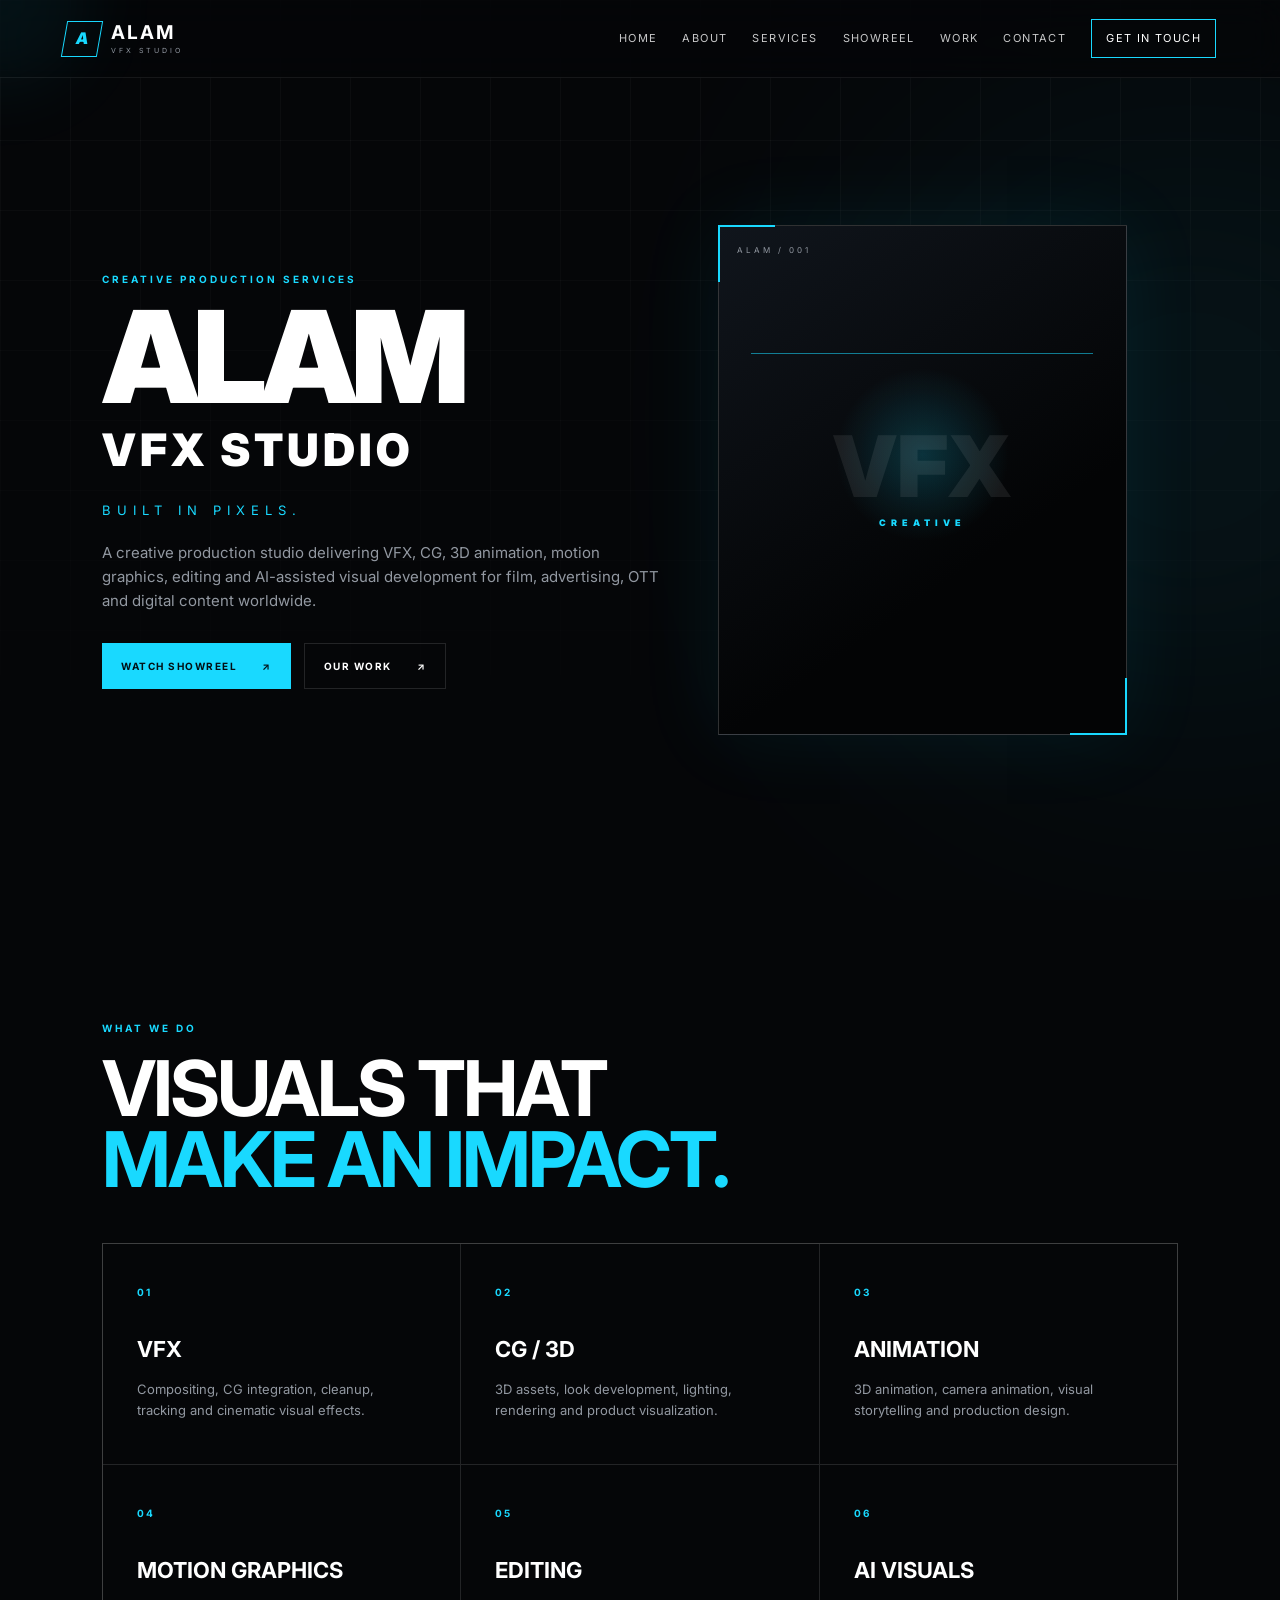
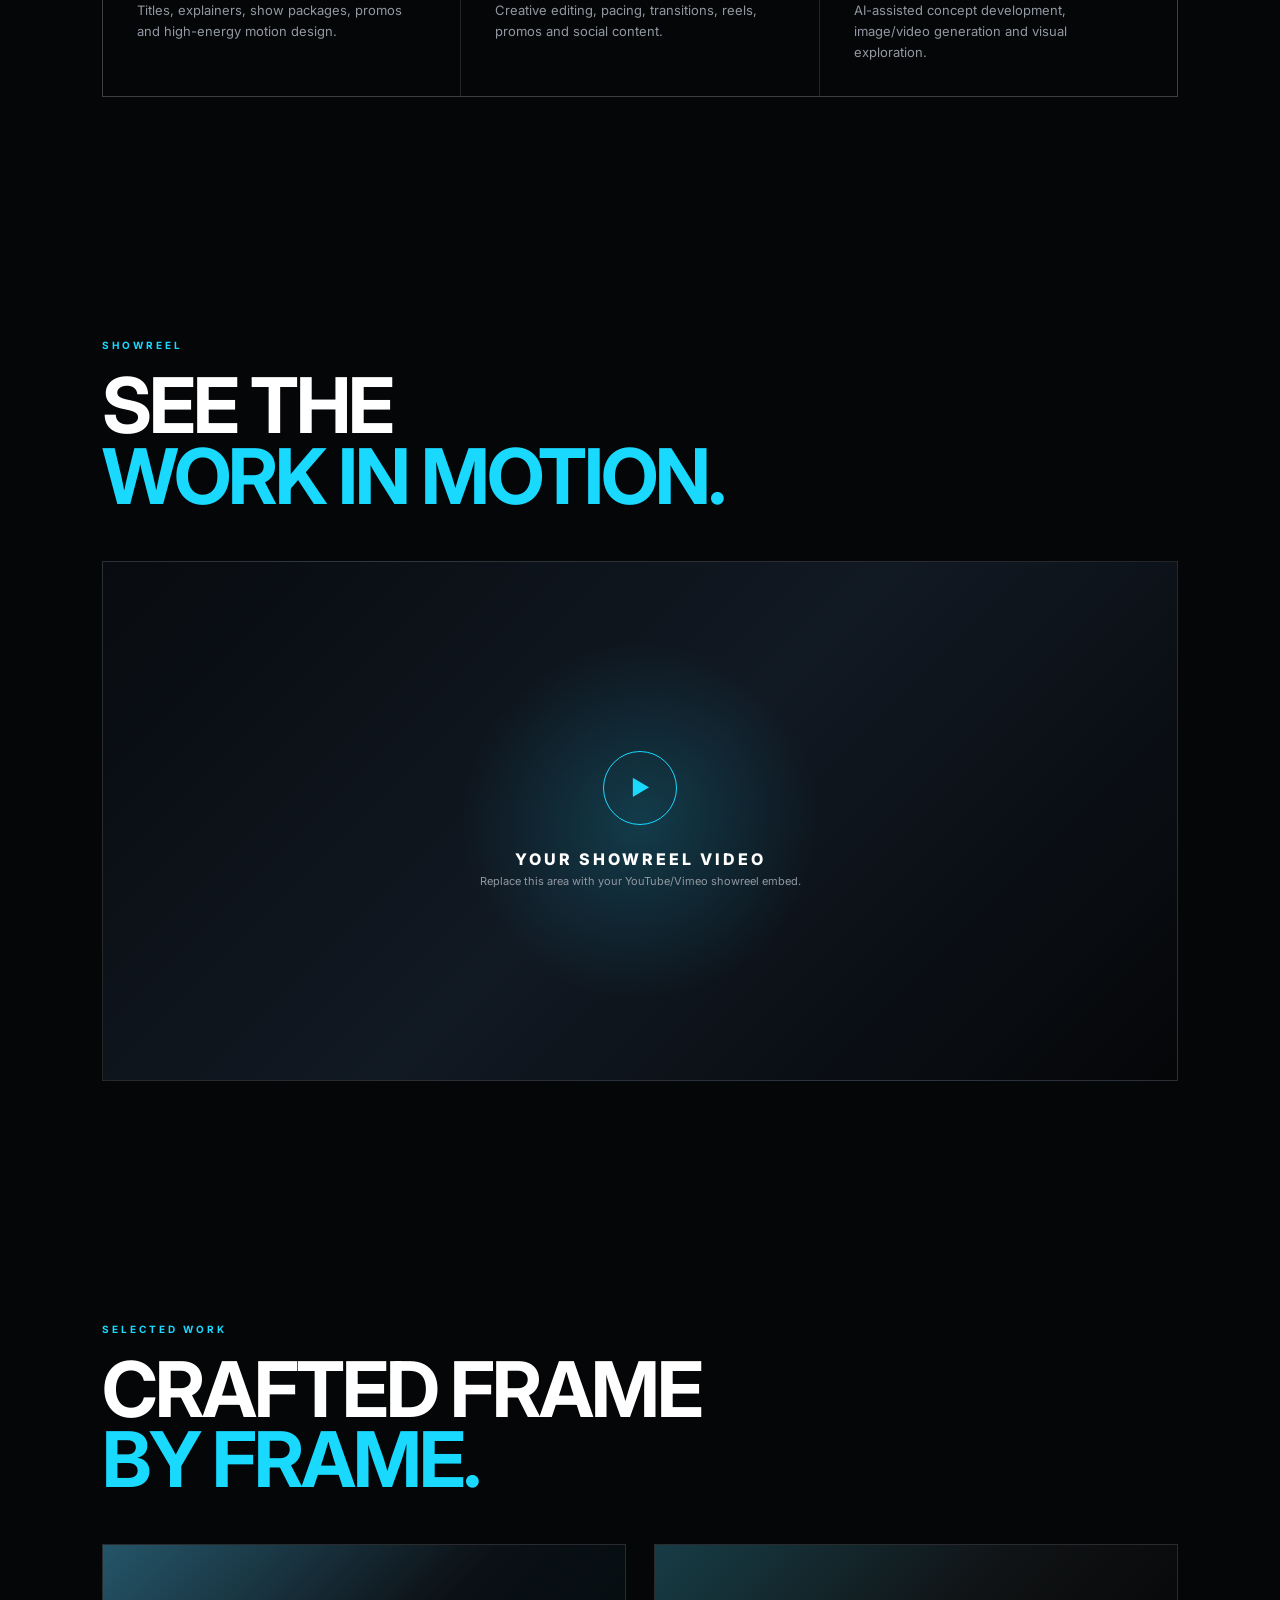
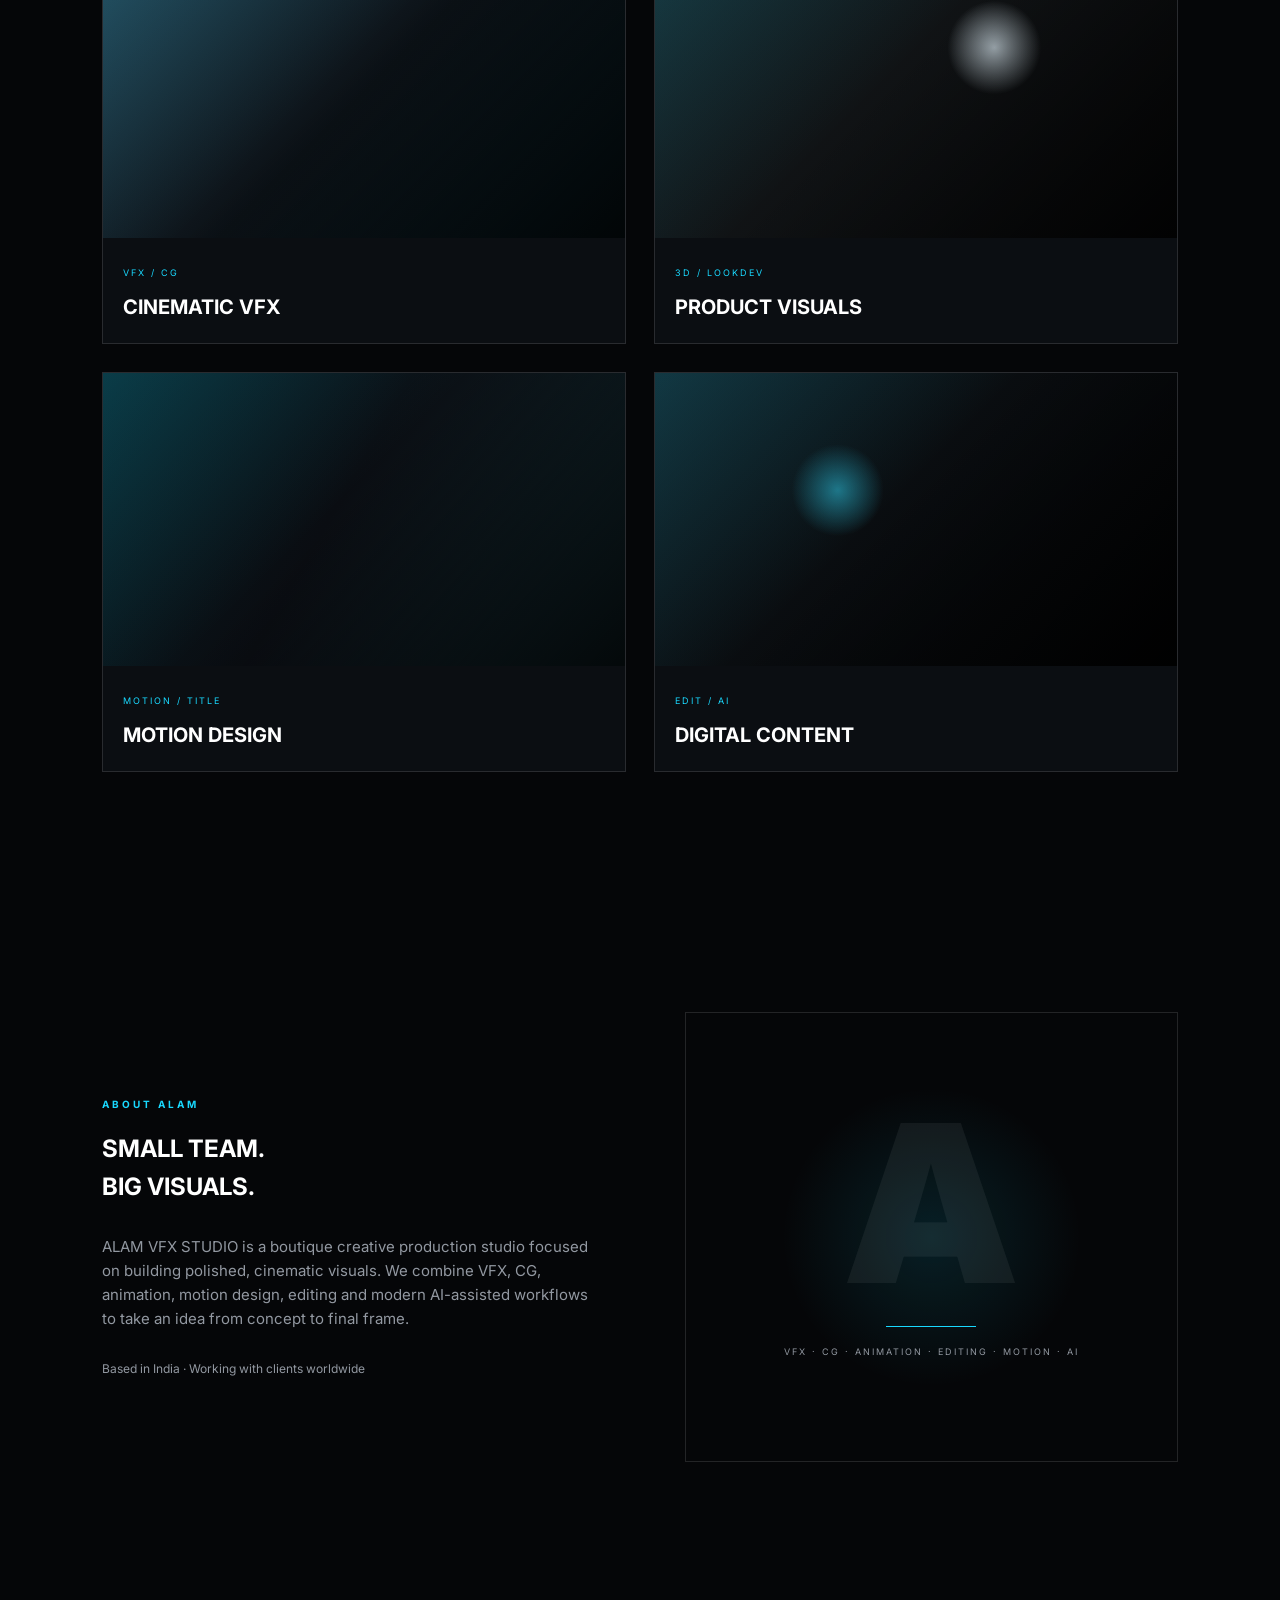
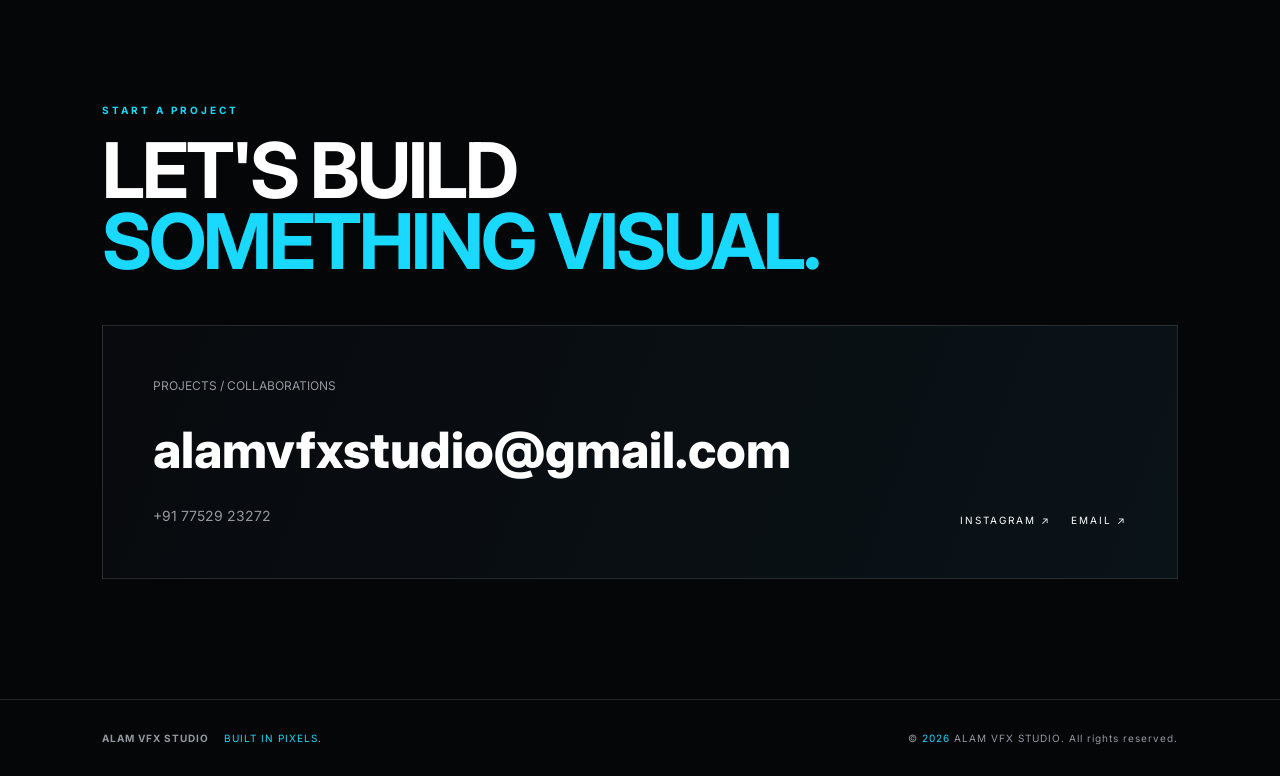
==== index.html @ 9b21a389 "Add files via upload" ====
<!DOCTYPE html>
<html lang="en">
<head>
  <meta charset="UTF-8">
  <meta name="viewport" content="width=device-width, initial-scale=1.0">
  <meta name="description" content="ALAM VFX STUDIO — VFX, CG, 3D Animation, Motion Graphics, Editing and AI-assisted visual development.">
  <title>ALAM VFX STUDIO — Built in Pixels.</title>
  <link rel="preconnect" href="https://fonts.googleapis.com">
  <link rel="preconnect" href="https://fonts.gstatic.com" crossorigin>
  <link href="https://fonts.googleapis.com/css2?family=Inter:wght@400;500;600;700;800;900&display=swap" rel="stylesheet">
  <link rel="stylesheet" href="style.css">
</head>
<body>
  <div class="cursor-glow"></div>

  <header class="site-header">
    <a class="brand" href="#home" aria-label="ALAM VFX STUDIO home">
      <span class="brand-mark">A</span>
      <span class="brand-text"><strong>ALAM</strong><small>VFX STUDIO</small></span>
    </a>
    <button class="menu-toggle" aria-label="Open menu">☰</button>
    <nav class="nav">
      <a href="#home">HOME</a>
      <a href="#about">ABOUT</a>
      <a href="#services">SERVICES</a>
      <a href="#showreel">SHOWREEL</a>
      <a href="#work">WORK</a>
      <a href="#contact">CONTACT</a>
      <a class="nav-cta" href="#contact">GET IN TOUCH</a>
    </nav>
  </header>

  <main id="home">
    <section class="hero">
      <div class="hero-grid"></div>
      <div class="hero-content reveal">
        <p class="eyebrow">CREATIVE PRODUCTION SERVICES</p>
        <h1>ALAM<br><span>VFX STUDIO</span></h1>
        <p class="tagline">BUILT IN PIXELS.</p>
        <p class="hero-copy">
          A creative production studio delivering VFX, CG, 3D animation,
          motion graphics, editing and AI-assisted visual development for
          film, advertising, OTT and digital content worldwide.
        </p>
        <div class="hero-buttons">
          <a class="btn primary" href="#showreel">WATCH SHOWREEL <span>↗</span></a>
          <a class="btn secondary" href="#work">OUR WORK <span>↗</span></a>
        </div>
      </div>
      <div class="hero-visual reveal">
        <div class="frame">
          <div class="scan"></div>
          <div class="visual-label">ALAM / 001</div>
          <div class="visual-center">VFX<br><small>CREATIVE</small></div>
        </div>
      </div>
    </section>

    <section id="services" class="section">
      <div class="section-heading reveal">
        <p class="eyebrow">WHAT WE DO</p>
        <h2>VISUALS THAT<br><span>MAKE AN IMPACT.</span></h2>
      </div>
      <div class="service-grid">
        <article class="service-card reveal"><b>01</b><h3>VFX</h3><p>Compositing, CG integration, cleanup, tracking and cinematic visual effects.</p></article>
        <article class="service-card reveal"><b>02</b><h3>CG / 3D</h3><p>3D assets, look development, lighting, rendering and product visualization.</p></article>
        <article class="service-card reveal"><b>03</b><h3>ANIMATION</h3><p>3D animation, camera animation, visual storytelling and production design.</p></article>
        <article class="service-card reveal"><b>04</b><h3>MOTION GRAPHICS</h3><p>Titles, explainers, show packages, promos and high-energy motion design.</p></article>
        <article class="service-card reveal"><b>05</b><h3>EDITING</h3><p>Creative editing, pacing, transitions, reels, promos and social content.</p></article>
        <article class="service-card reveal"><b>06</b><h3>AI VISUALS</h3><p>AI-assisted concept development, image/video generation and visual exploration.</p></article>
      </div>
    </section>

    <section id="showreel" class="showreel section">
      <div class="section-heading reveal">
        <p class="eyebrow">SHOWREEL</p>
        <h2>SEE THE<br><span>WORK IN MOTION.</span></h2>
      </div>
      <div class="video-placeholder reveal">
        <div class="play">▶</div>
        <p>YOUR SHOWREEL VIDEO</p>
        <small>Replace this area with your YouTube/Vimeo showreel embed.</small>
      </div>
    </section>

    <section id="work" class="section">
      <div class="section-heading reveal">
        <p class="eyebrow">SELECTED WORK</p>
        <h2>CRAFTED FRAME<br><span>BY FRAME.</span></h2>
      </div>
      <div class="work-grid">
        <div class="work-card reveal"><div class="work-img img-1"></div><div><span>VFX / CG</span><h3>CINEMATIC VFX</h3></div></div>
        <div class="work-card reveal"><div class="work-img img-2"></div><div><span>3D / LOOKDEV</span><h3>PRODUCT VISUALS</h3></div></div>
        <div class="work-card reveal"><div class="work-img img-3"></div><div><span>MOTION / TITLE</span><h3>MOTION DESIGN</h3></div></div>
        <div class="work-card reveal"><div class="work-img img-4"></div><div><span>EDIT / AI</span><h3>DIGITAL CONTENT</h3></div></div>
      </div>
    </section>

    <section id="about" class="about section">
      <div class="about-copy reveal">
        <p class="eyebrow">ABOUT ALAM</p>
        <h2>SMALL TEAM.<br><span>BIG VISUALS.</span></h2>
        <p>
          ALAM VFX STUDIO is a boutique creative production studio focused on
          building polished, cinematic visuals. We combine VFX, CG, animation,
          motion design, editing and modern AI-assisted workflows to take an
          idea from concept to final frame.
        </p>
        <p class="muted">Based in India · Working with clients worldwide</p>
      </div>
      <div class="about-panel reveal">
        <div class="big-a">A</div>
        <div class="panel-line"></div>
        <p>VFX · CG · ANIMATION · EDITING · MOTION · AI</p>
      </div>
    </section>

    <section id="contact" class="contact section">
      <div class="section-heading reveal">
        <p class="eyebrow">START A PROJECT</p>
        <h2>LET'S BUILD<br><span>SOMETHING VISUAL.</span></h2>
      </div>
      <div class="contact-box reveal">
        <div>
          <p class="muted">PROJECTS / COLLABORATIONS</p>
          <a class="email" href="mailto:alamvfxstudio@gmail.com">alamvfxstudio@gmail.com</a>
          <p class="phone">+91 77529 23272</p>
        </div>
        <div class="socials">
          <a href="https://www.instagram.com/" target="_blank" rel="noopener">INSTAGRAM ↗</a>
          <a href="mailto:alamvfxstudio@gmail.com">EMAIL ↗</a>
        </div>
      </div>
    </section>
  </main>

  <footer>
    <div><strong>ALAM VFX STUDIO</strong><span>BUILT IN PIXELS.</span></div>
    <p>© <span id="year"></span> ALAM VFX STUDIO. All rights reserved.</p>
  </footer>

  <script src="script.js"></script>
</body>
</html>
---- style.css ----
*{box-sizing:border-box;margin:0;padding:0}
:root{--bg:#050608;--panel:#0b0e12;--text:#fff;--muted:#9298a1;--cyan:#19d9ff;--line:rgba(255,255,255,.12)}
html{scroll-behavior:smooth}
body{font-family:Inter,Arial,sans-serif;background:var(--bg);color:var(--text);line-height:1.6;overflow-x:hidden}
a{color:inherit;text-decoration:none}
.site-header{height:78px;position:fixed;top:0;left:0;right:0;z-index:20;display:flex;align-items:center;justify-content:space-between;padding:0 5vw;background:rgba(5,6,8,.76);backdrop-filter:blur(18px);border-bottom:1px solid rgba(255,255,255,.07)}
.brand{display:flex;align-items:center;gap:11px}.brand-mark{display:grid;place-items:center;width:36px;height:36px;border:1px solid var(--cyan);color:var(--cyan);font-weight:900;transform:skew(-10deg)}.brand-text{display:flex;flex-direction:column;line-height:1}.brand-text strong{font-size:19px;letter-spacing:2px}.brand-text small{font-size:7px;letter-spacing:3px;color:var(--muted);margin-top:5px}
.nav{display:flex;align-items:center;gap:25px;font-size:11px;letter-spacing:1.4px}.nav a{opacity:.78;transition:.25s}.nav a:hover{opacity:1;color:var(--cyan)}.nav-cta{border:1px solid var(--cyan);padding:10px 14px!important;color:#fff!important;opacity:1!important}.menu-toggle{display:none;background:none;border:0;color:#fff;font-size:25px}
.hero{min-height:100vh;position:relative;display:grid;grid-template-columns:1.05fr .95fr;align-items:center;padding:130px 8vw 70px;overflow:hidden}.hero-grid{position:absolute;inset:0;background-image:linear-gradient(rgba(255,255,255,.035) 1px,transparent 1px),linear-gradient(90deg,rgba(255,255,255,.035) 1px,transparent 1px);background-size:70px 70px;mask-image:linear-gradient(to bottom,black,transparent 90%)}.hero:after{content:"";position:absolute;width:520px;height:520px;border-radius:50%;background:var(--cyan);filter:blur(170px);opacity:.11;right:-170px;top:18%}
.hero-content{position:relative;z-index:2;max-width:700px}.eyebrow{font-size:10px;letter-spacing:3px;color:var(--cyan);font-weight:700;margin-bottom:18px}.hero h1{font-size:clamp(64px,10vw,150px);line-height:.82;letter-spacing:-7px;font-weight:900}.hero h1 span{font-size:.35em;letter-spacing:4px;display:block;margin-top:22px;color:#fff}.tagline{font-size:13px;letter-spacing:6px;color:var(--cyan);margin:32px 0 20px}.hero-copy{max-width:620px;color:var(--muted);font-size:15px}.hero-buttons{display:flex;gap:13px;margin-top:30px}.btn{display:inline-flex;gap:25px;align-items:center;padding:14px 19px;font-size:10px;letter-spacing:1.5px;font-weight:700}.btn.primary{background:var(--cyan);color:#031015}.btn.secondary{border:1px solid var(--line)}.btn:hover{transform:translateY(-2px)}
.hero-visual{position:relative;z-index:2;display:flex;justify-content:center}.frame{width:min(430px,80%);aspect-ratio:4/5;border:1px solid rgba(255,255,255,.18);position:relative;background:radial-gradient(circle at 50% 45%,rgba(25,217,255,.2),transparent 25%),linear-gradient(145deg,#10151c,#030405 65%);box-shadow:0 0 80px rgba(25,217,255,.08)}.frame:before,.frame:after{content:"";position:absolute;width:55px;height:55px;border-color:var(--cyan);border-style:solid}.frame:before{left:-1px;top:-1px;border-width:2px 0 0 2px}.frame:after{right:-1px;bottom:-1px;border-width:0 2px 2px 0}.scan{position:absolute;left:8%;right:8%;height:1px;background:var(--cyan);opacity:.55;top:25%;animation:scan 4s linear infinite}.visual-label{position:absolute;top:18px;left:18px;font-size:8px;letter-spacing:3px;color:var(--muted)}.visual-center{position:absolute;inset:0;display:grid;place-content:center;text-align:center;font-size:85px;font-weight:900;line-height:.8;color:rgba(255,255,255,.08)}.visual-center small{font-size:9px;letter-spacing:5px;color:var(--cyan);margin-top:18px}
.section{padding:120px 8vw}.section-heading{margin-bottom:48px}.section-heading h2{font-size:clamp(38px,6vw,80px);line-height:.92;letter-spacing:-3px}.section-heading h2 span{color:var(--cyan)}
.service-grid{display:grid;grid-template-columns:repeat(3,1fr);gap:1px;background:var(--line);border:1px solid var(--line)}.service-card{background:var(--bg);padding:34px;min-height:220px;transition:.3s}.service-card:hover{background:#0a1014;transform:translateY(-4px)}.service-card b{font-size:10px;color:var(--cyan);letter-spacing:2px}.service-card h3{font-size:22px;margin:28px 0 12px}.service-card p{font-size:13px;color:var(--muted)}
.video-placeholder{min-height:520px;border:1px solid var(--line);background:linear-gradient(135deg,#080b0f,#111923 50%,#050608);display:grid;place-content:center;text-align:center;position:relative;overflow:hidden}.video-placeholder:before{content:"";position:absolute;inset:0;background:radial-gradient(circle at 50% 50%,rgba(25,217,255,.18),transparent 30%)}.play{position:relative;margin:auto;width:74px;height:74px;border:1px solid var(--cyan);border-radius:50%;display:grid;place-content:center;color:var(--cyan);font-size:21px}.video-placeholder p{position:relative;font-weight:800;letter-spacing:3px;margin-top:22px}.video-placeholder small{position:relative;color:var(--muted);font-size:11px}
.work-grid{display:grid;grid-template-columns:1fr 1fr;gap:28px}.work-card{background:var(--panel);border:1px solid var(--line);overflow:hidden}.work-img{aspect-ratio:16/9;background-size:cover;background-position:center;position:relative}.work-img:after{content:"";position:absolute;inset:0;background:linear-gradient(135deg,rgba(25,217,255,.18),transparent 45%,rgba(0,0,0,.8))}.img-1{background:linear-gradient(135deg,#263847,#0b1116 50%,#071b22)}.img-2{background:radial-gradient(circle at 65% 35%,#aab6bd,transparent 12%),linear-gradient(135deg,#161a1d,#090a0b)}.img-3{background:linear-gradient(120deg,#071a20,#0a0d12 45%,#122a31)}.img-4{background:radial-gradient(circle at 35% 40%,#1e7385,transparent 12%),linear-gradient(135deg,#10151a,#020304)}.work-card>div:last-child{padding:20px}.work-card span{font-size:9px;letter-spacing:2px;color:var(--cyan)}.work-card h3{font-size:20px;margin-top:7px}
.about{display:grid;grid-template-columns:1fr 1fr;gap:90px;align-items:center}.about-copy>p:not(.eyebrow):not(.muted){color:var(--muted);max-width:600px;font-size:15px;margin:28px 0}.muted{color:var(--muted);font-size:12px}.about-panel{min-height:450px;border:1px solid var(--line);display:grid;place-content:center;text-align:center;background:radial-gradient(circle,rgba(25,217,255,.12),transparent 45%)}.big-a{font-size:220px;line-height:.8;font-weight:900;color:rgba(255,255,255,.06)}.panel-line{height:1px;background:var(--cyan);width:90px;margin:35px auto 18px}.about-panel p{font-size:9px;letter-spacing:2px;color:var(--muted)}
.contact-box{border:1px solid var(--line);padding:50px;display:flex;justify-content:space-between;align-items:end;gap:30px;background:linear-gradient(110deg,#080a0d,#0a1318)}.email{font-size:clamp(25px,4vw,50px);font-weight:800;display:block;margin:15px 0}.phone{color:var(--muted);font-size:14px}.socials{display:flex;gap:20px;font-size:10px;letter-spacing:2px}.socials a:hover{color:var(--cyan)}
footer{border-top:1px solid var(--line);padding:30px 8vw;display:flex;justify-content:space-between;color:var(--muted);font-size:10px;letter-spacing:1px}.footer strong{color:#fff}footer div{display:flex;gap:15px}footer span{color:var(--cyan)}
.reveal{opacity:0;transform:translateY(25px);transition:opacity .8s ease,transform .8s ease}.reveal.visible{opacity:1;transform:none}
.cursor-glow{position:fixed;z-index:30;pointer-events:none;width:180px;height:180px;border-radius:50%;background:rgba(25,217,255,.06);filter:blur(35px);transform:translate(-50%,-50%)}
@keyframes scan{0%{top:12%;opacity:0}20%{opacity:.6}80%{opacity:.6}100%{top:88%;opacity:0}}
@media(max-width:850px){.nav{position:absolute;top:78px;left:0;right:0;background:#07090c;display:none;flex-direction:column;align-items:stretch;padding:20px 8vw;border-bottom:1px solid var(--line)}.nav.open{display:flex}.nav a{padding:10px 0}.menu-toggle{display:block}.hero{grid-template-columns:1fr;padding-top:130px}.hero-visual{display:none}.service-grid{grid-template-columns:1fr 1fr}.about{grid-template-columns:1fr}.work-grid{grid-template-columns:1fr}.contact-box{flex-direction:column;align-items:flex-start}footer{flex-direction:column;gap:15px}}
@media(max-width:520px){.service-grid{grid-template-columns:1fr}.hero h1{letter-spacing:-4px}.section{padding:85px 6vw}.site-header{padding:0 6vw}.hero{padding-left:6vw;padding-right:6vw}.email{font-size:25px}}
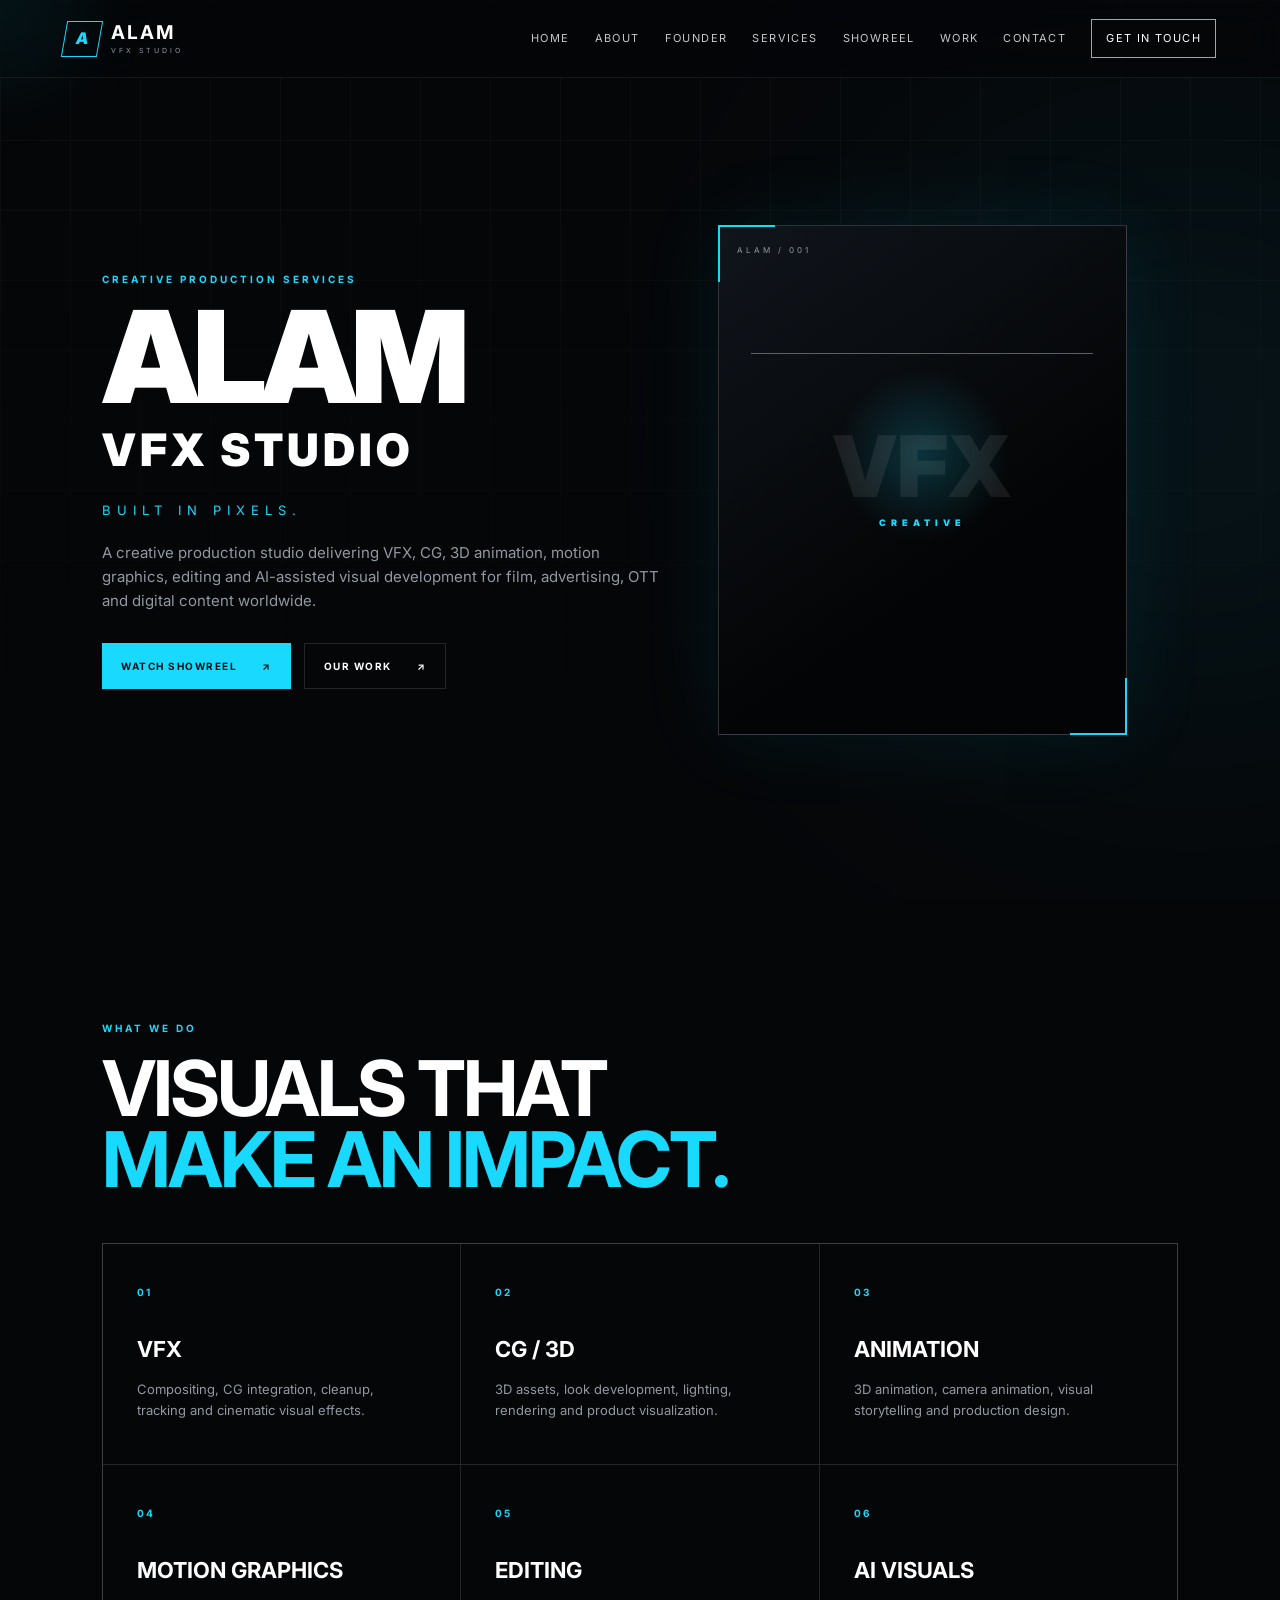
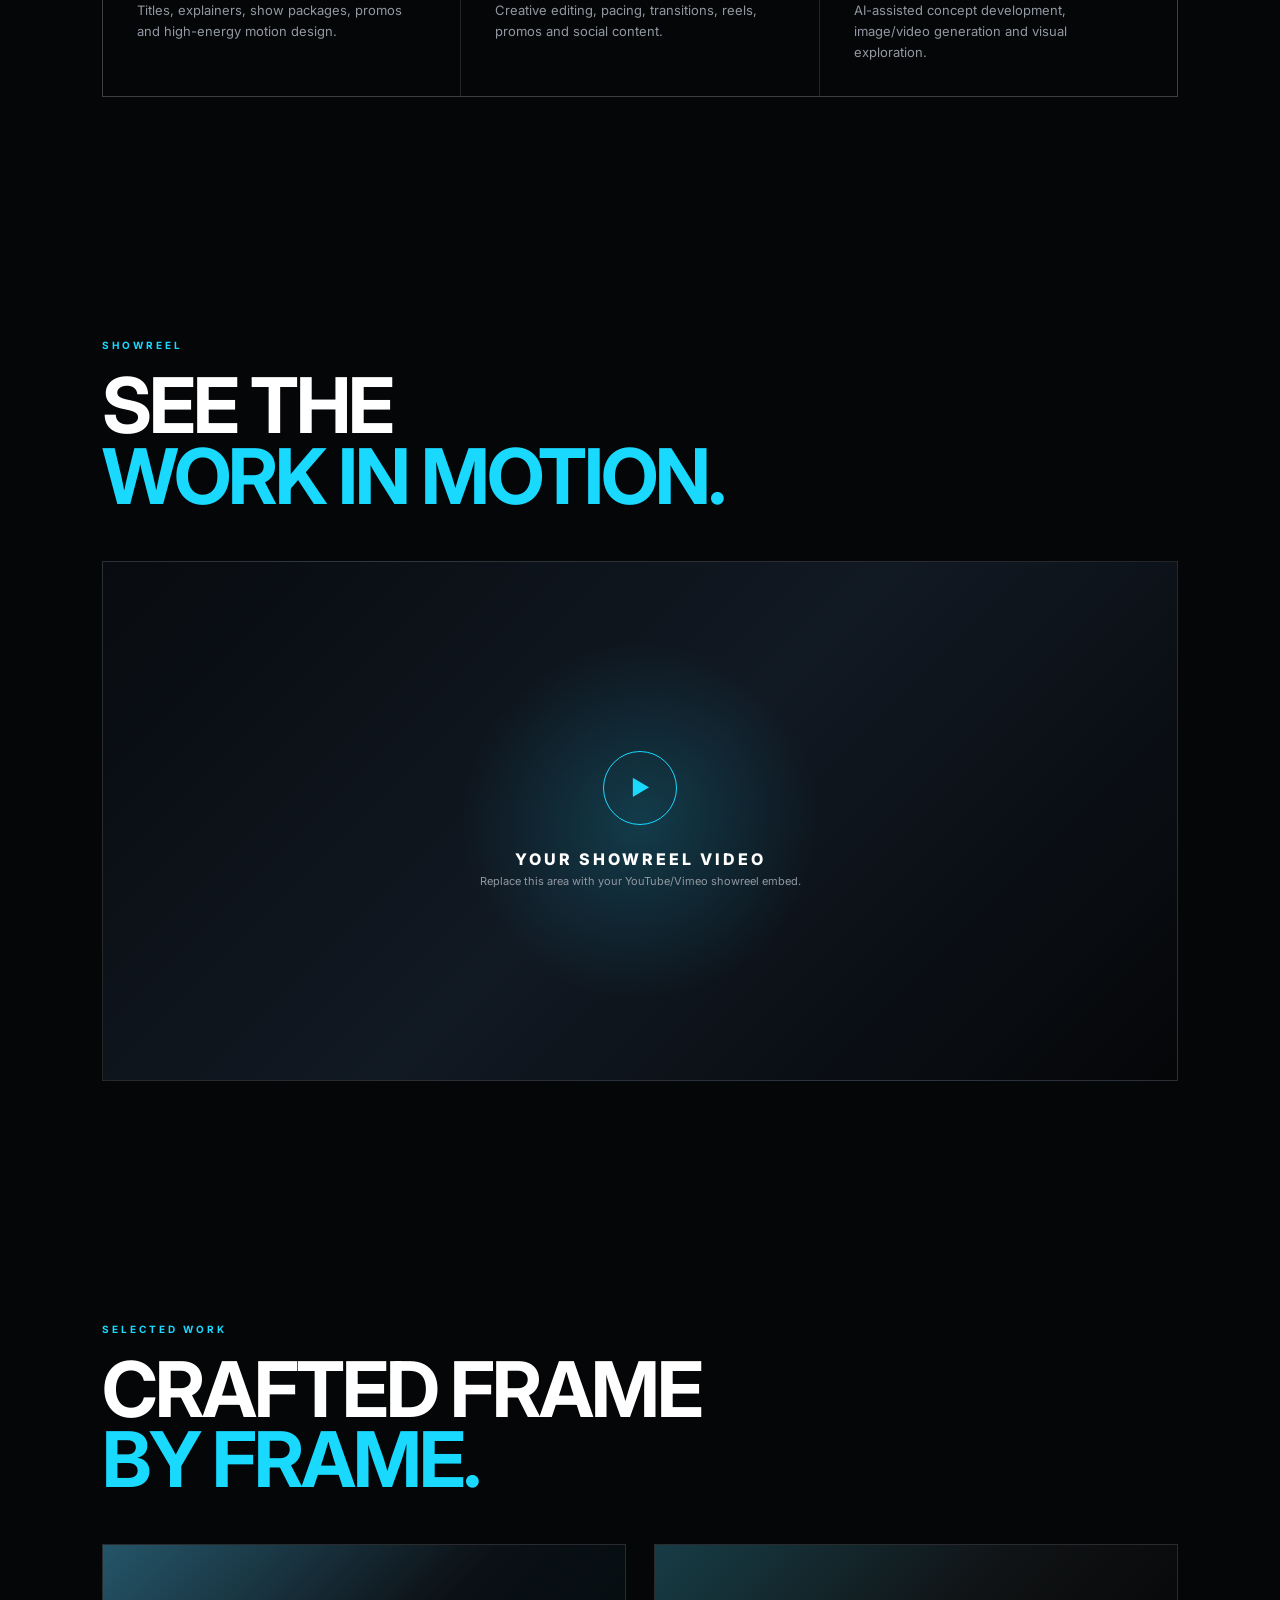
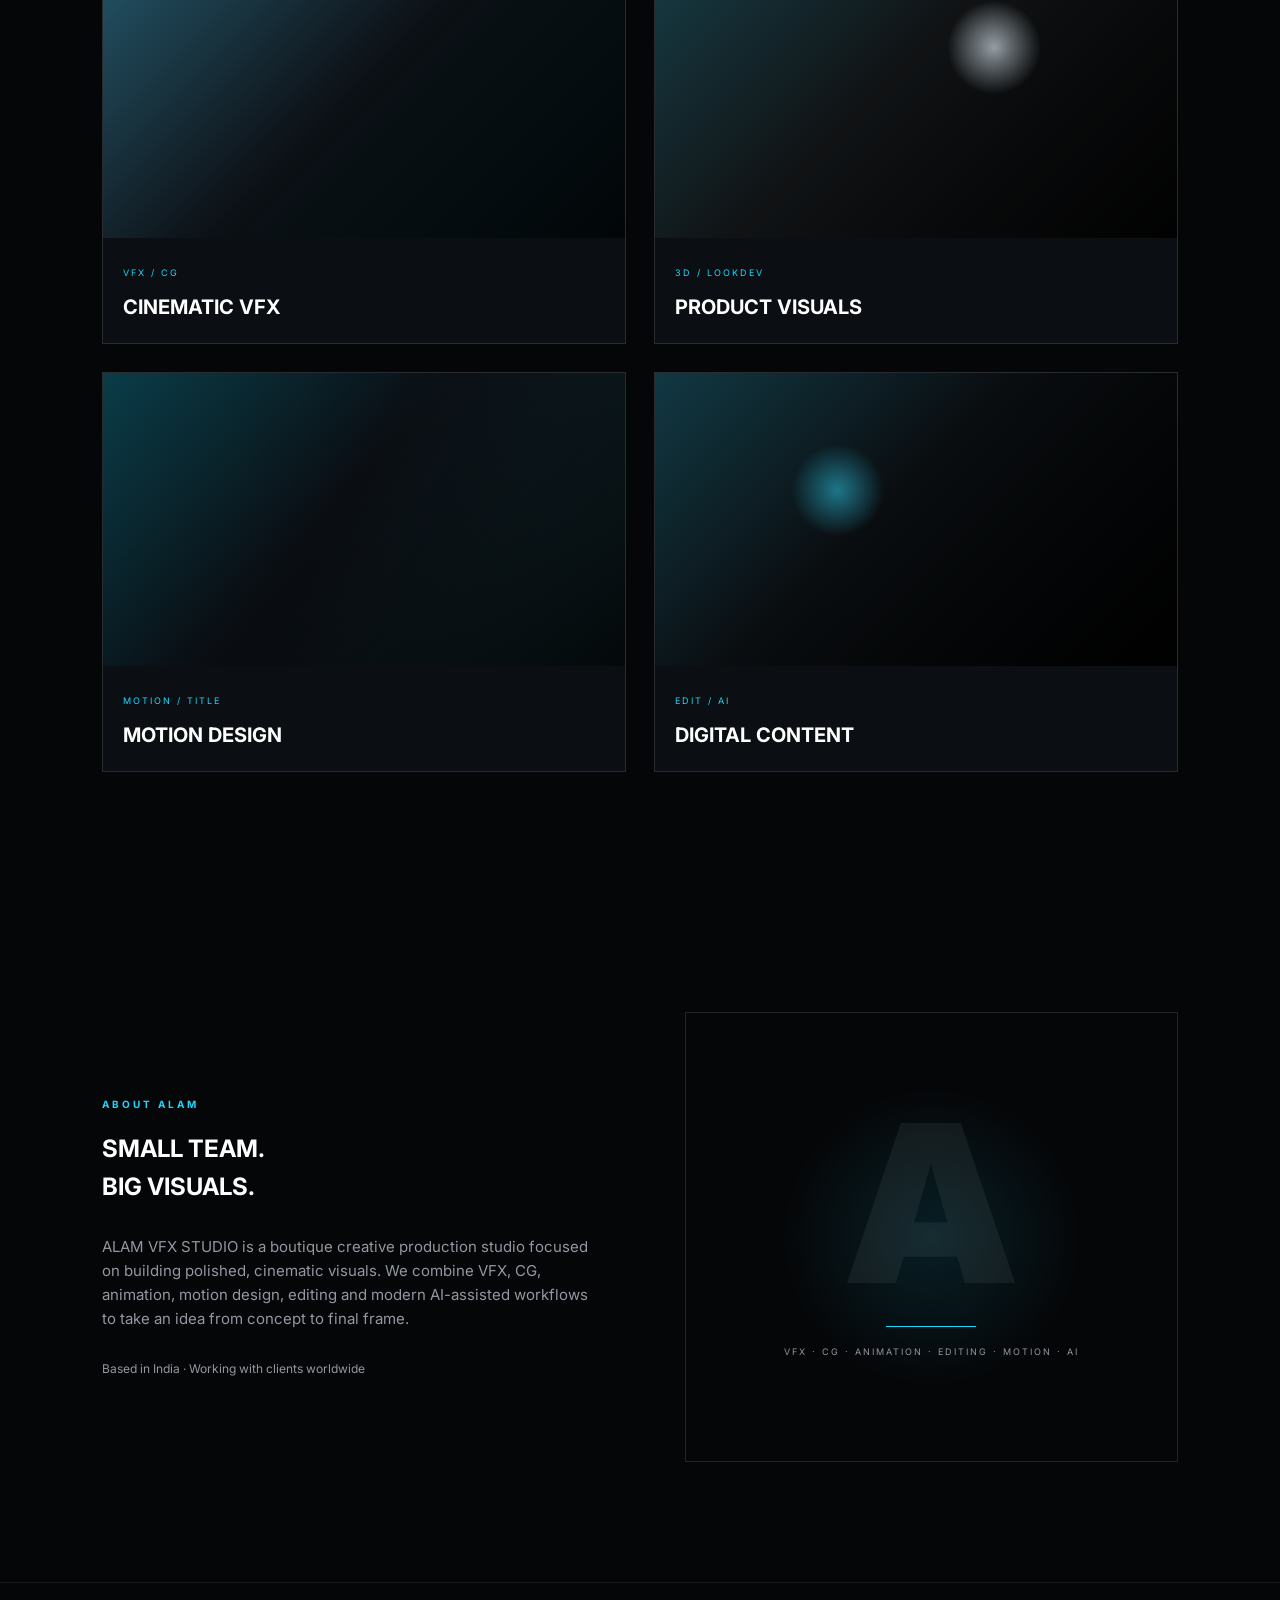
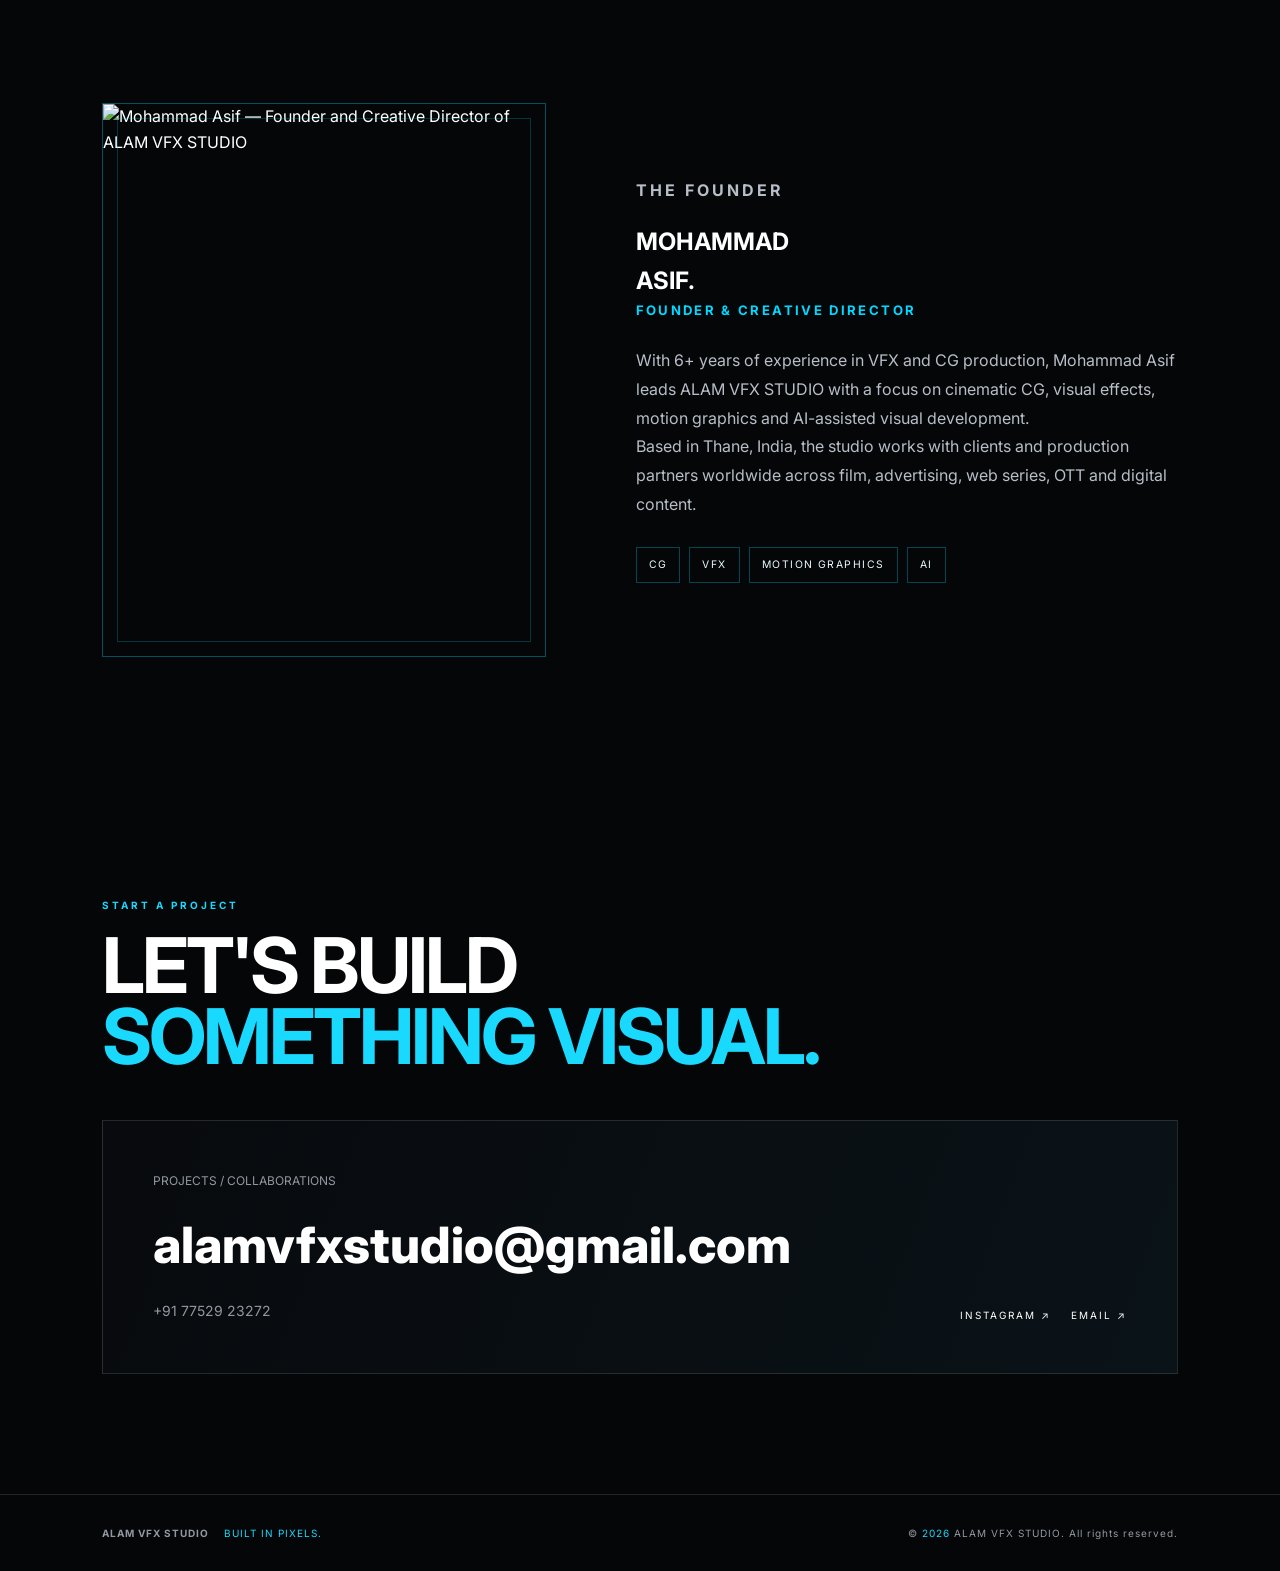
==== commit 02a3b58e: "Add files via upload" ====
--- a/index.html
+++ b/index.html
@@ -22,6 +22,7 @@
     <nav class="nav">
       <a href="#home">HOME</a>
       <a href="#about">ABOUT</a>
+      <a href="#founder">FOUNDER</a>
       <a href="#services">SERVICES</a>
       <a href="#showreel">SHOWREEL</a>
       <a href="#work">WORK</a>
@@ -115,6 +116,20 @@
       </div>
     </section>
 
+    <section id="founder" class="founder section">
+      <div class="founder-photo reveal">
+        <img src="assets/founder.png" alt="Mohammad Asif — Founder and Creative Director of ALAM VFX STUDIO">
+      </div>
+      <div class="founder-copy reveal">
+        <p class="eyebrow">THE FOUNDER</p>
+        <h2>MOHAMMAD<br><span>ASIF.</span></h2>
+        <h3>FOUNDER &amp; CREATIVE DIRECTOR</h3>
+        <p>With 6+ years of experience in VFX and CG production, Mohammad Asif leads ALAM VFX STUDIO with a focus on cinematic CG, visual effects, motion graphics and AI-assisted visual development.</p>
+        <p>Based in Thane, India, the studio works with clients and production partners worldwide across film, advertising, web series, OTT and digital content.</p>
+        <div class="founder-tags"><span>CG</span><span>VFX</span><span>MOTION GRAPHICS</span><span>AI</span></div>
+      </div>
+    </section>
+
     <section id="contact" class="contact section">
       <div class="section-heading reveal">
         <p class="eyebrow">START A PROJECT</p>
@@ -127,7 +142,7 @@
           <p class="phone">+91 77529 23272</p>
         </div>
         <div class="socials">
-          <a href="https://www.instagram.com/" target="_blank" rel="noopener">INSTAGRAM ↗</a>
+          <a href="https://www.instagram.com/alamvfxstudio/" target="_blank" rel="noopener">INSTAGRAM ↗</a>
           <a href="mailto:alamvfxstudio@gmail.com">EMAIL ↗</a>
         </div>
       </div>
--- a/style.css
+++ b/style.css
@@ -21,3 +21,14 @@
 @keyframes scan{0%{top:12%;opacity:0}20%{opacity:.6}80%{opacity:.6}100%{top:88%;opacity:0}}
 @media(max-width:850px){.nav{position:absolute;top:78px;left:0;right:0;background:#07090c;display:none;flex-direction:column;align-items:stretch;padding:20px 8vw;border-bottom:1px solid var(--line)}.nav.open{display:flex}.nav a{padding:10px 0}.menu-toggle{display:block}.hero{grid-template-columns:1fr;padding-top:130px}.hero-visual{display:none}.service-grid{grid-template-columns:1fr 1fr}.about{grid-template-columns:1fr}.work-grid{grid-template-columns:1fr}.contact-box{flex-direction:column;align-items:flex-start}footer{flex-direction:column;gap:15px}}
 @media(max-width:520px){.service-grid{grid-template-columns:1fr}.hero h1{letter-spacing:-4px}.section{padding:85px 6vw}.site-header{padding:0 6vw}.hero{padding-left:6vw;padding-right:6vw}.email{font-size:25px}}
+
+/* Founder section */
+.founder{display:grid;grid-template-columns:minmax(280px,0.9fr) minmax(320px,1.1fr);gap:clamp(35px,7vw,100px);align-items:center;border-top:1px solid rgba(255,255,255,.08)}
+.founder-photo{position:relative;max-width:520px;justify-self:center;width:100%;overflow:hidden;border:1px solid rgba(0,220,255,.35);background:#050608}
+.founder-photo:before{content:"";position:absolute;inset:14px;border:1px solid rgba(0,220,255,.22);pointer-events:none;z-index:2}
+.founder-photo img{display:block;width:100%;aspect-ratio:4/5;object-fit:cover;object-position:center top;filter:saturate(.9) contrast(1.04);}
+.founder-copy h3{font-size:.82rem;letter-spacing:.18em;color:#00d8ff;margin:0 0 25px}
+.founder-copy p{max-width:680px;color:#b7bec7;line-height:1.8;font-size:1rem}
+.founder-tags{display:flex;flex-wrap:wrap;gap:9px;margin-top:28px}
+.founder-tags span{font-size:.65rem;letter-spacing:.14em;border:1px solid rgba(0,216,255,.3);padding:9px 12px;color:#e9fbff}
+@media(max-width:800px){.founder{grid-template-columns:1fr}.founder-photo{max-width:440px}.founder-copy h2{font-size:clamp(42px,12vw,80px)}}
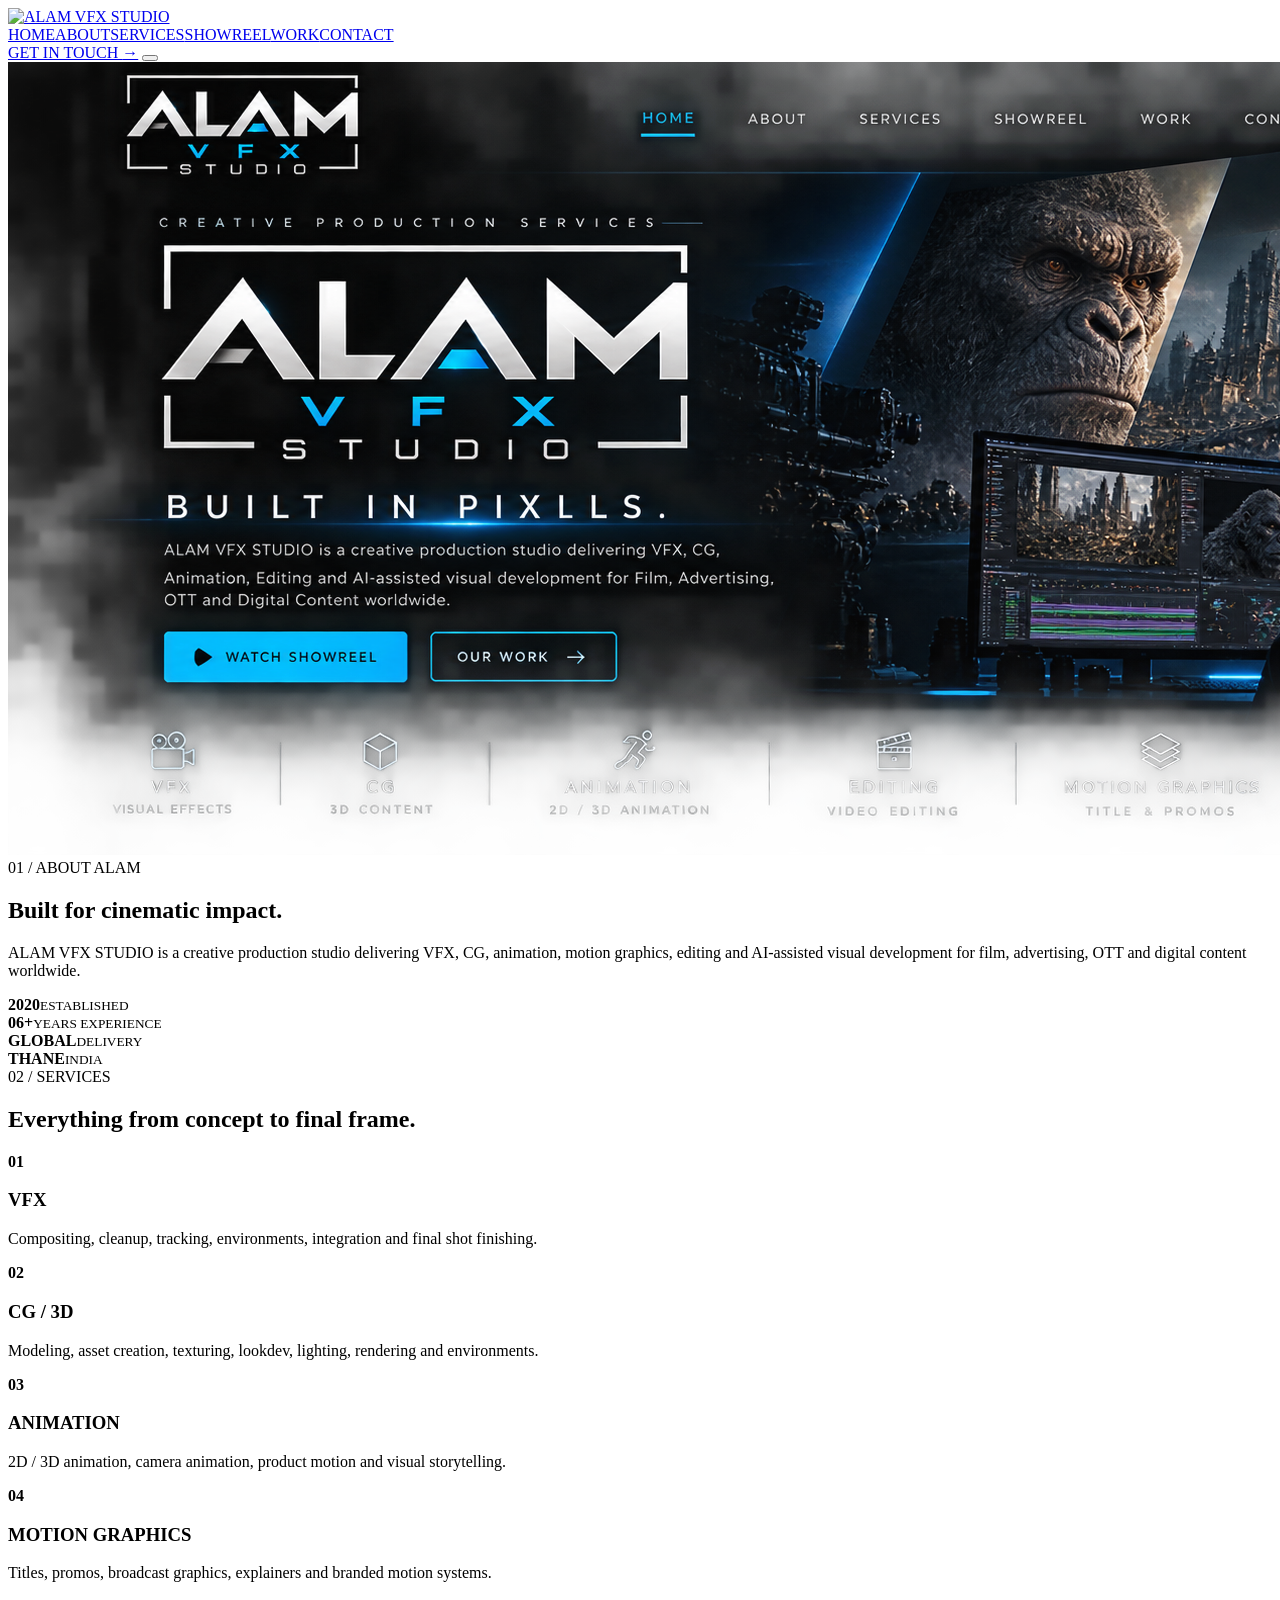
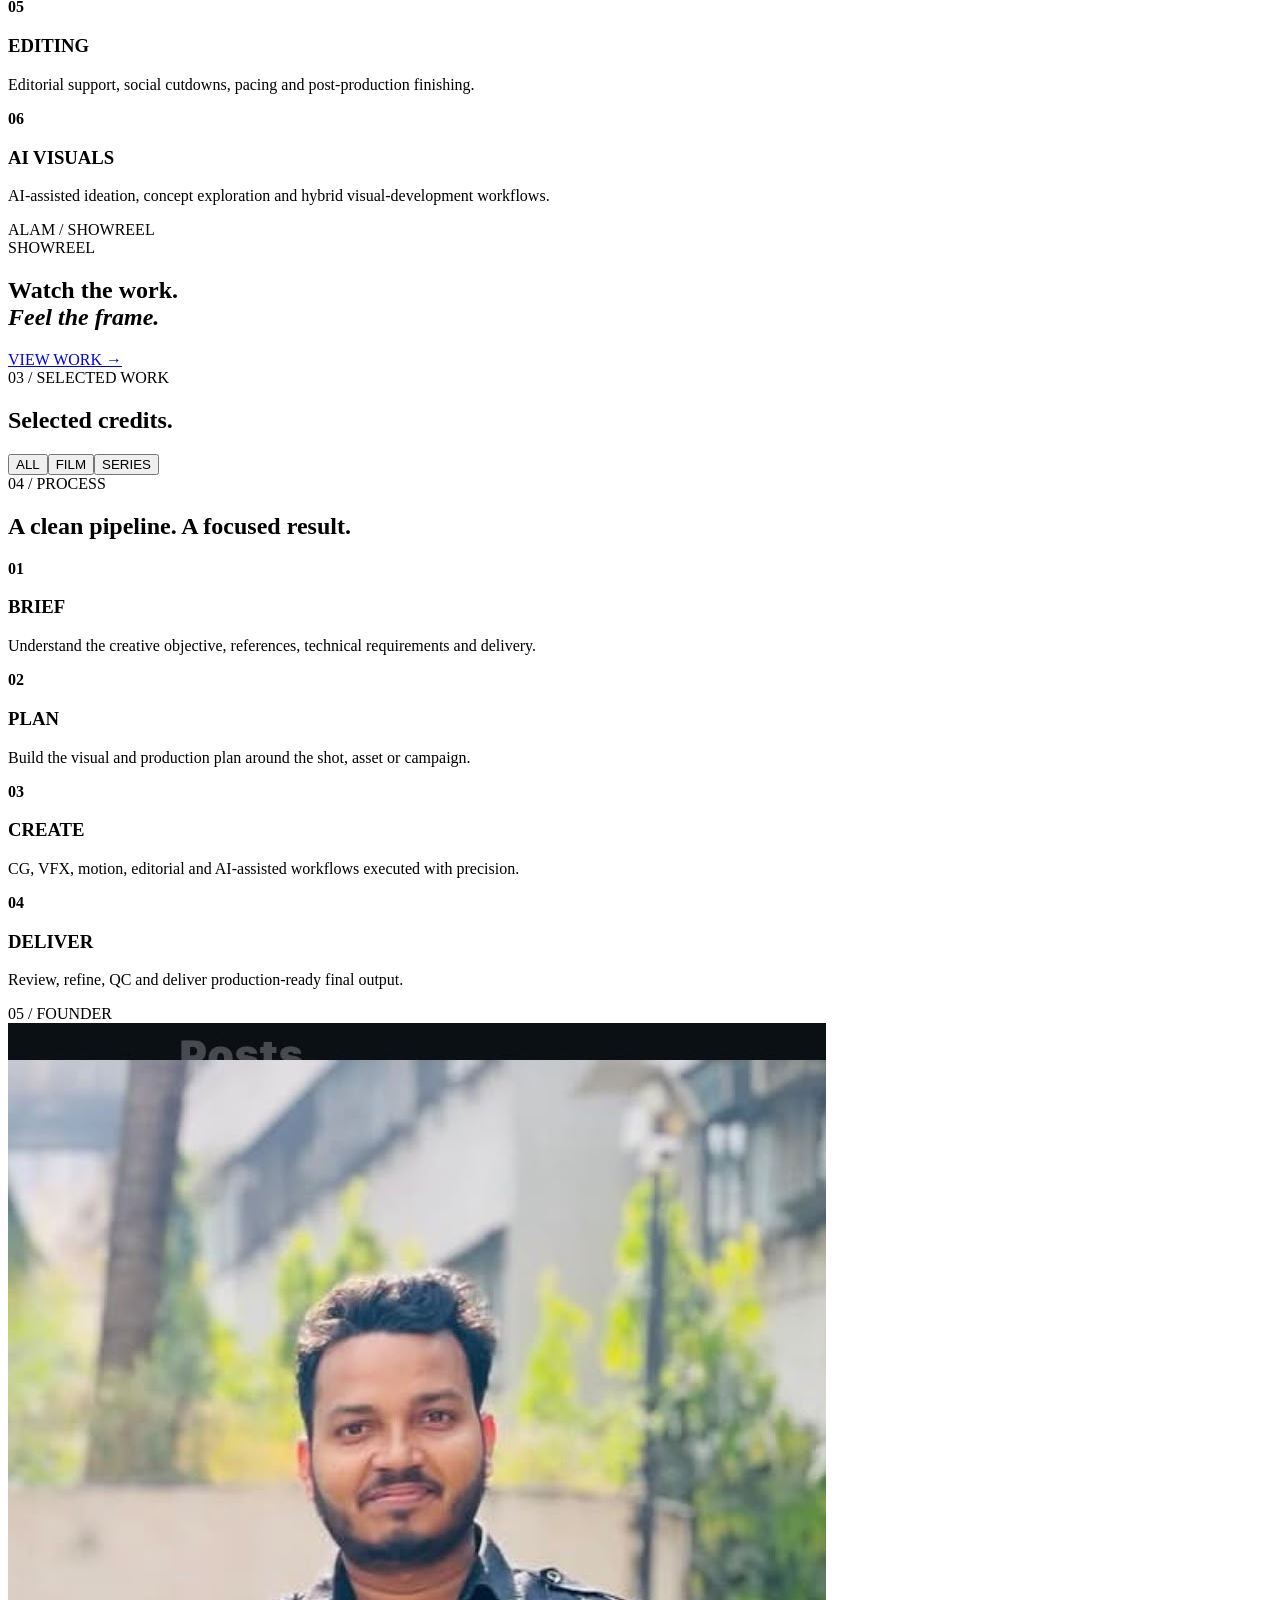
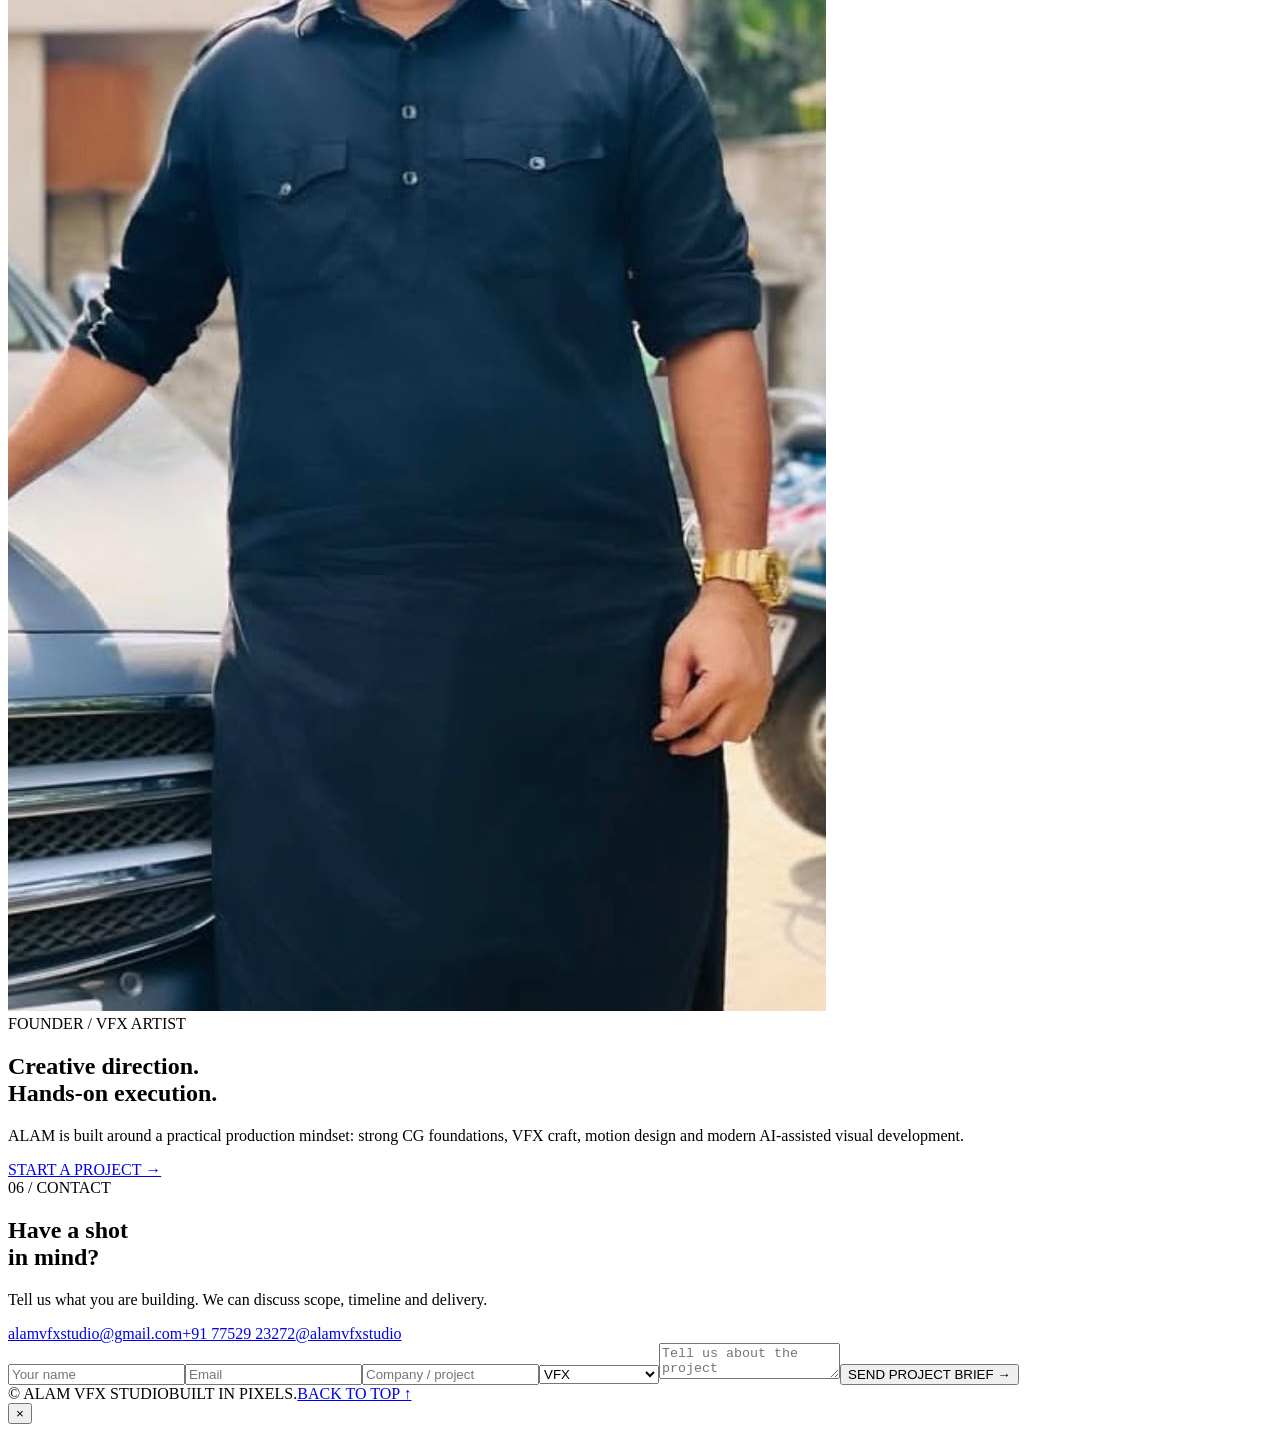
==== commit 30db6992: "Update ALAM VFX website" ====
--- a/index.html
+++ b/index.html
@@ -1,159 +1,48 @@
 <!DOCTYPE html>
 <html lang="en">
 <head>
-  <meta charset="UTF-8">
-  <meta name="viewport" content="width=device-width, initial-scale=1.0">
-  <meta name="description" content="ALAM VFX STUDIO — VFX, CG, 3D Animation, Motion Graphics, Editing and AI-assisted visual development.">
-  <title>ALAM VFX STUDIO — Built in Pixels.</title>
-  <link rel="preconnect" href="https://fonts.googleapis.com">
-  <link rel="preconnect" href="https://fonts.gstatic.com" crossorigin>
-  <link href="https://fonts.googleapis.com/css2?family=Inter:wght@400;500;600;700;800;900&display=swap" rel="stylesheet">
-  <link rel="stylesheet" href="style.css">
+<meta charset="UTF-8"><meta name="viewport" content="width=device-width,initial-scale=1.0">
+<meta name="description" content="ALAM VFX STUDIO — VFX, CG, animation, motion graphics, editing and AI visual development.">
+<meta name="theme-color" content="#05070a">
+<title>ALAM VFX STUDIO — Built in Pixels.</title>
+<link rel="icon" href="assets/alam-vfx-logo.png">
+<link rel="preconnect" href="https://fonts.googleapis.com"><link rel="preconnect" href="https://fonts.gstatic.com" crossorigin>
+<link href="https://fonts.googleapis.com/css2?family=Inter:wght@400;500;600;700;800&family=Space+Grotesk:wght@400;500;600;700&display=swap" rel="stylesheet">
+<link rel="stylesheet" href="style-v4.css">
 </head>
 <body>
-  <div class="cursor-glow"></div>
-
-  <header class="site-header">
-    <a class="brand" href="#home" aria-label="ALAM VFX STUDIO home">
-      <span class="brand-mark">A</span>
-      <span class="brand-text"><strong>ALAM</strong><small>VFX STUDIO</small></span>
-    </a>
-    <button class="menu-toggle" aria-label="Open menu">☰</button>
-    <nav class="nav">
-      <a href="#home">HOME</a>
-      <a href="#about">ABOUT</a>
-      <a href="#founder">FOUNDER</a>
-      <a href="#services">SERVICES</a>
-      <a href="#showreel">SHOWREEL</a>
-      <a href="#work">WORK</a>
-      <a href="#contact">CONTACT</a>
-      <a class="nav-cta" href="#contact">GET IN TOUCH</a>
-    </nav>
-  </header>
-
-  <main id="home">
-    <section class="hero">
-      <div class="hero-grid"></div>
-      <div class="hero-content reveal">
-        <p class="eyebrow">CREATIVE PRODUCTION SERVICES</p>
-        <h1>ALAM<br><span>VFX STUDIO</span></h1>
-        <p class="tagline">BUILT IN PIXELS.</p>
-        <p class="hero-copy">
-          A creative production studio delivering VFX, CG, 3D animation,
-          motion graphics, editing and AI-assisted visual development for
-          film, advertising, OTT and digital content worldwide.
-        </p>
-        <div class="hero-buttons">
-          <a class="btn primary" href="#showreel">WATCH SHOWREEL <span>↗</span></a>
-          <a class="btn secondary" href="#work">OUR WORK <span>↗</span></a>
-        </div>
-      </div>
-      <div class="hero-visual reveal">
-        <div class="frame">
-          <div class="scan"></div>
-          <div class="visual-label">ALAM / 001</div>
-          <div class="visual-center">VFX<br><small>CREATIVE</small></div>
-        </div>
-      </div>
-    </section>
-
-    <section id="services" class="section">
-      <div class="section-heading reveal">
-        <p class="eyebrow">WHAT WE DO</p>
-        <h2>VISUALS THAT<br><span>MAKE AN IMPACT.</span></h2>
-      </div>
-      <div class="service-grid">
-        <article class="service-card reveal"><b>01</b><h3>VFX</h3><p>Compositing, CG integration, cleanup, tracking and cinematic visual effects.</p></article>
-        <article class="service-card reveal"><b>02</b><h3>CG / 3D</h3><p>3D assets, look development, lighting, rendering and product visualization.</p></article>
-        <article class="service-card reveal"><b>03</b><h3>ANIMATION</h3><p>3D animation, camera animation, visual storytelling and production design.</p></article>
-        <article class="service-card reveal"><b>04</b><h3>MOTION GRAPHICS</h3><p>Titles, explainers, show packages, promos and high-energy motion design.</p></article>
-        <article class="service-card reveal"><b>05</b><h3>EDITING</h3><p>Creative editing, pacing, transitions, reels, promos and social content.</p></article>
-        <article class="service-card reveal"><b>06</b><h3>AI VISUALS</h3><p>AI-assisted concept development, image/video generation and visual exploration.</p></article>
-      </div>
-    </section>
-
-    <section id="showreel" class="showreel section">
-      <div class="section-heading reveal">
-        <p class="eyebrow">SHOWREEL</p>
-        <h2>SEE THE<br><span>WORK IN MOTION.</span></h2>
-      </div>
-      <div class="video-placeholder reveal">
-        <div class="play">▶</div>
-        <p>YOUR SHOWREEL VIDEO</p>
-        <small>Replace this area with your YouTube/Vimeo showreel embed.</small>
-      </div>
-    </section>
-
-    <section id="work" class="section">
-      <div class="section-heading reveal">
-        <p class="eyebrow">SELECTED WORK</p>
-        <h2>CRAFTED FRAME<br><span>BY FRAME.</span></h2>
-      </div>
-      <div class="work-grid">
-        <div class="work-card reveal"><div class="work-img img-1"></div><div><span>VFX / CG</span><h3>CINEMATIC VFX</h3></div></div>
-        <div class="work-card reveal"><div class="work-img img-2"></div><div><span>3D / LOOKDEV</span><h3>PRODUCT VISUALS</h3></div></div>
-        <div class="work-card reveal"><div class="work-img img-3"></div><div><span>MOTION / TITLE</span><h3>MOTION DESIGN</h3></div></div>
-        <div class="work-card reveal"><div class="work-img img-4"></div><div><span>EDIT / AI</span><h3>DIGITAL CONTENT</h3></div></div>
-      </div>
-    </section>
-
-    <section id="about" class="about section">
-      <div class="about-copy reveal">
-        <p class="eyebrow">ABOUT ALAM</p>
-        <h2>SMALL TEAM.<br><span>BIG VISUALS.</span></h2>
-        <p>
-          ALAM VFX STUDIO is a boutique creative production studio focused on
-          building polished, cinematic visuals. We combine VFX, CG, animation,
-          motion design, editing and modern AI-assisted workflows to take an
-          idea from concept to final frame.
-        </p>
-        <p class="muted">Based in India · Working with clients worldwide</p>
-      </div>
-      <div class="about-panel reveal">
-        <div class="big-a">A</div>
-        <div class="panel-line"></div>
-        <p>VFX · CG · ANIMATION · EDITING · MOTION · AI</p>
-      </div>
-    </section>
-
-    <section id="founder" class="founder section">
-      <div class="founder-photo reveal">
-        <img src="assets/founder.png" alt="Mohammad Asif — Founder and Creative Director of ALAM VFX STUDIO">
-      </div>
-      <div class="founder-copy reveal">
-        <p class="eyebrow">THE FOUNDER</p>
-        <h2>MOHAMMAD<br><span>ASIF.</span></h2>
-        <h3>FOUNDER &amp; CREATIVE DIRECTOR</h3>
-        <p>With 6+ years of experience in VFX and CG production, Mohammad Asif leads ALAM VFX STUDIO with a focus on cinematic CG, visual effects, motion graphics and AI-assisted visual development.</p>
-        <p>Based in Thane, India, the studio works with clients and production partners worldwide across film, advertising, web series, OTT and digital content.</p>
-        <div class="founder-tags"><span>CG</span><span>VFX</span><span>MOTION GRAPHICS</span><span>AI</span></div>
-      </div>
-    </section>
-
-    <section id="contact" class="contact section">
-      <div class="section-heading reveal">
-        <p class="eyebrow">START A PROJECT</p>
-        <h2>LET'S BUILD<br><span>SOMETHING VISUAL.</span></h2>
-      </div>
-      <div class="contact-box reveal">
-        <div>
-          <p class="muted">PROJECTS / COLLABORATIONS</p>
-          <a class="email" href="mailto:alamvfxstudio@gmail.com">alamvfxstudio@gmail.com</a>
-          <p class="phone">+91 77529 23272</p>
-        </div>
-        <div class="socials">
-          <a href="https://www.instagram.com/alamvfxstudio/" target="_blank" rel="noopener">INSTAGRAM ↗</a>
-          <a href="mailto:alamvfxstudio@gmail.com">EMAIL ↗</a>
-        </div>
-      </div>
-    </section>
-  </main>
-
-  <footer>
-    <div><strong>ALAM VFX STUDIO</strong><span>BUILT IN PIXELS.</span></div>
-    <p>© <span id="year"></span> ALAM VFX STUDIO. All rights reserved.</p>
-  </footer>
-
-  <script src="script.js"></script>
-</body>
-</html>
+<div class="grain"></div>
+<header class="floating-nav">
+  <a href="#home" class="mini-brand"><img src="assets/alam-vfx-logo.png" alt="ALAM VFX STUDIO"></a>
+  <nav><a href="#home">HOME</a><a href="#about">ABOUT</a><a href="#services">SERVICES</a><a href="#showreel">SHOWREEL</a><a href="#work">WORK</a><a href="#contact">CONTACT</a></nav>
+  <a href="#contact" class="nav-pill">GET IN TOUCH <span>→</span></a>
+  <button class="hamb" aria-label="Menu"><i></i><i></i></button>
+</header>
+<main>
+<section id="home" class="hero-reference">
+  <img src="assets/hero-reference.png" class="hero-reference-image" alt="ALAM VFX STUDIO cinematic hero">
+  <div class="hero-hotspots" aria-hidden="false">
+    <a href="#home" class="spot home"></a><a href="#about" class="spot about"></a><a href="#services" class="spot services"></a><a href="#showreel" class="spot showreel"></a><a href="#work" class="spot work"></a><a href="#contact" class="spot contact"></a><a href="#contact" class="spot cta"></a><a href="#showreel" class="spot watch"></a><a href="#work" class="spot ourwork"></a>
+  </div>
+</section>
+<section id="about" class="section about">
+ <div class="section-kicker">01 / ABOUT ALAM</div><div class="split"><div><h2>Built for <span>cinematic impact.</span></h2><p>ALAM VFX STUDIO is a creative production studio delivering VFX, CG, animation, motion graphics, editing and AI-assisted visual development for film, advertising, OTT and digital content worldwide.</p></div><div class="facts"><div><b>2020</b><small>ESTABLISHED</small></div><div><b>06+</b><small>YEARS EXPERIENCE</small></div><div><b>GLOBAL</b><small>DELIVERY</small></div><div><b>THANE</b><small>INDIA</small></div></div></div>
+</section>
+<section id="services" class="section services"><div class="section-kicker">02 / SERVICES</div><h2>Everything from <span>concept to final frame.</span></h2><div class="service-grid">
+<article><b>01</b><h3>VFX</h3><p>Compositing, cleanup, tracking, environments, integration and final shot finishing.</p></article>
+<article><b>02</b><h3>CG / 3D</h3><p>Modeling, asset creation, texturing, lookdev, lighting, rendering and environments.</p></article>
+<article><b>03</b><h3>ANIMATION</h3><p>2D / 3D animation, camera animation, product motion and visual storytelling.</p></article>
+<article><b>04</b><h3>MOTION GRAPHICS</h3><p>Titles, promos, broadcast graphics, explainers and branded motion systems.</p></article>
+<article><b>05</b><h3>EDITING</h3><p>Editorial support, social cutdowns, pacing and post-production finishing.</p></article>
+<article><b>06</b><h3>AI VISUALS</h3><p>AI-assisted ideation, concept exploration and hybrid visual-development workflows.</p></article>
+</div></section>
+<section id="showreel" class="showreel-section"><div class="reel-card"><div class="reel-mark">ALAM / SHOWREEL</div><div><span>SHOWREEL</span><h2>Watch the work.<br><em>Feel the frame.</em></h2></div><a class="cyan-btn" href="#work">VIEW WORK →</a></div></section>
+<section id="work" class="section work"><div class="section-kicker">03 / SELECTED WORK</div><div class="work-head"><h2>Selected <span>credits.</span></h2><div class="filters"><button class="active" data-filter="all">ALL</button><button data-filter="film">FILM</button><button data-filter="series">SERIES</button></div></div><div id="workGrid" class="work-grid"></div></section>
+<section class="section process"><div class="section-kicker">04 / PROCESS</div><h2>A clean pipeline. <span>A focused result.</span></h2><div class="process-grid"><div><b>01</b><h3>BRIEF</h3><p>Understand the creative objective, references, technical requirements and delivery.</p></div><div><b>02</b><h3>PLAN</h3><p>Build the visual and production plan around the shot, asset or campaign.</p></div><div><b>03</b><h3>CREATE</h3><p>CG, VFX, motion, editorial and AI-assisted workflows executed with precision.</p></div><div><b>04</b><h3>DELIVER</h3><p>Review, refine, QC and deliver production-ready final output.</p></div></div></section>
+<section class="section founder"><div class="section-kicker">05 / FOUNDER</div><div class="founder-grid"><img src="assets/founder.png" alt="Founder portrait"><div><div class="role">FOUNDER / VFX ARTIST</div><h2>Creative direction.<br><span>Hands-on execution.</span></h2><p>ALAM is built around a practical production mindset: strong CG foundations, VFX craft, motion design and modern AI-assisted visual development.</p><a class="text-link" href="#contact">START A PROJECT →</a></div></div></section>
+<section id="contact" class="contact"><div class="contact-inner"><div><div class="section-kicker">06 / CONTACT</div><h2>Have a shot<br>in mind?</h2><p>Tell us what you are building. We can discuss scope, timeline and delivery.</p><div class="contact-links"><a href="mailto:alamvfxstudio@gmail.com">alamvfxstudio@gmail.com</a><a href="tel:+917752923272">+91 77529 23272</a><a href="https://www.instagram.com/alamvfxstudio/" target="_blank" rel="noreferrer">@alamvfxstudio</a></div></div><form id="briefForm"><input name="name" placeholder="Your name" required><input name="email" type="email" placeholder="Email" required><input name="company" placeholder="Company / project"><select name="service"><option value="VFX">VFX</option><option value="CG / 3D">CG / 3D</option><option value="Motion Graphics">Motion Graphics</option><option value="Animation">Animation</option><option value="Editing">Editing</option><option value="AI Visuals">AI Visuals</option></select><textarea name="brief" placeholder="Tell us about the project" required></textarea><button class="cyan-btn" type="submit">SEND PROJECT BRIEF →</button></form></div></section>
+</main>
+<footer><span>© <span id="year"></span> ALAM VFX STUDIO</span><span>BUILT IN PIXELS.</span><a href="#home">BACK TO TOP ↑</a></footer>
+<div class="modal" id="projectModal" aria-hidden="true"><div class="modal-box"><button class="modal-close">×</button><img id="modalImage"><div><span id="modalMeta"></span><h2 id="modalTitle"></h2><p id="modalDescription"></p><b id="modalClient"></b></div></div></div>
+<script src="script-v4.js"></script>
+</body></html>
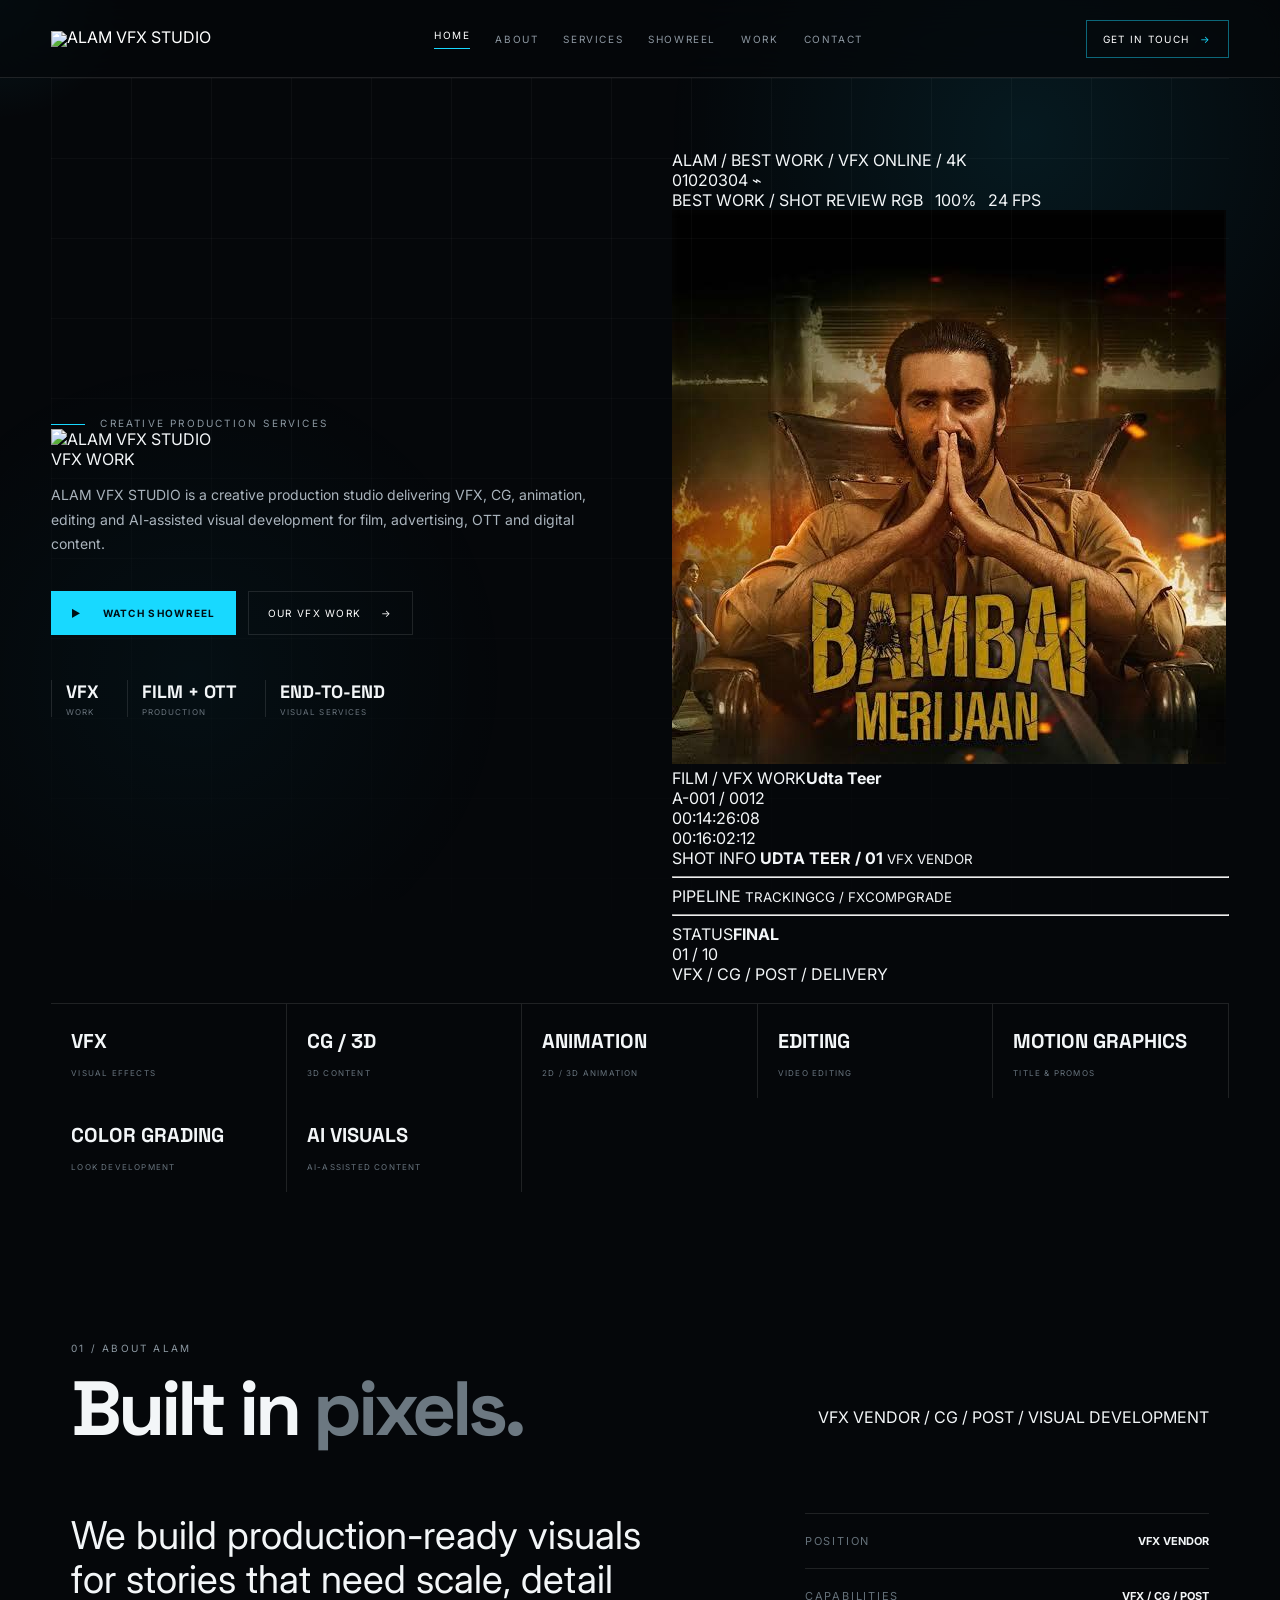
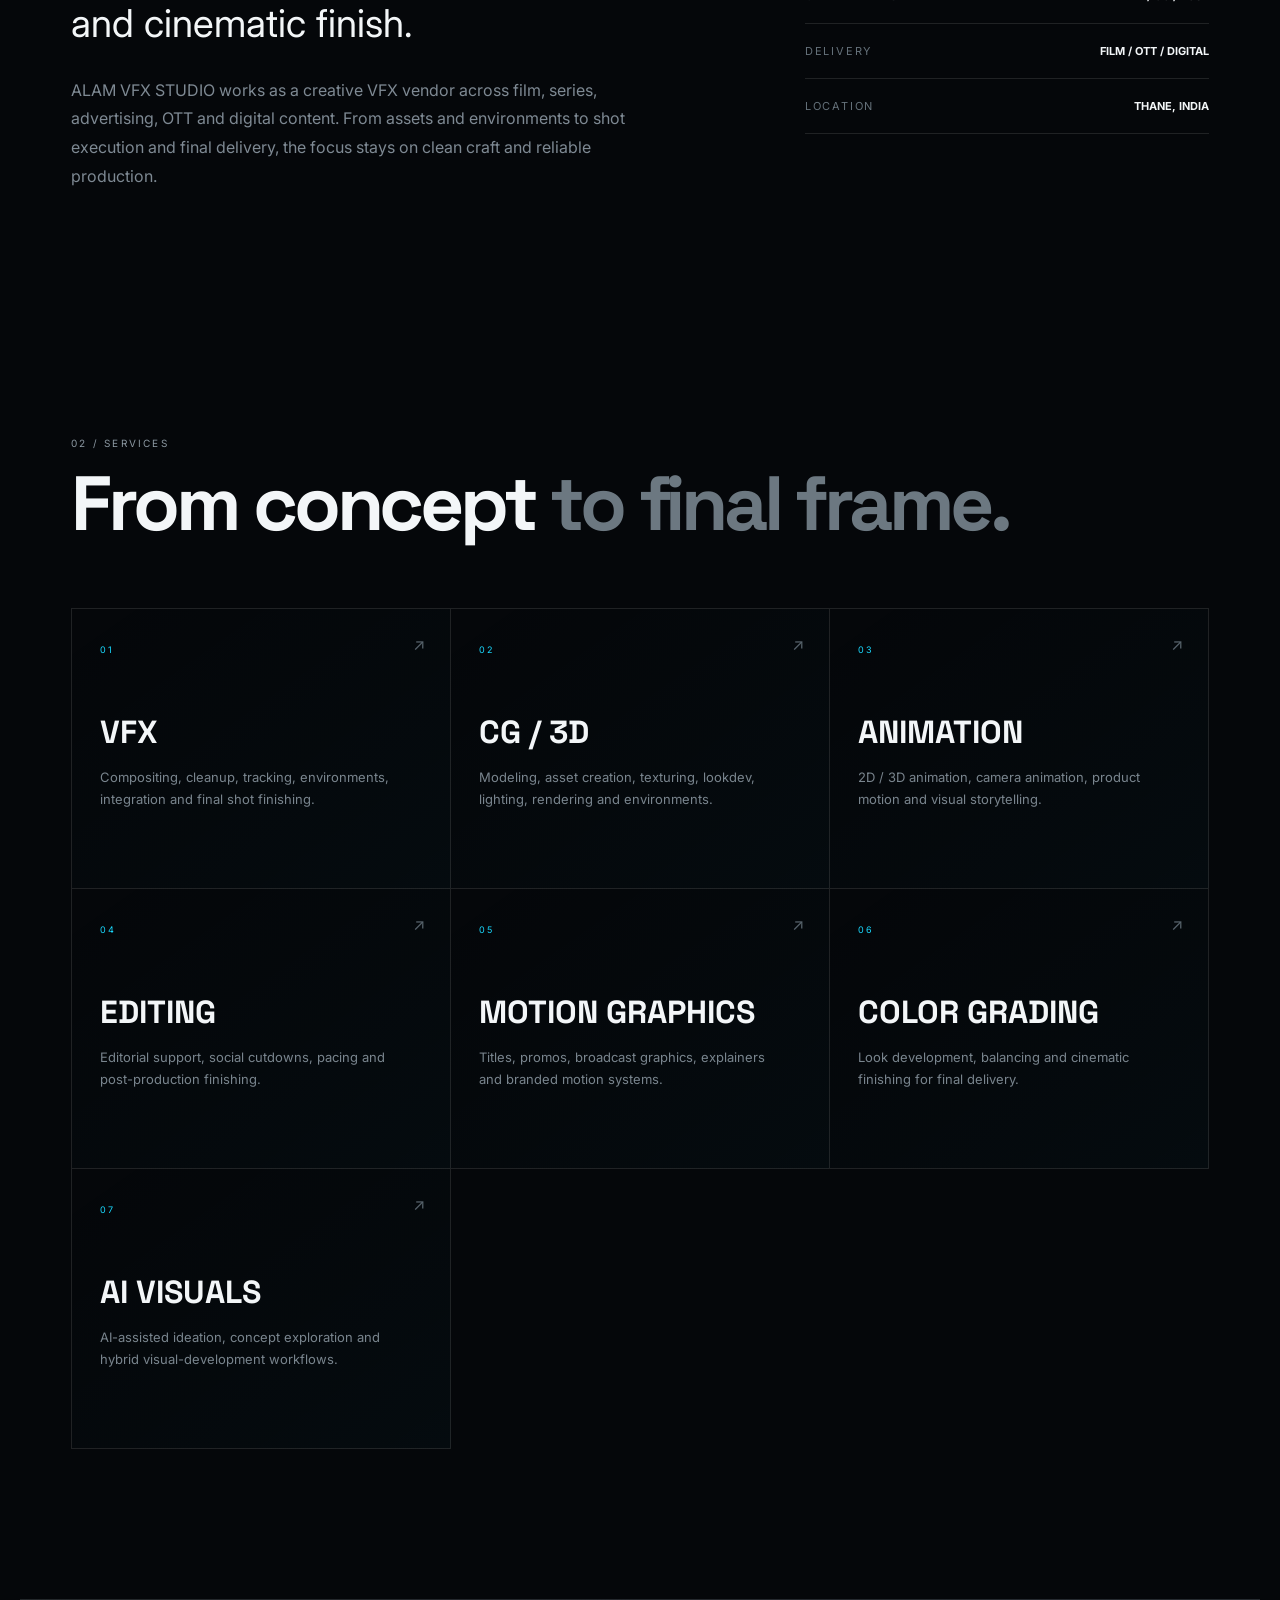
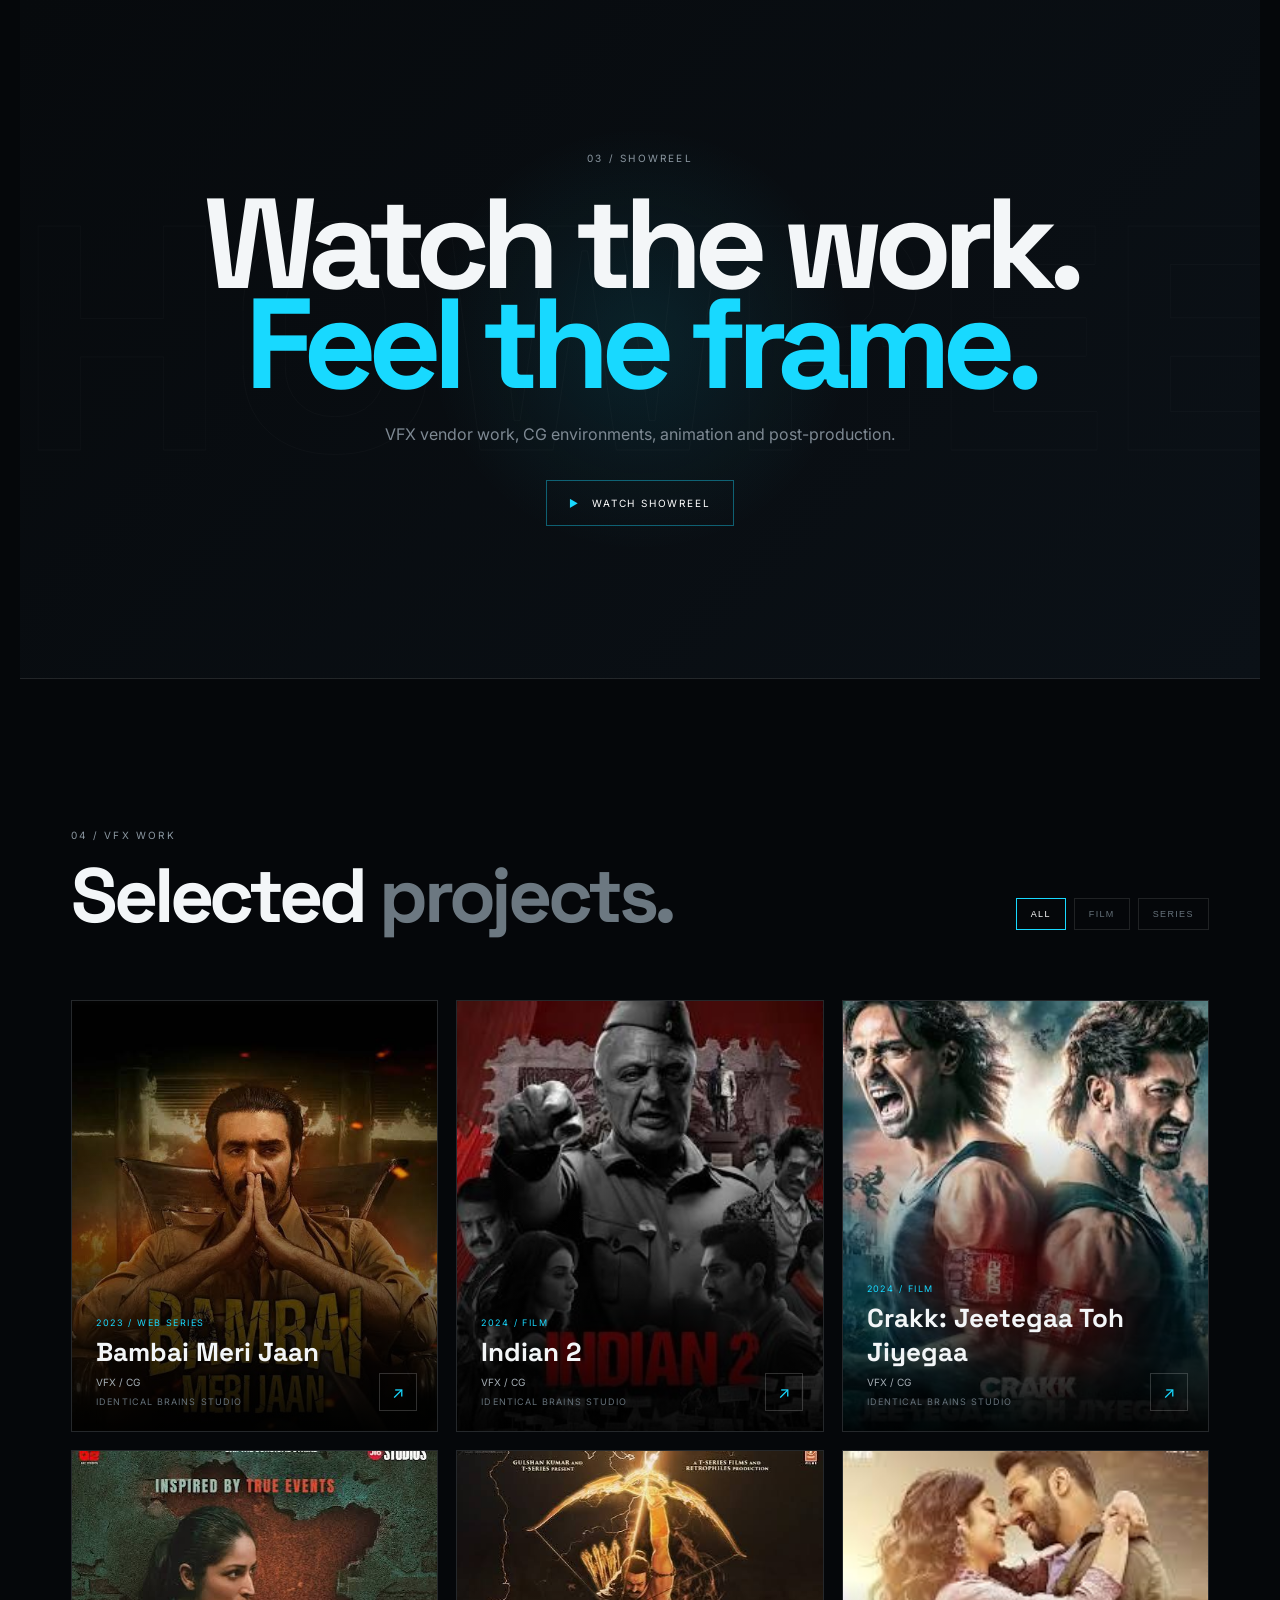
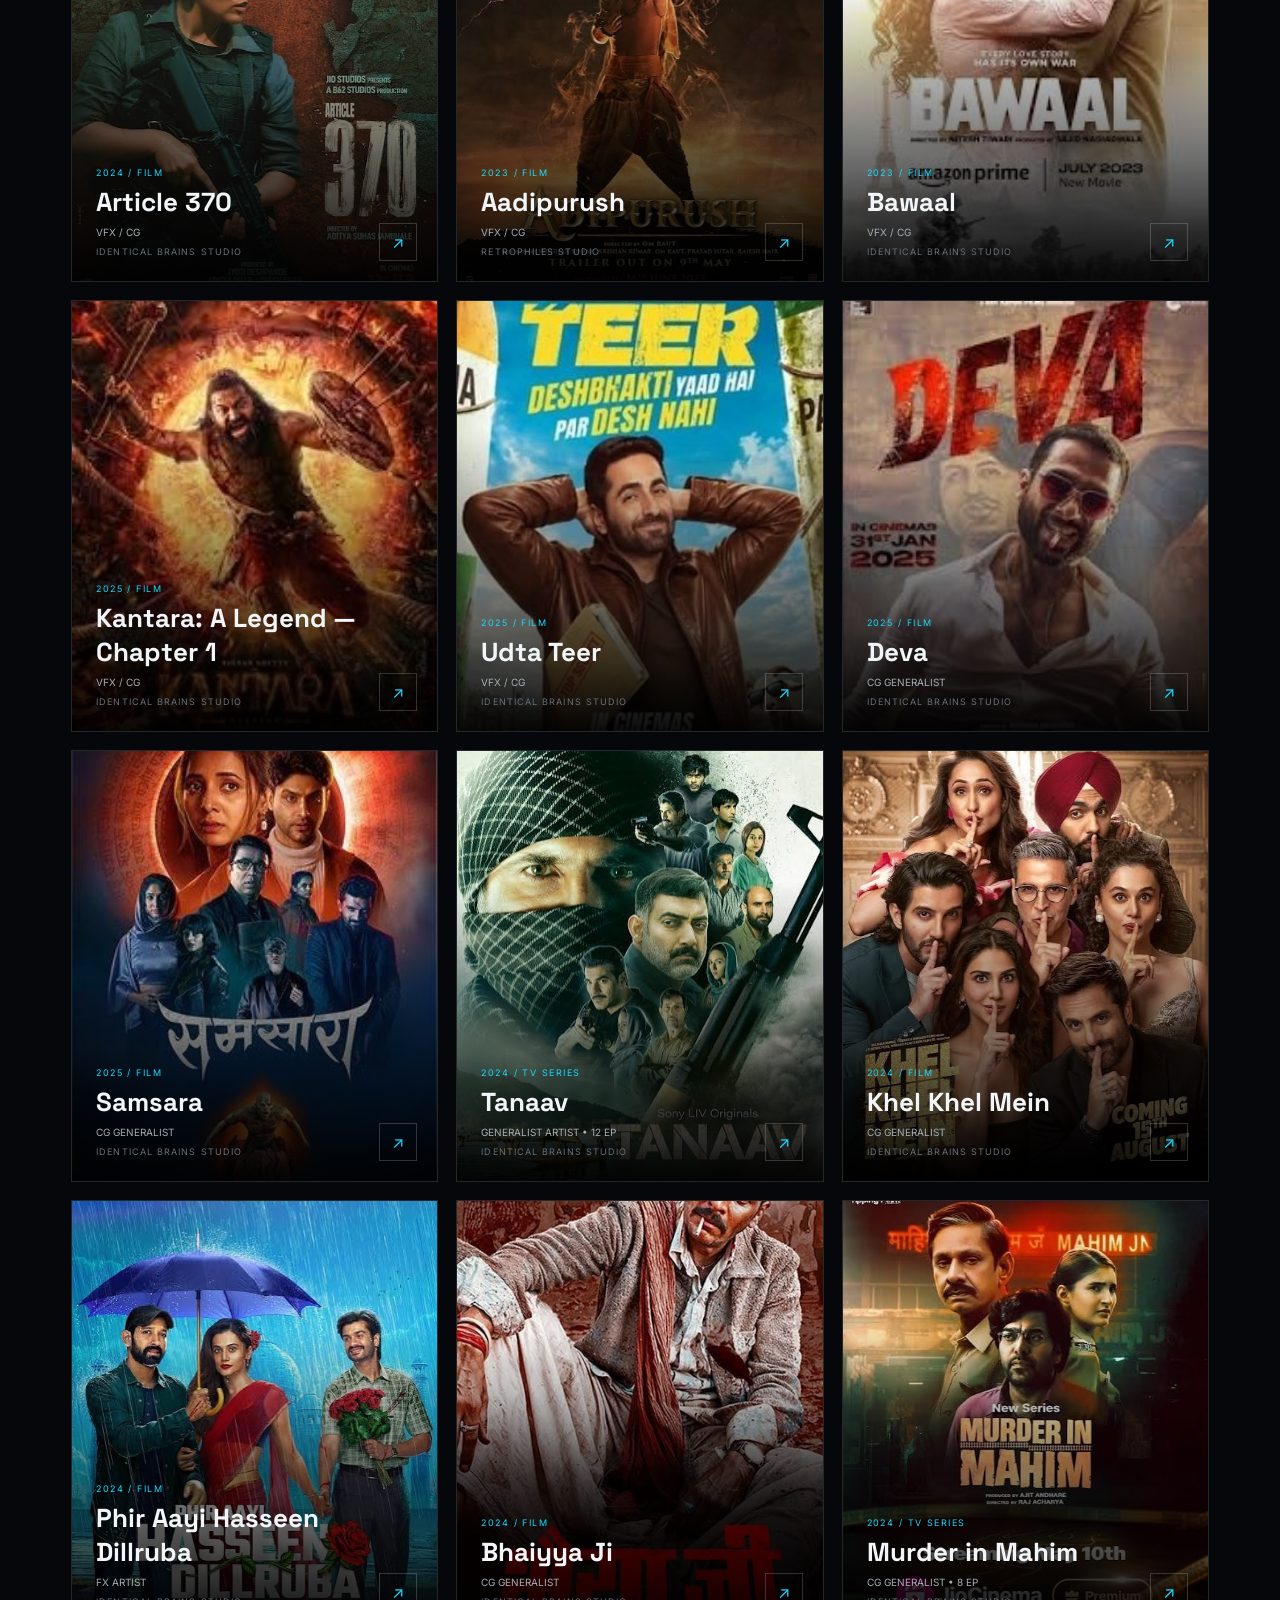
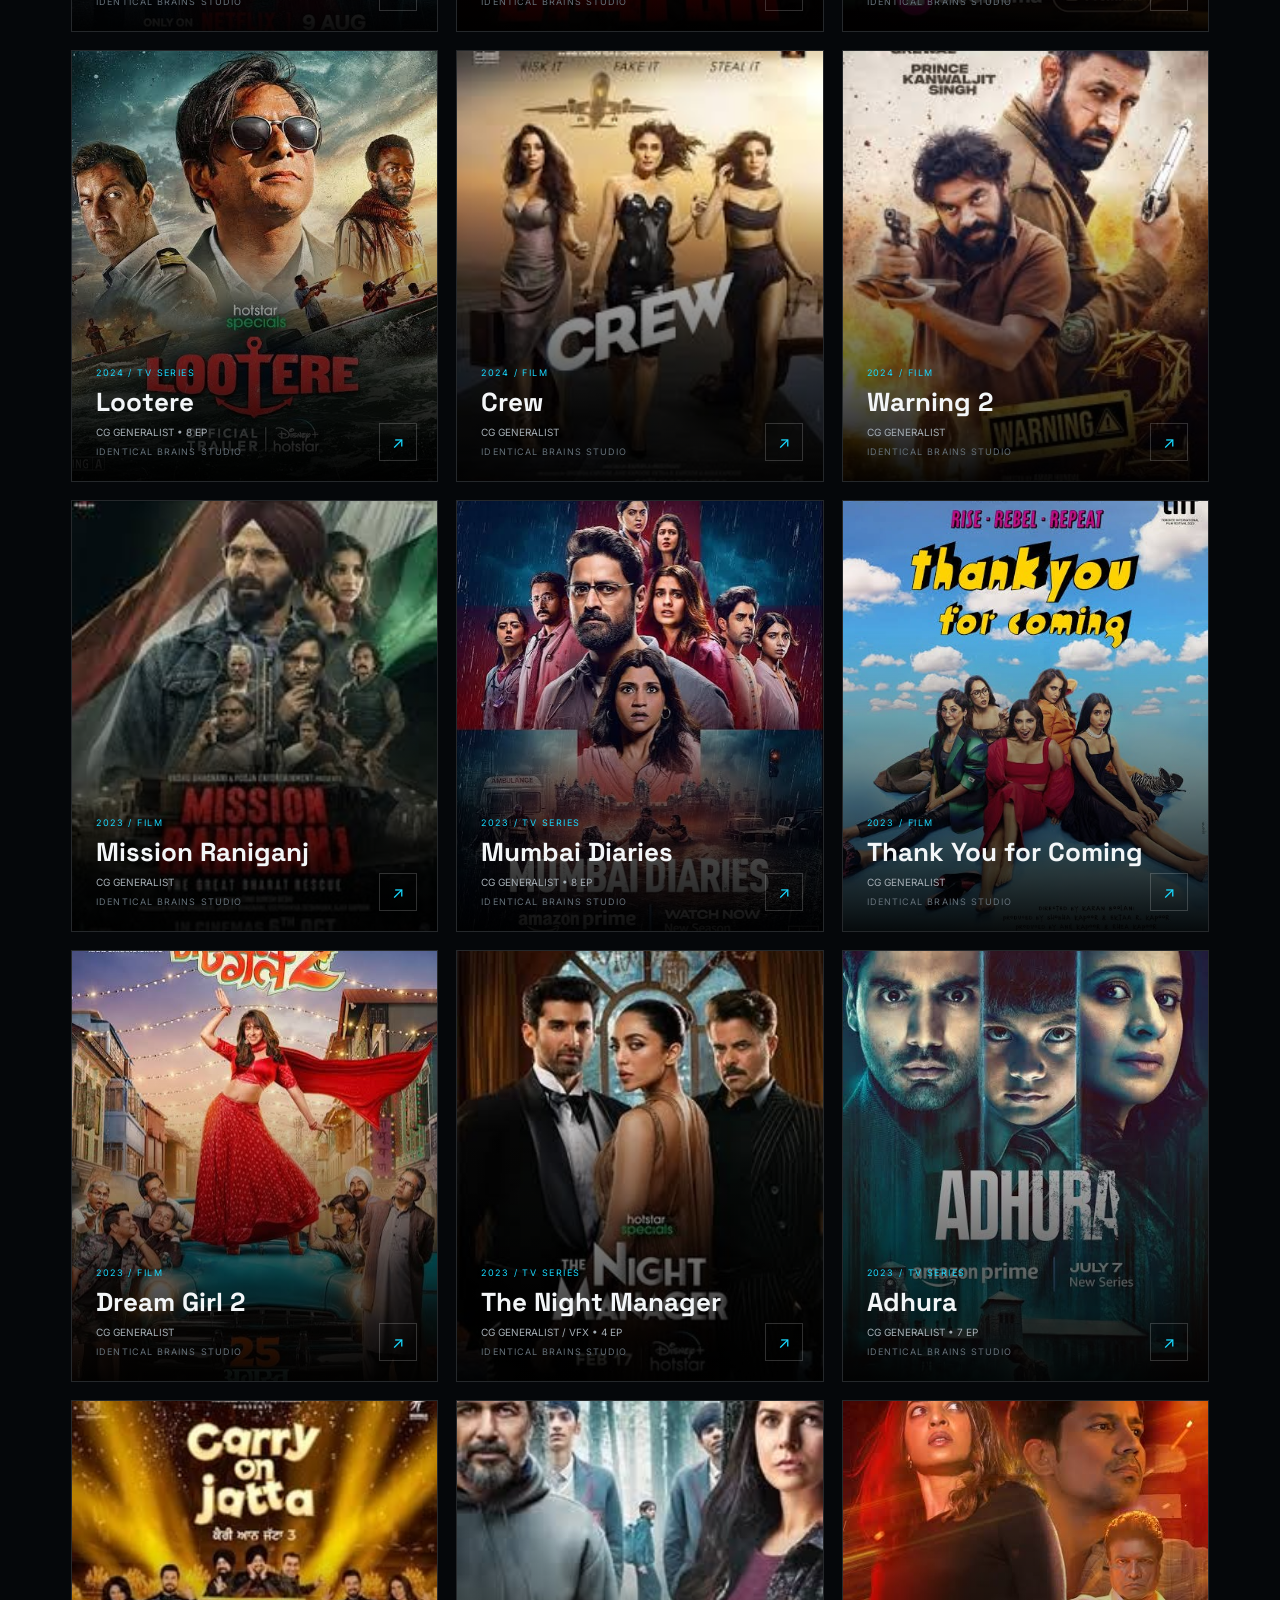
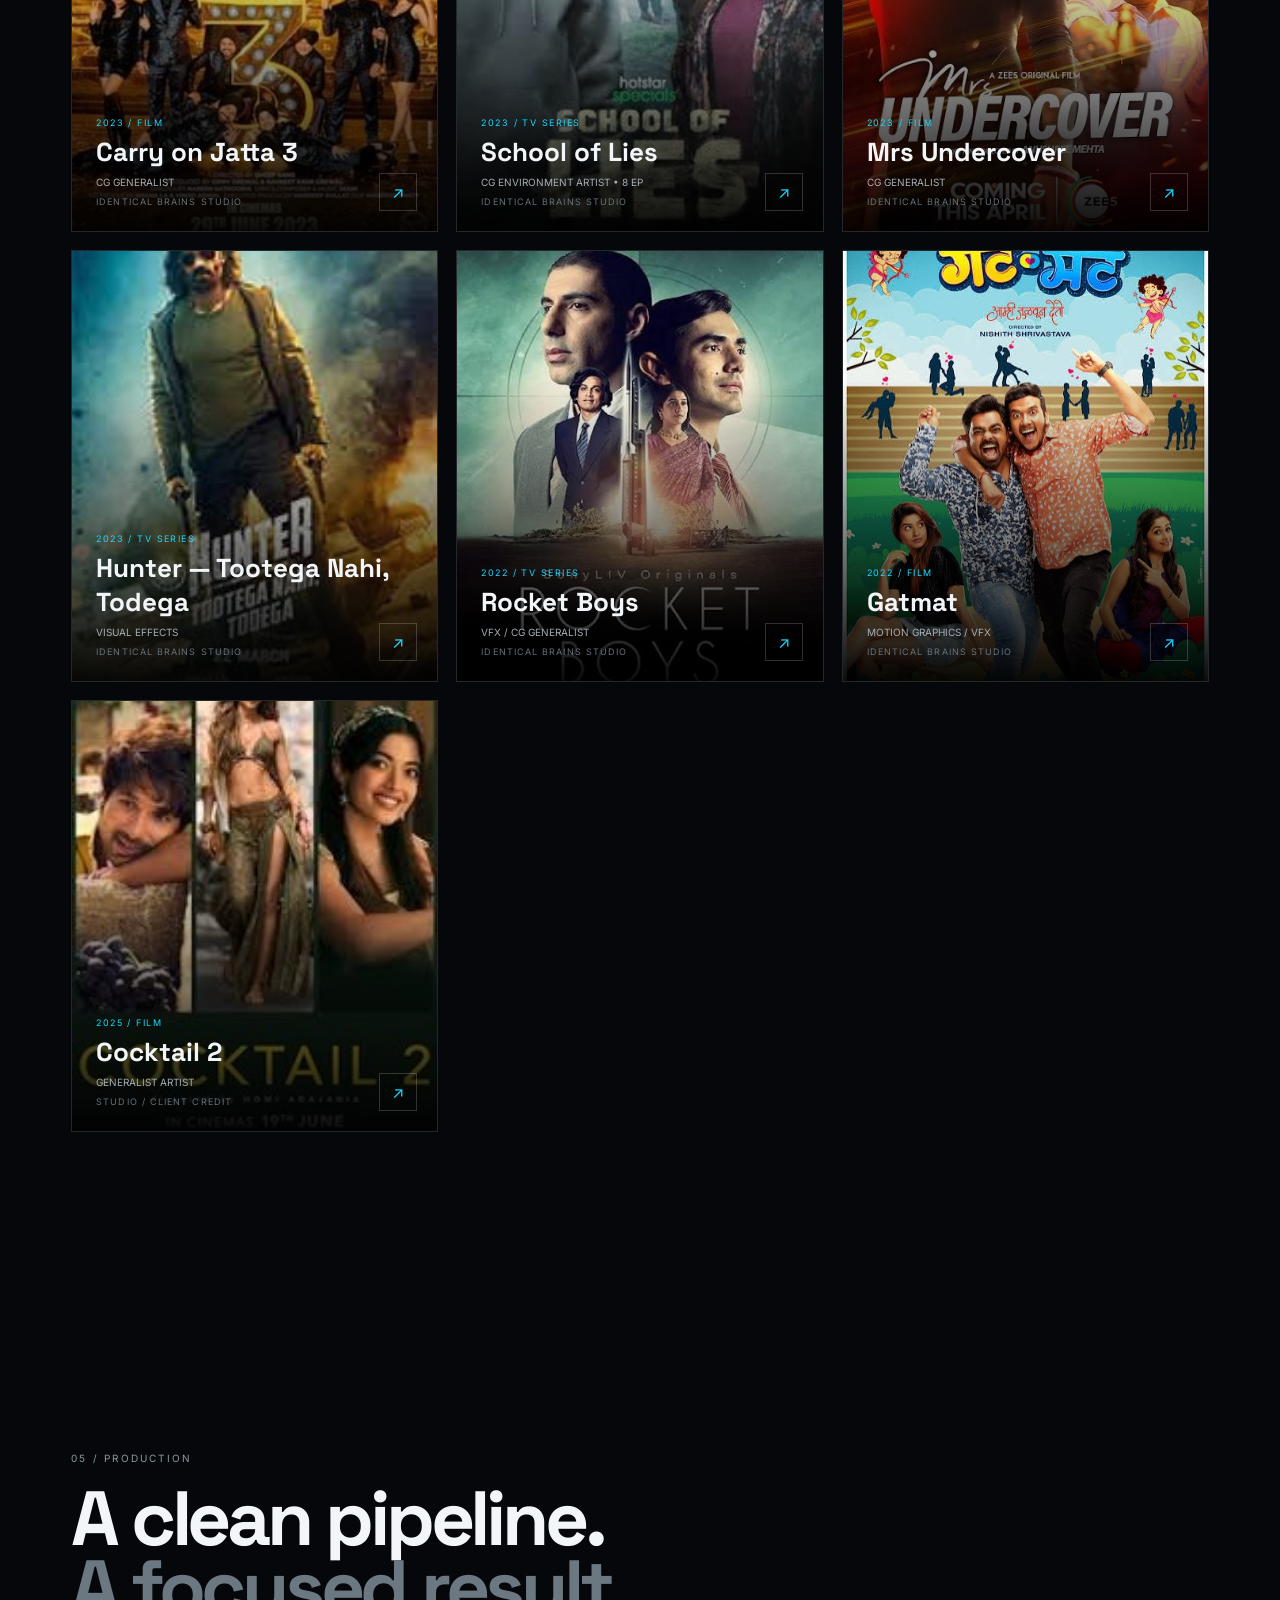
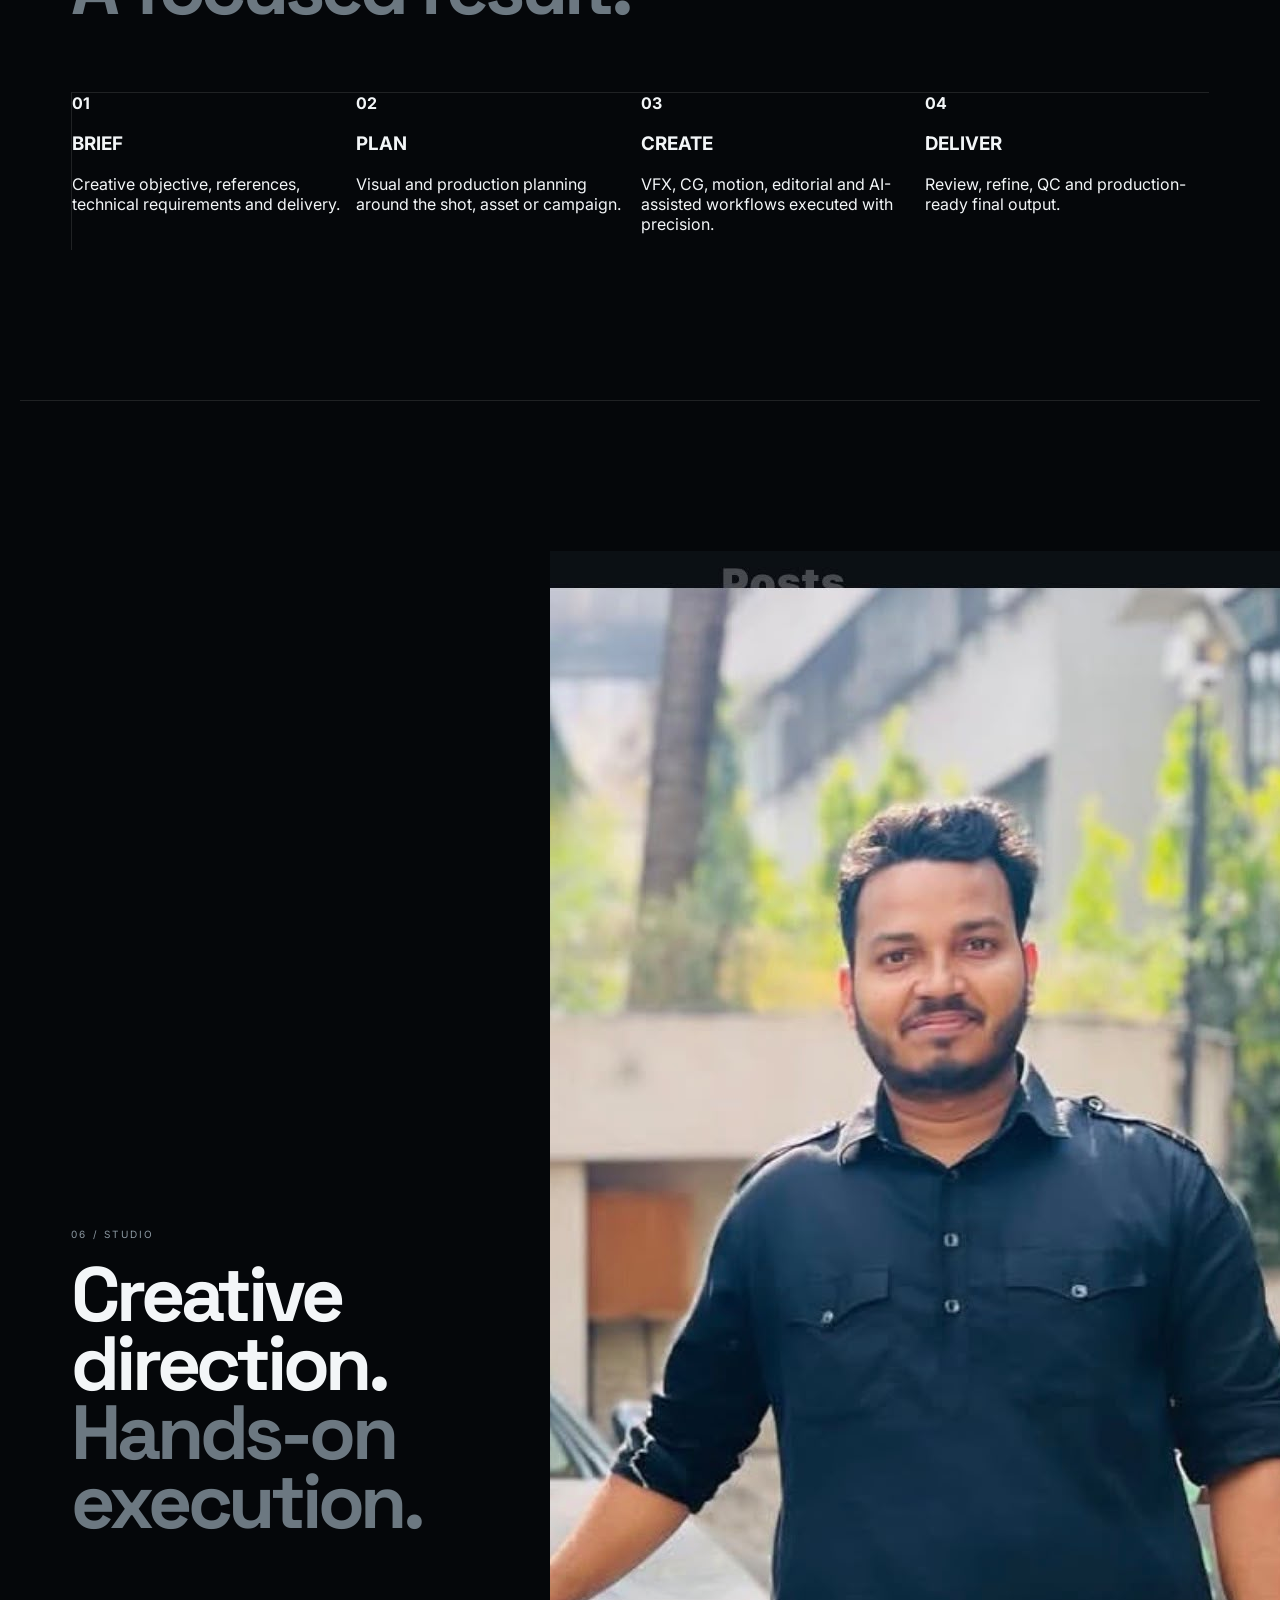
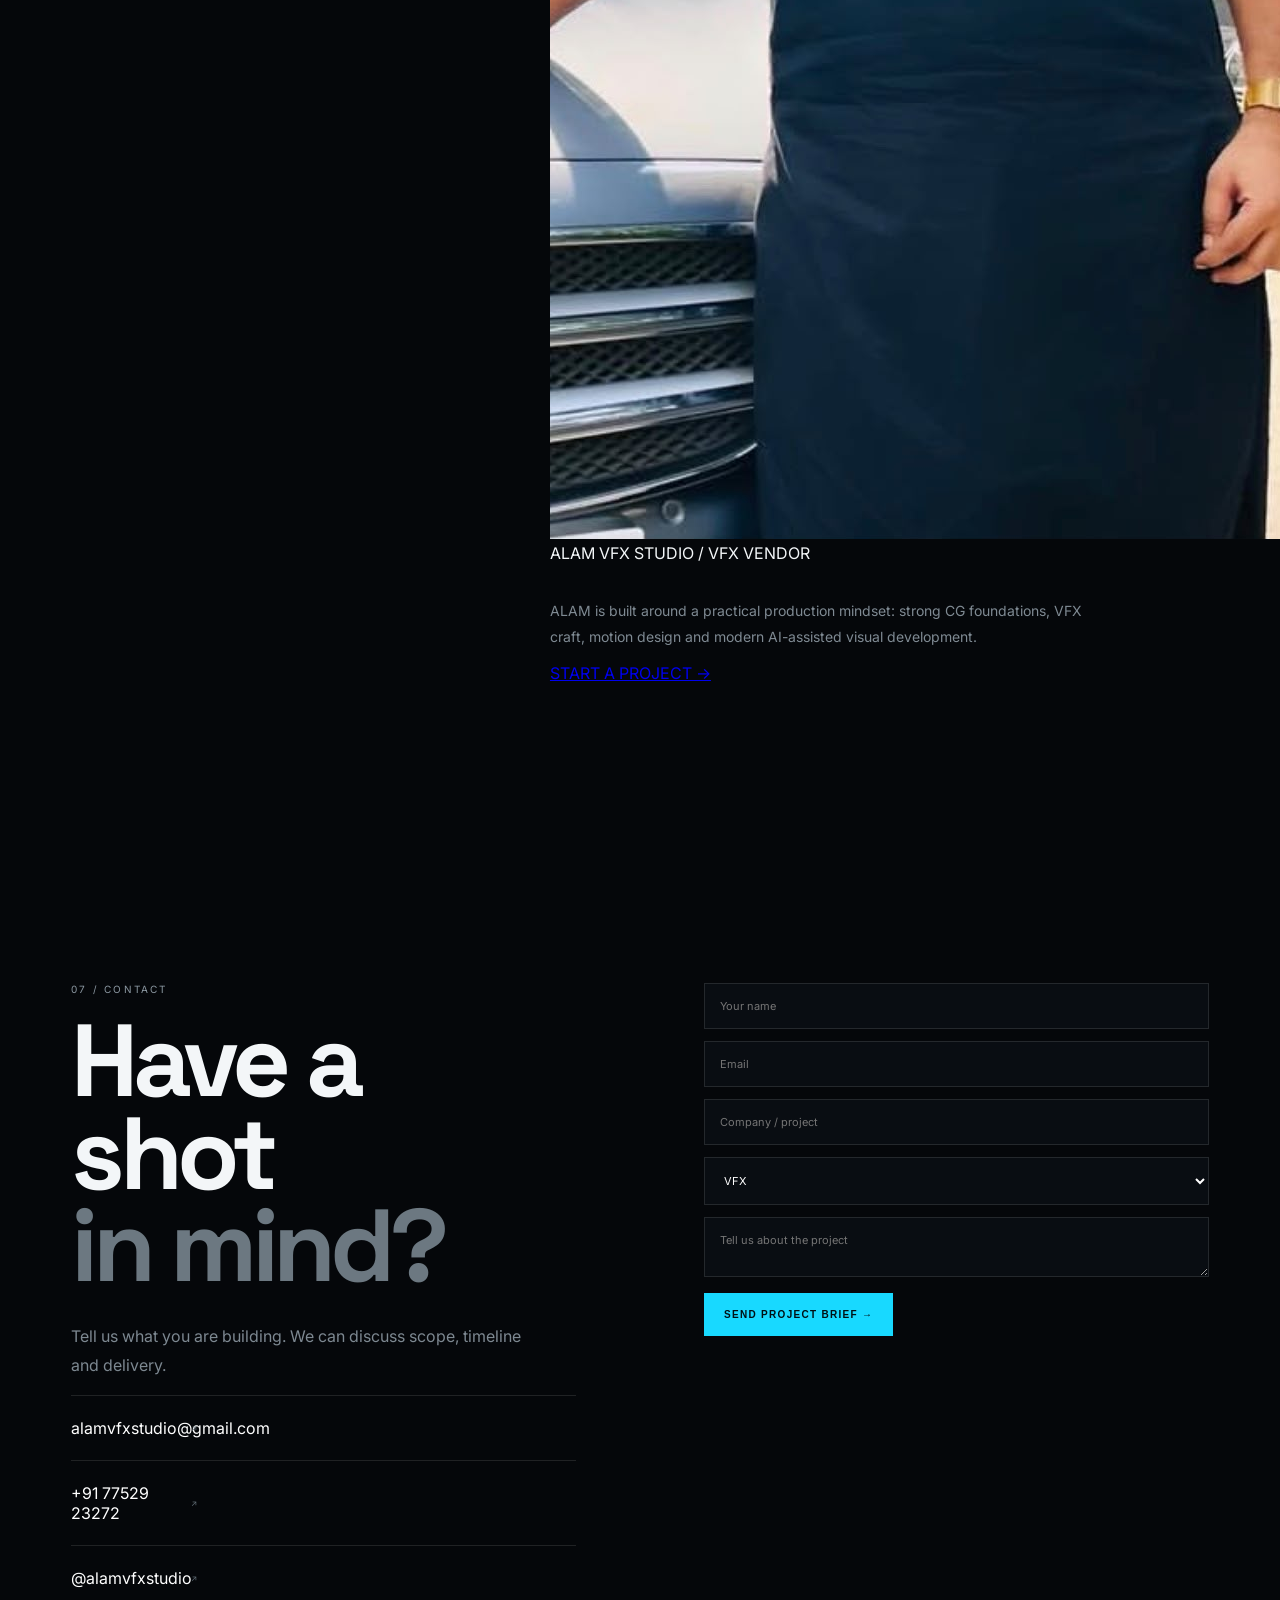
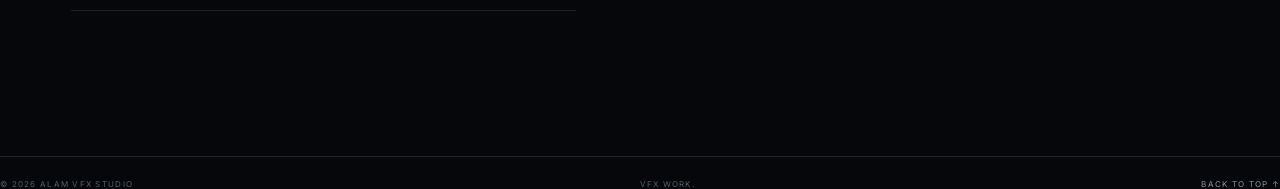
==== commit 3af34b5e: "Add files via upload" ====
--- a/index.html
+++ b/index.html
@@ -1,48 +1,224 @@
 <!DOCTYPE html>
 <html lang="en">
 <head>
-<meta charset="UTF-8"><meta name="viewport" content="width=device-width,initial-scale=1.0">
-<meta name="description" content="ALAM VFX STUDIO — VFX, CG, animation, motion graphics, editing and AI visual development.">
+<meta charset="UTF-8">
+<meta name="viewport" content="width=device-width, initial-scale=1.0">
+<meta name="description" content="ALAM VFX STUDIO — VFX vendor work, CG, animation, motion graphics, editing and AI-assisted visual development.">
 <meta name="theme-color" content="#05070a">
-<title>ALAM VFX STUDIO — Built in Pixels.</title>
-<link rel="icon" href="assets/alam-vfx-logo.png">
-<link rel="preconnect" href="https://fonts.googleapis.com"><link rel="preconnect" href="https://fonts.gstatic.com" crossorigin>
+<title>ALAM VFX STUDIO — VFX Vendor Work</title>
+<link rel="icon" href="assets/alam-logo-clean.png">
+<link rel="preconnect" href="https://fonts.googleapis.com">
+<link rel="preconnect" href="https://fonts.gstatic.com" crossorigin>
 <link href="https://fonts.googleapis.com/css2?family=Inter:wght@400;500;600;700;800&family=Space+Grotesk:wght@400;500;600;700&display=swap" rel="stylesheet">
-<link rel="stylesheet" href="style-v4.css">
+<link rel="stylesheet" href="style.css">
 </head>
 <body>
+<div class="cursor-glow"></div>
 <div class="grain"></div>
-<header class="floating-nav">
-  <a href="#home" class="mini-brand"><img src="assets/alam-vfx-logo.png" alt="ALAM VFX STUDIO"></a>
-  <nav><a href="#home">HOME</a><a href="#about">ABOUT</a><a href="#services">SERVICES</a><a href="#showreel">SHOWREEL</a><a href="#work">WORK</a><a href="#contact">CONTACT</a></nav>
-  <a href="#contact" class="nav-pill">GET IN TOUCH <span>→</span></a>
-  <button class="hamb" aria-label="Menu"><i></i><i></i></button>
+
+<header class="site-header">
+  <a href="#home" class="brand"><img src="assets/alam-logo-clean.png" alt="ALAM VFX STUDIO"></a>
+  <nav class="nav">
+    <a class="active" href="#home">HOME</a>
+    <a href="#about">ABOUT</a>
+    <a href="#services">SERVICES</a>
+    <a href="#showreel">SHOWREEL</a>
+    <a href="#work">WORK</a>
+    <a href="#contact">CONTACT</a>
+  </nav>
+  <a class="nav-cta" href="#contact">GET IN TOUCH <span>→</span></a>
+  <button class="menu-toggle" aria-label="Open menu"><span></span><span></span></button>
 </header>
+
 <main>
-<section id="home" class="hero-reference">
-  <img src="assets/hero-reference.png" class="hero-reference-image" alt="ALAM VFX STUDIO cinematic hero">
-  <div class="hero-hotspots" aria-hidden="false">
-    <a href="#home" class="spot home"></a><a href="#about" class="spot about"></a><a href="#services" class="spot services"></a><a href="#showreel" class="spot showreel"></a><a href="#work" class="spot work"></a><a href="#contact" class="spot contact"></a><a href="#contact" class="spot cta"></a><a href="#showreel" class="spot watch"></a><a href="#work" class="spot ourwork"></a>
-  </div>
-</section>
+<section id="home" class="hero">
+  <div class="hero-grid"></div>
+
+  <div class="hero-copy reveal">
+    <div class="eyebrow"><span></span> CREATIVE PRODUCTION SERVICES</div>
+    <img class="hero-logo" src="assets/alam-logo-clean.png" alt="ALAM VFX STUDIO">
+    <div class="hero-title">VFX <span>WORK</span></div>
+    <p class="hero-text">ALAM VFX STUDIO is a creative production studio delivering VFX, CG, animation, editing and AI-assisted visual development for film, advertising, OTT and digital content.</p>
+    <div class="hero-actions">
+      <a class="btn primary" href="https://drive.google.com/drive/folders/1FJQ-wUqGVi7DnCnQeOuR9DE9MM4ubmZq?usp=sharing" target="_blank" rel="noopener noreferrer"><span class="play">▶</span> WATCH SHOWREEL</a>
+      <a class="btn ghost" href="#work">OUR VFX WORK <span>→</span></a>
+    </div>
+    <div class="hero-meta">
+      <div><b>VFX</b><span>WORK</span></div>
+      <div><b>FILM + OTT</b><span>PRODUCTION</span></div>
+      <div><b>END-TO-END</b><span>VISUAL SERVICES</span></div>
+    </div>
+  </div>
+
+  <div class="hero-screen reveal">
+    <div class="screen-shell workstation">
+      <div class="screen-top">
+        <span><b class="studio-dot"></b> ALAM / BEST WORK / VFX</span>
+        <span class="live"><i></i> ONLINE / 4K</span>
+      </div>
+      <div class="monitor-ui">
+        <aside class="monitor-rail">
+          <span class="rail-active">01</span><span>02</span><span>03</span><span>04</span>
+          <span class="rail-spacer"></span><span>⌁</span>
+        </aside>
+        <div class="monitor-main">
+          <div class="monitor-toolbar">
+            <span>BEST WORK / SHOT REVIEW</span>
+            <span>RGB&nbsp;&nbsp; 100%&nbsp;&nbsp; 24 FPS</span>
+          </div>
+          <div class="poster-stage">
+            <img id="heroPoster" src="posters/bambai-meri-jaan.jpg" alt="ALAM VFX project">
+            <div class="screen-vignette"></div>
+            <div class="scan"></div>
+            <div class="tracking reticle r1"></div><div class="tracking reticle r2"></div>
+            <div class="poster-caption"><span id="heroType">FILM / VFX WORK</span><b id="heroTitle">Udta Teer</b></div>
+            <div class="frame-tag">A-001 / 0012</div>
+          </div>
+          <div class="timeline">
+            <span>00:14:26:08</span><div class="timeline-line"><i></i></div><span>00:16:02:12</span>
+          </div>
+        </div>
+        <aside class="monitor-data">
+          <span>SHOT INFO</span>
+          <b id="monitorShot">UDTA TEER / 01</b>
+          <small>VFX VENDOR</small>
+          <hr>
+          <span>PIPELINE</span>
+          <small>TRACKING</small><small>CG / FX</small><small>COMP</small><small>GRADE</small>
+          <hr>
+          <span>STATUS</span><b class="status-ok">FINAL</b>
+        </aside>
+      </div>
+      <div class="screen-bottom">
+        <span id="heroCounter">01 / 10</span>
+        <div class="screen-dots" id="heroDots"></div>
+        <span>VFX / CG / POST / DELIVERY</span>
+      </div>
+    </div>
+  </div>
+
+  <div class="hero-services">
+    <div><strong>VFX</strong><small>VISUAL EFFECTS</small></div>
+    <div><strong>CG / 3D</strong><small>3D CONTENT</small></div>
+    <div><strong>ANIMATION</strong><small>2D / 3D ANIMATION</small></div>
+    <div><strong>EDITING</strong><small>VIDEO EDITING</small></div>
+    <div><strong>MOTION GRAPHICS</strong><small>TITLE &amp; PROMOS</small></div>
+    <div><strong>COLOR GRADING</strong><small>LOOK DEVELOPMENT</small></div>
+    <div><strong>AI VISUALS</strong><small>AI-ASSISTED CONTENT</small></div>
+  </div>
+</section>
+
 <section id="about" class="section about">
- <div class="section-kicker">01 / ABOUT ALAM</div><div class="split"><div><h2>Built for <span>cinematic impact.</span></h2><p>ALAM VFX STUDIO is a creative production studio delivering VFX, CG, animation, motion graphics, editing and AI-assisted visual development for film, advertising, OTT and digital content worldwide.</p></div><div class="facts"><div><b>2020</b><small>ESTABLISHED</small></div><div><b>06+</b><small>YEARS EXPERIENCE</small></div><div><b>GLOBAL</b><small>DELIVERY</small></div><div><b>THANE</b><small>INDIA</small></div></div></div>
-</section>
-<section id="services" class="section services"><div class="section-kicker">02 / SERVICES</div><h2>Everything from <span>concept to final frame.</span></h2><div class="service-grid">
-<article><b>01</b><h3>VFX</h3><p>Compositing, cleanup, tracking, environments, integration and final shot finishing.</p></article>
-<article><b>02</b><h3>CG / 3D</h3><p>Modeling, asset creation, texturing, lookdev, lighting, rendering and environments.</p></article>
-<article><b>03</b><h3>ANIMATION</h3><p>2D / 3D animation, camera animation, product motion and visual storytelling.</p></article>
-<article><b>04</b><h3>MOTION GRAPHICS</h3><p>Titles, promos, broadcast graphics, explainers and branded motion systems.</p></article>
-<article><b>05</b><h3>EDITING</h3><p>Editorial support, social cutdowns, pacing and post-production finishing.</p></article>
-<article><b>06</b><h3>AI VISUALS</h3><p>AI-assisted ideation, concept exploration and hybrid visual-development workflows.</p></article>
-</div></section>
-<section id="showreel" class="showreel-section"><div class="reel-card"><div class="reel-mark">ALAM / SHOWREEL</div><div><span>SHOWREEL</span><h2>Watch the work.<br><em>Feel the frame.</em></h2></div><a class="cyan-btn" href="#work">VIEW WORK →</a></div></section>
-<section id="work" class="section work"><div class="section-kicker">03 / SELECTED WORK</div><div class="work-head"><h2>Selected <span>credits.</span></h2><div class="filters"><button class="active" data-filter="all">ALL</button><button data-filter="film">FILM</button><button data-filter="series">SERIES</button></div></div><div id="workGrid" class="work-grid"></div></section>
-<section class="section process"><div class="section-kicker">04 / PROCESS</div><h2>A clean pipeline. <span>A focused result.</span></h2><div class="process-grid"><div><b>01</b><h3>BRIEF</h3><p>Understand the creative objective, references, technical requirements and delivery.</p></div><div><b>02</b><h3>PLAN</h3><p>Build the visual and production plan around the shot, asset or campaign.</p></div><div><b>03</b><h3>CREATE</h3><p>CG, VFX, motion, editorial and AI-assisted workflows executed with precision.</p></div><div><b>04</b><h3>DELIVER</h3><p>Review, refine, QC and deliver production-ready final output.</p></div></div></section>
-<section class="section founder"><div class="section-kicker">05 / FOUNDER</div><div class="founder-grid"><img src="assets/founder.png" alt="Founder portrait"><div><div class="role">FOUNDER / VFX ARTIST</div><h2>Creative direction.<br><span>Hands-on execution.</span></h2><p>ALAM is built around a practical production mindset: strong CG foundations, VFX craft, motion design and modern AI-assisted visual development.</p><a class="text-link" href="#contact">START A PROJECT →</a></div></div></section>
-<section id="contact" class="contact"><div class="contact-inner"><div><div class="section-kicker">06 / CONTACT</div><h2>Have a shot<br>in mind?</h2><p>Tell us what you are building. We can discuss scope, timeline and delivery.</p><div class="contact-links"><a href="mailto:alamvfxstudio@gmail.com">alamvfxstudio@gmail.com</a><a href="tel:+917752923272">+91 77529 23272</a><a href="https://www.instagram.com/alamvfxstudio/" target="_blank" rel="noreferrer">@alamvfxstudio</a></div></div><form id="briefForm"><input name="name" placeholder="Your name" required><input name="email" type="email" placeholder="Email" required><input name="company" placeholder="Company / project"><select name="service"><option value="VFX">VFX</option><option value="CG / 3D">CG / 3D</option><option value="Motion Graphics">Motion Graphics</option><option value="Animation">Animation</option><option value="Editing">Editing</option><option value="AI Visuals">AI Visuals</option></select><textarea name="brief" placeholder="Tell us about the project" required></textarea><button class="cyan-btn" type="submit">SEND PROJECT BRIEF →</button></form></div></section>
+  <div class="section-head">
+    <div><div class="section-no">01 / ABOUT ALAM</div><h2>Built in <span>pixels.</span></h2></div>
+    <p class="section-note">VFX VENDOR / CG / POST / VISUAL DEVELOPMENT</p>
+  </div>
+  <div class="about-grid">
+    <div class="about-lead">
+      <p>We build production-ready visuals for stories that need scale, detail and cinematic finish.</p>
+      <p class="muted">ALAM VFX STUDIO works as a creative VFX vendor across film, series, advertising, OTT and digital content. From assets and environments to shot execution and final delivery, the focus stays on clean craft and reliable production.</p>
+    </div>
+    <div class="about-facts">
+      <div><span>POSITION</span><b>VFX VENDOR</b></div>
+      <div><span>CAPABILITIES</span><b>VFX / CG / POST</b></div>
+      <div><span>DELIVERY</span><b>FILM / OTT / DIGITAL</b></div>
+      <div><span>LOCATION</span><b>THANE, INDIA</b></div>
+    </div>
+  </div>
+</section>
+
+<section id="services" class="section services">
+  <div class="section-head">
+    <div><div class="section-no">02 / SERVICES</div><h2>From concept <span>to final frame.</span></h2></div>
+  </div>
+  <div class="service-grid">
+    <article class="service-card"><span>01</span><h3>VFX</h3><p>Compositing, cleanup, tracking, environments, integration and final shot finishing.</p><i>↗</i></article>
+    <article class="service-card"><span>02</span><h3>CG / 3D</h3><p>Modeling, asset creation, texturing, lookdev, lighting, rendering and environments.</p><i>↗</i></article>
+    <article class="service-card"><span>03</span><h3>ANIMATION</h3><p>2D / 3D animation, camera animation, product motion and visual storytelling.</p><i>↗</i></article>
+    <article class="service-card"><span>04</span><h3>EDITING</h3><p>Editorial support, social cutdowns, pacing and post-production finishing.</p><i>↗</i></article>
+    <article class="service-card"><span>05</span><h3>MOTION GRAPHICS</h3><p>Titles, promos, broadcast graphics, explainers and branded motion systems.</p><i>↗</i></article>
+    <article class="service-card"><span>06</span><h3>COLOR GRADING</h3><p>Look development, balancing and cinematic finishing for final delivery.</p><i>↗</i></article>
+    <article class="service-card"><span>07</span><h3>AI VISUALS</h3><p>AI-assisted ideation, concept exploration and hybrid visual-development workflows.</p><i>↗</i></article>
+  </div>
+</section>
+
+<section id="showreel" class="section showreel">
+  <div class="showreel-inner">
+    <div class="section-no">03 / SHOWREEL</div>
+    <h2>Watch the work.<br><span>Feel the frame.</span></h2>
+    <p>VFX vendor work, CG environments, animation and post-production.</p>
+    <a class="play-btn" href="https://drive.google.com/drive/folders/1FJQ-wUqGVi7DnCnQeOuR9DE9MM4ubmZq?usp=sharing" target="_blank" rel="noopener noreferrer"><span>▶</span> WATCH SHOWREEL</a>
+  </div>
+</section>
+
+<section id="work" class="section work">
+  <div class="section-head work-head">
+    <div><div class="section-no">04 / VFX WORK</div><h2>Selected <span>projects.</span></h2></div>
+    <div class="filters">
+      <button class="filter active" data-filter="all">ALL</button>
+      <button class="filter" data-filter="film">FILM</button>
+      <button class="filter" data-filter="series">SERIES</button>
+    </div>
+  </div>
+  <div id="workGrid" class="work-grid"></div>
+</section>
+
+<section class="section process">
+  <div class="section-head"><div><div class="section-no">05 / PRODUCTION</div><h2>A clean pipeline.<br><span>A focused result.</span></h2></div></div>
+  <div class="process-grid">
+    <div><b>01</b><h3>BRIEF</h3><p>Creative objective, references, technical requirements and delivery.</p></div>
+    <div><b>02</b><h3>PLAN</h3><p>Visual and production planning around the shot, asset or campaign.</p></div>
+    <div><b>03</b><h3>CREATE</h3><p>VFX, CG, motion, editorial and AI-assisted workflows executed with precision.</p></div>
+    <div><b>04</b><h3>DELIVER</h3><p>Review, refine, QC and production-ready final output.</p></div>
+  </div>
+</section>
+
+<section class="section founder">
+  <div class="section-head"><div><div class="section-no">06 / STUDIO</div><h2>Creative direction.<br><span>Hands-on execution.</span></h2></div></div>
+  <div class="founder-grid">
+    <div class="founder-media"><img src="assets/founder.png" alt="ALAM VFX Studio founder"></div>
+    <div class="founder-copy">
+      <div class="role">ALAM VFX STUDIO / VFX VENDOR</div>
+      <p>ALAM is built around a practical production mindset: strong CG foundations, VFX craft, motion design and modern AI-assisted visual development.</p>
+      <a class="text-link" href="#contact">START A PROJECT →</a>
+    </div>
+  </div>
+</section>
+
+<section id="contact" class="contact">
+  <div class="contact-inner">
+    <div>
+      <div class="section-no">07 / CONTACT</div>
+      <h2>Have a shot<br><span>in mind?</span></h2>
+      <p>Tell us what you are building. We can discuss scope, timeline and delivery.</p>
+      <div class="contact-links">
+        <a href="mailto:alamvfxstudio@gmail.com">alamvfxstudio@gmail.com <span>↗</span></a>
+        <a href="tel:+917752923272">+91 77529 23272 <span>↗</span></a>
+        <a href="https://www.instagram.com/alamvfxstudio/" target="_blank" rel="noreferrer">@alamvfxstudio <span>↗</span></a>
+      </div>
+    </div>
+    <form id="briefForm">
+      <input name="name" placeholder="Your name" required>
+      <input name="email" type="email" placeholder="Email" required>
+      <input name="company" placeholder="Company / project">
+      <select name="service"><option>VFX</option><option>CG / 3D</option><option>Animation</option><option>Editing</option><option>Motion Graphics</option><option>Color Grading</option><option>AI Visuals</option></select>
+      <textarea name="brief" placeholder="Tell us about the project" required></textarea>
+      <button class="btn primary" type="submit">SEND PROJECT BRIEF →</button>
+    </form>
+  </div>
+</section>
 </main>
-<footer><span>© <span id="year"></span> ALAM VFX STUDIO</span><span>BUILT IN PIXELS.</span><a href="#home">BACK TO TOP ↑</a></footer>
-<div class="modal" id="projectModal" aria-hidden="true"><div class="modal-box"><button class="modal-close">×</button><img id="modalImage"><div><span id="modalMeta"></span><h2 id="modalTitle"></h2><p id="modalDescription"></p><b id="modalClient"></b></div></div></div>
-<script src="script-v4.js"></script>
-</body></html>
+
+<footer><span>© <span id="year"></span> ALAM VFX STUDIO</span><span>VFX WORK.</span><a href="#home">BACK TO TOP ↑</a></footer>
+
+<div class="modal" id="projectModal" aria-hidden="true">
+  <div class="modal-box">
+    <button class="modal-close" aria-label="Close">×</button>
+    <img id="modalImage" alt="">
+    <div class="modal-copy"><span id="modalMeta"></span><h2 id="modalTitle"></h2><p id="modalDescription"></p><b id="modalClient"></b></div>
+  </div>
+</div>
+
+<script src="script.js"></script>
+</body>
+</html>
--- a/style.css
+++ b/style.css
@@ -0,0 +1,55 @@
+:root{
+  --bg:#05070a;--panel:#0a0e13;--panel2:#0d1219;--text:#f3f6f8;--muted:#89939e;
+  --line:rgba(255,255,255,.11);--cyan:#18d9ff;--cyan2:#72efff;--max:1240px;
+}
+*{box-sizing:border-box}html{scroll-behavior:smooth}body{margin:0;background:var(--bg);color:var(--text);font-family:Inter,Arial,sans-serif;overflow-x:hidden}
+body:before{content:"";position:fixed;inset:0;pointer-events:none;background:radial-gradient(circle at 80% 15%,rgba(24,217,255,.09),transparent 28%),radial-gradient(circle at 15% 75%,rgba(24,217,255,.045),transparent 25%);z-index:-3}
+.noise{position:fixed;inset:0;pointer-events:none;opacity:.035;z-index:20;background-image:url("data:image/svg+xml,%3Csvg viewBox='0 0 180 180' xmlns='http://www.w3.org/2000/svg'%3E%3Cfilter id='n'%3E%3CfeTurbulence type='fractalNoise' baseFrequency='.9' numOctaves='3' stitchTiles='stitch'/%3E%3C/filter%3E%3Crect width='100%25' height='100%25' filter='url(%23n)' opacity='.6'/%3E%3C/svg%3E")}
+.cursor-glow{position:fixed;width:260px;height:260px;border-radius:50%;pointer-events:none;background:radial-gradient(circle,rgba(24,217,255,.08),transparent 65%);transform:translate(-50%,-50%);z-index:1;mix-blend-mode:screen}
+.site-header{height:78px;position:fixed;top:0;left:0;right:0;z-index:15;display:flex;align-items:center;gap:38px;padding:0 4vw;background:rgba(5,7,10,.72);border-bottom:1px solid var(--line);backdrop-filter:blur(18px)}
+.brand{color:#fff;text-decoration:none;line-height:.8;min-width:150px}.brand-main{display:block;font-family:"Space Grotesk";font-size:27px;font-weight:800;letter-spacing:.08em}.brand-sub{display:block;margin-top:8px;font-size:9px;letter-spacing:.28em;color:#87919c}.brand-sub b{color:var(--cyan)}
+.nav{display:flex;align-items:center;gap:25px;margin:auto}.nav a{color:#8e98a2;text-decoration:none;text-transform:uppercase;font-size:10px;letter-spacing:.16em;transition:.25s}.nav a:hover,.nav a.active{color:#fff}.nav a.active:after{content:"";display:block;height:1px;background:var(--cyan);margin-top:7px}
+.nav-cta{border:1px solid rgba(24,217,255,.45);padding:12px 16px;color:#fff;text-decoration:none;font-size:10px;letter-spacing:.13em;text-transform:uppercase}.nav-cta span{color:var(--cyan);margin-left:7px}
+.menu-toggle{display:none;background:none;border:0}.menu-toggle span{display:block;width:24px;height:1px;background:#fff;margin:6px}
+.hero{min-height:100vh;padding:150px 4vw 0;max-width:1500px;margin:auto;position:relative;display:grid;grid-template-columns:1fr 1fr;gap:5vw;align-items:center}
+.hero-grid{position:absolute;inset:78px 4vw 0;background:linear-gradient(rgba(255,255,255,.035) 1px,transparent 1px),linear-gradient(90deg,rgba(255,255,255,.035) 1px,transparent 1px);background-size:80px 80px;mask-image:linear-gradient(to bottom,#000,transparent 90%);pointer-events:none}
+.hero-copy{position:relative;z-index:2}.eyebrow,.section-no{font-size:10px;letter-spacing:.22em;color:#8c98a2;text-transform:uppercase}.eyebrow span{display:inline-block;width:34px;height:1px;background:var(--cyan);vertical-align:middle;margin-right:10px}
+.hero h1{font-family:"Space Grotesk";font-size:clamp(72px,10vw,150px);line-height:.77;margin:26px 0 28px;letter-spacing:-.07em;font-weight:700}.hero h1 em{font-style:normal;color:transparent;-webkit-text-stroke:1px #b5c0c8}.hero h1 span{color:var(--cyan)}
+.hero-text{max-width:610px;color:#aab4bd;line-height:1.75;font-size:14px}
+.hero-actions{display:flex;gap:12px;margin:34px 0}.btn{display:inline-flex;gap:20px;align-items:center;text-decoration:none;text-transform:uppercase;letter-spacing:.13em;font-size:10px;padding:15px 19px;border:1px solid var(--line);color:#fff}.btn.primary{background:var(--cyan);border-color:var(--cyan);color:#001015;font-weight:700}.btn.ghost:hover{border-color:var(--cyan)}
+.hero-meta{display:flex;gap:28px;margin-top:45px}.hero-meta div{display:flex;flex-direction:column;border-left:1px solid var(--line);padding-left:14px}.hero-meta b{font-family:"Space Grotesk";font-size:18px}.hero-meta span{font-size:8px;color:#69737c;letter-spacing:.13em;margin-top:4px}
+.hero-art{height:min(610px,68vh);position:relative}.art-frame{position:absolute;inset:0;border:1px solid rgba(24,217,255,.26);background:radial-gradient(circle at 50% 45%,rgba(24,217,255,.12),transparent 35%),linear-gradient(135deg,#101820,#040608 55%,#0a1117);overflow:hidden}.art-frame:before,.art-frame:after{content:"";position:absolute;background:var(--cyan);box-shadow:0 0 22px rgba(24,217,255,.7)}.art-frame:before{width:80px;height:1px;top:28px;left:28px}.art-frame:after{width:1px;height:80px;top:28px;left:28px}
+.art-top,.art-bottom{position:absolute;left:25px;right:25px;display:flex;justify-content:space-between;font-size:8px;letter-spacing:.15em;color:#68747e}.art-top{top:22px}.art-bottom{bottom:22px}.art-bottom span:first-child{color:var(--cyan)}
+.art-core{position:absolute;inset:15%;display:grid;place-items:center}.ring{position:absolute;border:1px solid rgba(24,217,255,.2);border-radius:50%;animation:spin 18s linear infinite}.ring-1{width:80%;height:80%;border-style:dashed}.ring-2{width:58%;height:58%;animation-duration:11s;animation-direction:reverse;border-color:rgba(255,255,255,.12)}.ring-3{width:38%;height:38%;border-color:rgba(24,217,255,.55);box-shadow:0 0 55px rgba(24,217,255,.08)}
+.core-a{font-family:"Space Grotesk";font-size:clamp(150px,20vw,310px);font-weight:700;color:transparent;-webkit-text-stroke:1px rgba(255,255,255,.6);line-height:1}.core-label{position:absolute;bottom:10%;font-size:9px;letter-spacing:.35em;color:var(--cyan)}
+.scanline{position:absolute;left:0;right:0;top:50%;height:1px;background:linear-gradient(90deg,transparent,var(--cyan),transparent);opacity:.25;animation:scan 4s ease-in-out infinite}
+.hero-services{grid-column:1/-1;display:grid;grid-template-columns:repeat(5,1fr);border-top:1px solid var(--line);margin-top:-5vh}.hero-services>div{padding:18px 20px;border-right:1px solid var(--line)}.hero-services b{font-size:9px;color:#59646d;display:block}.hero-services strong{display:block;font-family:"Space Grotesk";font-size:20px;margin:6px 0}.hero-services small{color:#68747e;font-size:8px;letter-spacing:.15em}
+.section{max-width:var(--max);margin:auto;padding:150px 4vw}.section-head{display:flex;justify-content:space-between;align-items:end;margin-bottom:70px}.section-head h2,.founder h2,.contact h2{font-family:"Space Grotesk";font-size:clamp(48px,6vw,88px);line-height:.9;letter-spacing:-.055em;margin:20px 0 0}.section-head h2 span,.founder h2 span,.contact h2 span{color:#6c7881}
+.about-grid{display:grid;grid-template-columns:1.5fr 1fr;gap:10vw}.about-lead p:first-child{font-size:clamp(26px,3vw,44px);line-height:1.15;max-width:720px;margin:0 0 30px}.muted{color:#7e8993;line-height:1.8;max-width:650px}.about-facts{border-top:1px solid var(--line)}.about-facts div{display:flex;justify-content:space-between;padding:20px 0;border-bottom:1px solid var(--line);font-size:11px}.about-facts span{color:#65717a;letter-spacing:.16em}.about-facts b{font-size:11px}
+.services{padding-top:80px}.service-grid{display:grid;grid-template-columns:repeat(3,1fr);border-top:1px solid var(--line);border-left:1px solid var(--line)}.service-card{min-height:280px;padding:28px;border-right:1px solid var(--line);border-bottom:1px solid var(--line);position:relative;transition:.35s;background:linear-gradient(145deg,transparent,rgba(24,217,255,.025))}.service-card:hover{background:rgba(24,217,255,.045);transform:translateY(-4px)}.service-card>span{color:var(--cyan);font-size:9px;letter-spacing:.18em}.service-card h3{font-family:"Space Grotesk";font-size:32px;margin:55px 0 14px}.service-card p{color:#79858e;line-height:1.7;font-size:13px;max-width:300px}.service-card i{position:absolute;right:25px;top:25px;color:#56626b;font-style:normal}
+.showreel{min-height:680px;display:grid;place-items:center;text-align:center;background:radial-gradient(circle at center,rgba(24,217,255,.1),transparent 30%),linear-gradient(135deg,#070a0d,#0b1117);border-top:1px solid var(--line);border-bottom:1px solid var(--line);position:relative;overflow:hidden}.showreel:before{content:"SHOWREEL";position:absolute;font-family:"Space Grotesk";font-size:25vw;font-weight:800;color:transparent;-webkit-text-stroke:1px rgba(255,255,255,.025);white-space:nowrap}.showreel-inner{position:relative;z-index:2}.showreel h2{font-family:"Space Grotesk";font-size:clamp(70px,10vw,150px);line-height:.78;letter-spacing:-.07em;margin:30px 0}.showreel h2 span{color:var(--cyan)}.showreel p{color:#7e8993}.play-btn{display:inline-flex;gap:12px;align-items:center;color:#fff;text-decoration:none;border:1px solid rgba(24,217,255,.4);padding:16px 22px;margin-top:20px;font-size:10px;letter-spacing:.18em}.play-btn span{color:var(--cyan)}
+.work{padding-bottom:170px}.work-head{align-items:end}.filters{display:flex;gap:8px}.filter{background:none;color:#66727b;border:1px solid var(--line);padding:10px 14px;font-size:9px;text-transform:uppercase;letter-spacing:.15em;cursor:pointer}.filter.active,.filter:hover{color:#fff;border-color:var(--cyan)}
+.work-grid{display:grid;grid-template-columns:repeat(3,1fr);gap:18px}.work-card{position:relative;min-height:430px;background:#0a0d11;border:1px solid var(--line);overflow:hidden;cursor:pointer;transition:.35s}.work-card:hover{transform:translateY(-7px);border-color:rgba(24,217,255,.4)}.poster{height:100%;min-height:430px;background:linear-gradient(145deg,#101820,#050608);display:grid;place-items:center;position:relative;overflow:hidden}.poster img{width:100%;height:100%;object-fit:cover;position:absolute;inset:0;transition:.5s}.work-card:hover .poster img{transform:scale(1.04)}.poster-fallback{font-family:"Space Grotesk";font-size:28px;letter-spacing:-.03em;color:#dce3e7;text-align:center;padding:30px}.poster-fallback small{display:block;color:var(--cyan);font-size:9px;letter-spacing:.2em;margin-top:10px}.work-overlay{position:absolute;inset:0;background:linear-gradient(transparent 30%,rgba(0,0,0,.95));display:flex;flex-direction:column;justify-content:end;padding:24px}.work-year{font-size:9px;color:var(--cyan);letter-spacing:.16em}.work-overlay h3{font-family:"Space Grotesk";font-size:26px;margin:7px 0}.work-overlay p{font-size:10px;color:#a4adb4;margin:0}.work-overlay .client{margin-top:8px;color:#65717a;font-size:9px;text-transform:uppercase;letter-spacing:.12em}.work-arrow{position:absolute;right:20px;bottom:20px;border:1px solid rgba(255,255,255,.18);width:38px;height:38px;display:grid;place-items:center;color:var(--cyan)}
+.founder{display:grid;grid-template-columns:1fr 1fr;gap:10vw;align-items:center;border-top:1px solid var(--line)}.founder-media{min-height:600px}.founder-placeholder{height:100%;min-height:600px;border:1px solid var(--line);display:grid;place-items:center;position:relative;background:radial-gradient(circle at 50% 45%,rgba(24,217,255,.12),transparent 35%),#090d12}.founder-placeholder strong{font-family:"Space Grotesk";font-size:260px;color:transparent;-webkit-text-stroke:1px rgba(255,255,255,.22)}.founder-placeholder span{position:absolute;top:22px;left:22px;color:var(--cyan);font-size:9px;letter-spacing:.2em}.founder-placeholder small{position:absolute;bottom:20px;left:22px;color:#59656e;font-size:8px;letter-spacing:.15em}.founder-copy>p{color:#7f8a93;line-height:1.85;font-size:14px;max-width:550px;margin-top:35px}.signature{margin-top:70px;font-family:"Space Grotesk";font-size:28px;letter-spacing:.2em}.signature small{font-family:Inter;font-size:8px;color:var(--cyan);letter-spacing:.35em}
+.contact{padding:150px 4vw 25px;max-width:var(--max);margin:auto}.contact-inner{display:grid;grid-template-columns:1fr 1fr;gap:10vw;padding-bottom:120px}.contact h2{font-size:clamp(62px,8vw,110px)}.contact-inner>div>p{color:#7d8891;max-width:480px;line-height:1.8;margin-top:30px}.contact-links{border-top:1px solid var(--line)}.contact-links a,.contact-location{display:grid;grid-template-columns:110px 1fr 30px;gap:10px;align-items:center;padding:22px 0;border-bottom:1px solid var(--line);text-decoration:none;color:#fff}.contact-links span{font-size:8px;color:#66727b;letter-spacing:.17em}.contact-links b{font-size:13px;font-weight:500}.contact-links i{color:var(--cyan);font-style:normal;text-align:right}.contact-location{grid-template-columns:110px 1fr}.contact-location b{font-size:13px;font-weight:500}
+footer{border-top:1px solid var(--line);padding-top:22px;display:flex;justify-content:space-between;color:#56616a;font-size:8px;letter-spacing:.16em}footer a{color:#8c979f;text-decoration:none}
+.modal{position:fixed;inset:0;background:rgba(2,4,6,.93);backdrop-filter:blur(16px);z-index:30;display:none;align-items:center;justify-content:center;padding:6vw}.modal.open{display:flex}.modal-close{position:absolute;top:25px;right:35px;background:none;border:0;color:#fff;font-size:36px;cursor:pointer}.modal-inner{max-width:1000px;width:100%;display:grid;grid-template-columns:1fr 1fr;gap:40px}.modal-inner img{width:100%;max-height:70vh;object-fit:cover;background:#0a0d11}.modal-copy{align-self:center}.modal-copy span{font-size:9px;color:var(--cyan);letter-spacing:.18em}.modal-copy h2{font-family:"Space Grotesk";font-size:clamp(40px,5vw,70px);line-height:.9;margin:20px 0}.modal-copy p{color:#8b969f;line-height:1.8}.modal-client{margin-top:35px;border-top:1px solid var(--line);padding-top:18px;color:#c8d0d5;font-size:10px;letter-spacing:.12em;text-transform:uppercase}
+.reveal{opacity:0;transform:translateY(25px);transition:opacity .8s ease,transform .8s ease}.reveal.visible{opacity:1;transform:none}.delay-1{transition-delay:.12s}.delay-2{transition-delay:.24s}
+@keyframes spin{to{transform:rotate(360deg)}}@keyframes scan{0%,100%{transform:translateY(-180px);opacity:0}50%{transform:translateY(180px);opacity:.4}}
+@media(max-width:950px){
+ .site-header{gap:15px}.nav{display:none}.nav.open{display:flex;position:absolute;top:78px;left:0;right:0;background:rgba(5,7,10,.97);flex-direction:column;padding:28px;gap:22px;border-bottom:1px solid var(--line)}.menu-toggle{display:block;margin-left:auto}.nav-cta{display:none}
+ .hero{grid-template-columns:1fr;padding-top:125px}.hero-art{height:480px}.hero-services{margin-top:0}.service-grid,.work-grid{grid-template-columns:1fr 1fr}.founder,.contact-inner,.about-grid{grid-template-columns:1fr;gap:55px}.founder-media,.founder-placeholder{min-height:500px}.modal-inner{grid-template-columns:1fr}.modal-inner img{max-height:45vh}
+}
+@media(max-width:620px){
+ .site-header{padding:0 20px}.hero,.section,.contact{padding-left:20px;padding-right:20px}.hero h1{font-size:70px}.hero-meta{gap:13px}.hero-meta b{font-size:15px}.hero-services{grid-template-columns:1fr 1fr}.hero-services>div:nth-child(5){grid-column:1/-1}.section{padding-top:100px;padding-bottom:100px}.section-head{display:block;margin-bottom:45px}.filters{margin-top:30px}.service-grid,.work-grid{grid-template-columns:1fr}.service-card{min-height:240px}.showreel{min-height:550px}.founder-media,.founder-placeholder{min-height:420px}.founder-placeholder strong{font-size:180px}.contact-links a,.contact-location{grid-template-columns:80px 1fr 20px}.contact-links b{font-size:11px}.contact{padding-top:100px}footer{flex-wrap:wrap;gap:14px}
+}
+
+.process-grid{display:grid;grid-template-columns:repeat(4,1fr);border-top:1px solid var(--line);border-left:1px solid var(--line)}
+.process-step{min-height:300px;padding:28px;border-right:1px solid var(--line);border-bottom:1px solid var(--line);background:linear-gradient(145deg,transparent,rgba(24,217,255,.025))}
+.process-step>b{font-size:9px;color:var(--cyan);letter-spacing:.18em}.process-step h3{font-family:"Space Grotesk";font-size:30px;margin:75px 0 15px}.process-step p{font-size:12px;color:#7e8992;line-height:1.75}
+.capability-layout{display:grid;grid-template-columns:1.2fr .8fr;gap:7vw}.capability-list{border-top:1px solid var(--line)}.capability-list>div{display:grid;grid-template-columns:45px 1fr;gap:5px;padding:24px 0;border-bottom:1px solid var(--line)}.capability-list span{color:var(--cyan);font-size:9px}.capability-list b{font-family:"Space Grotesk";font-size:20px}.capability-list small{grid-column:2;color:#626e77;font-size:8px;letter-spacing:.14em;margin-top:3px}.capability-card{border:1px solid var(--line);padding:30px;align-self:start;background:radial-gradient(circle at 80% 20%,rgba(24,217,255,.08),transparent 35%),#090d12}.stack-tags{display:flex;flex-wrap:wrap;gap:8px;margin:30px 0}.stack-tags span{border:1px solid var(--line);padding:10px 11px;color:#bac3c9;font-size:8px;letter-spacing:.14em}.capability-card p{font-size:12px;color:#7b8790;line-height:1.8}
+.faq-list{border-top:1px solid var(--line);max-width:900px}.faq-list details{border-bottom:1px solid var(--line);padding:0}.faq-list summary{cursor:pointer;list-style:none;padding:25px 0;font-family:"Space Grotesk";font-size:20px;display:flex;justify-content:space-between}.faq-list summary::-webkit-details-marker{display:none}.faq-list summary:after{content:"+";color:var(--cyan)}.faq-list details[open] summary:after{content:"−"}.faq-list p{color:#7d8992;line-height:1.8;font-size:13px;max-width:700px;padding:0 0 25px;margin:0}
+.contact-panel{display:grid;gap:35px}.brief-form{border-top:1px solid var(--line);padding-top:20px}.form-row{display:grid;grid-template-columns:1fr 1fr;gap:12px}input,select,textarea{width:100%;margin-bottom:12px;background:#090d12;border:1px solid var(--line);color:#fff;padding:15px;font:inherit;font-size:11px;outline:none}input:focus,select:focus,textarea:focus{border-color:rgba(24,217,255,.55)}textarea{resize:vertical}.brief-form .btn{cursor:pointer}
+.founder-placeholder>img{width:100%;height:100%;min-height:600px;object-fit:cover;position:absolute;inset:0;filter:grayscale(.15) contrast(1.05)}.founder-fallback{position:absolute;inset:0;display:grid;place-items:center}.founder-placeholder img:not([style*="display: none"]) + .founder-fallback{display:none}
+@media(max-width:950px){.process-grid{grid-template-columns:1fr 1fr}.capability-layout{grid-template-columns:1fr}.contact-panel{gap:20px}}
+@media(max-width:620px){.process-grid{grid-template-columns:1fr}.form-row{grid-template-columns:1fr}}
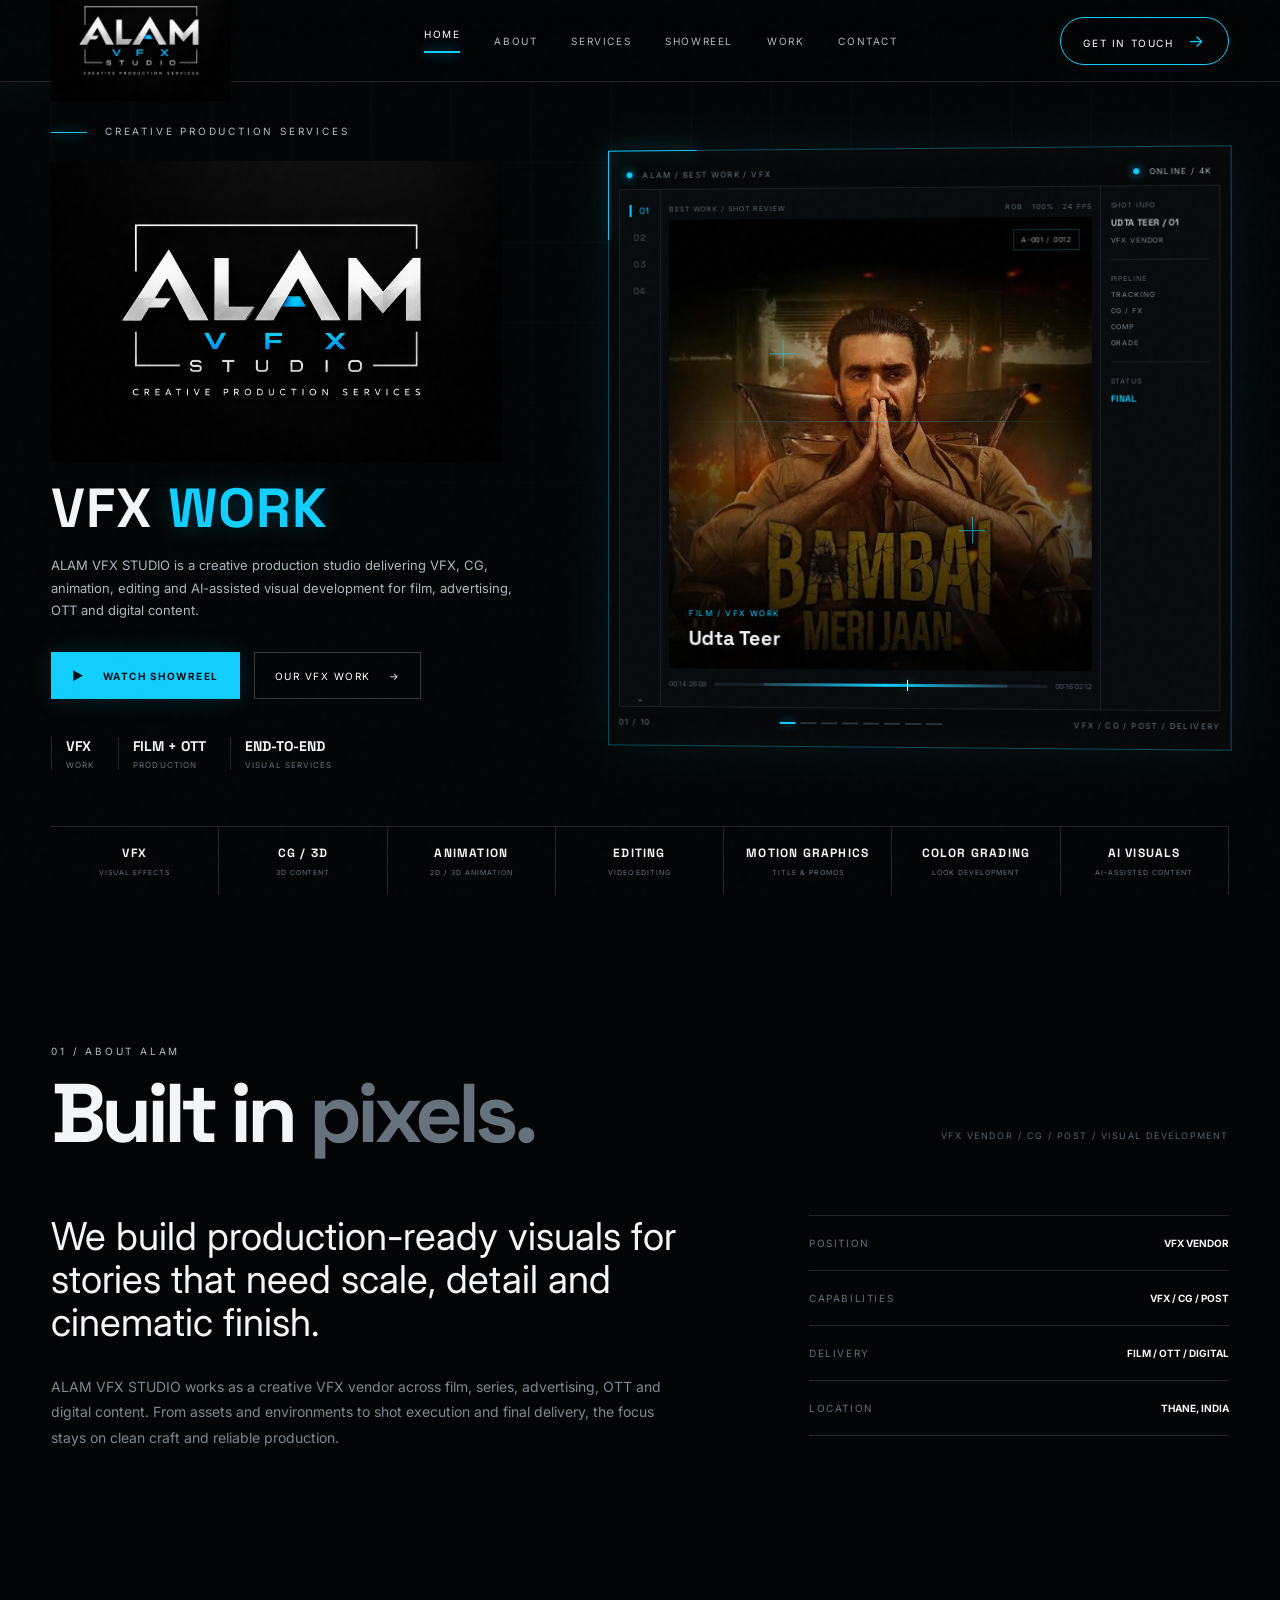
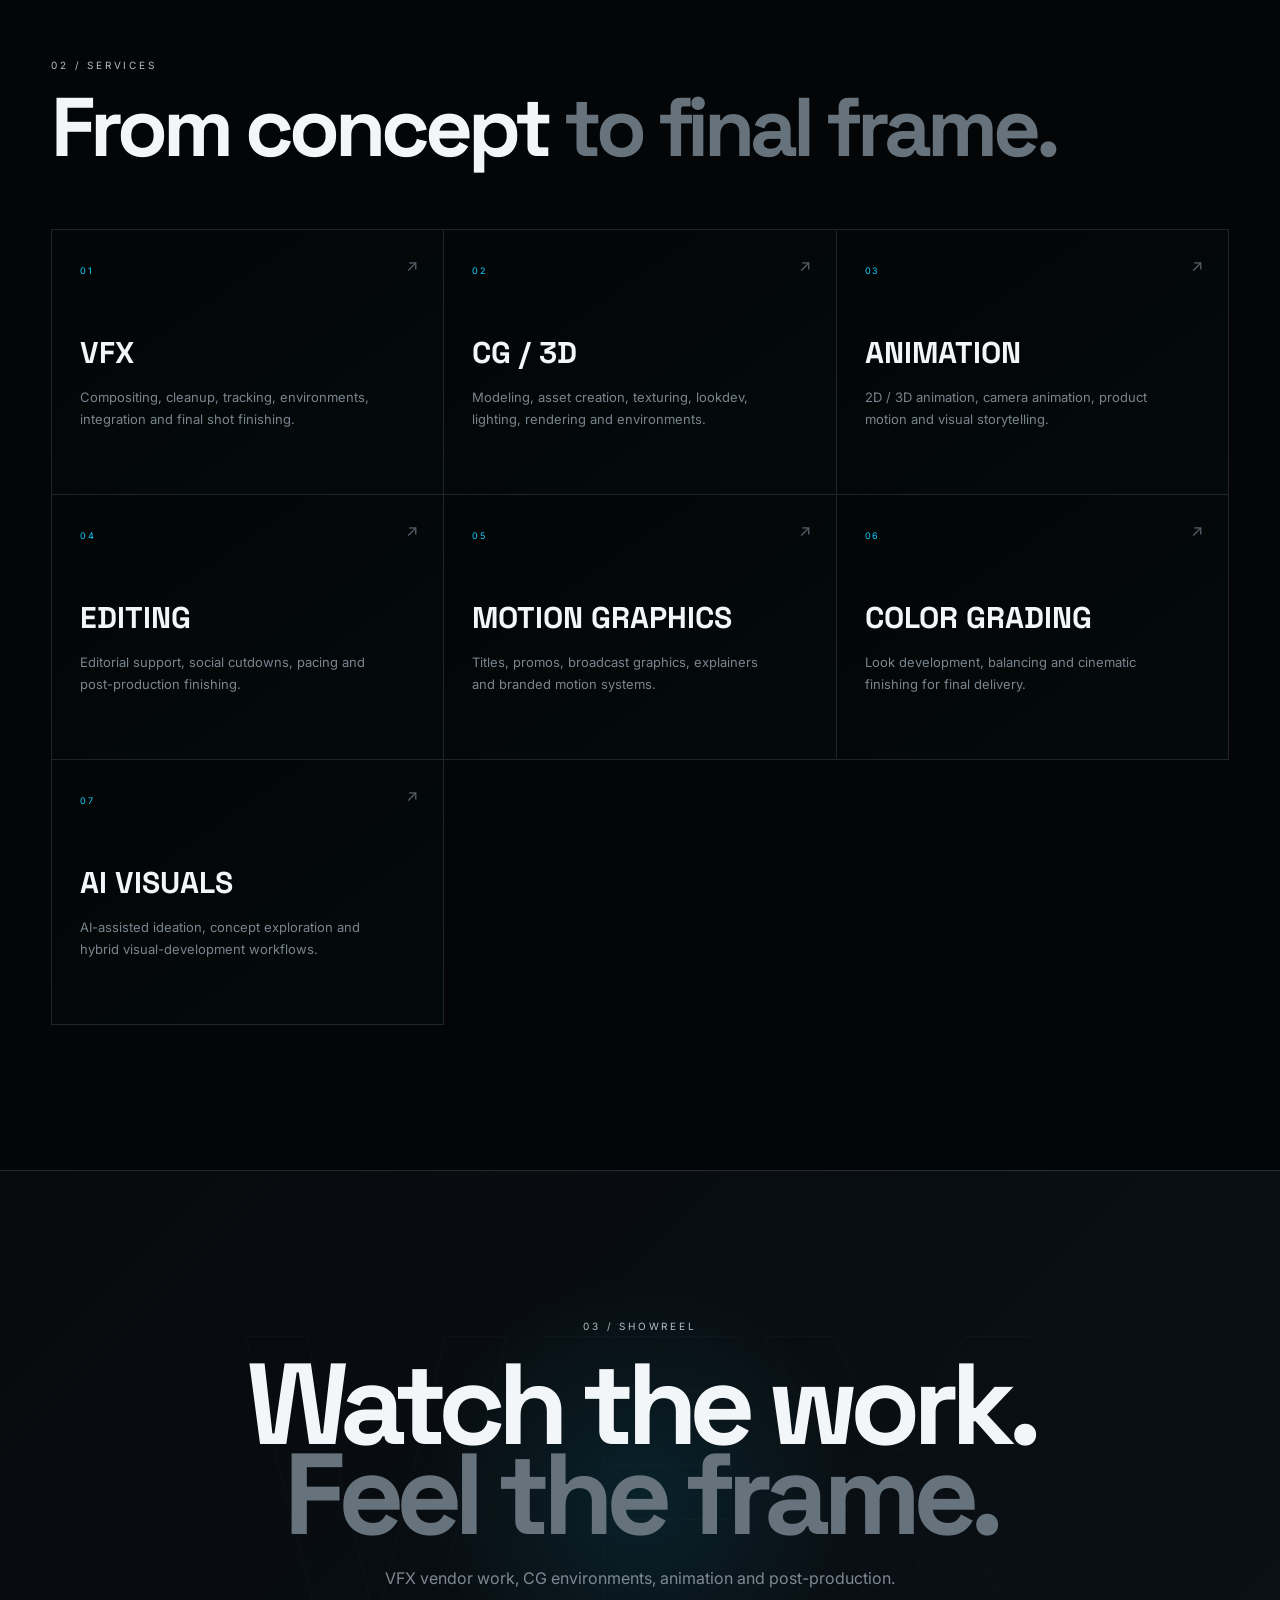
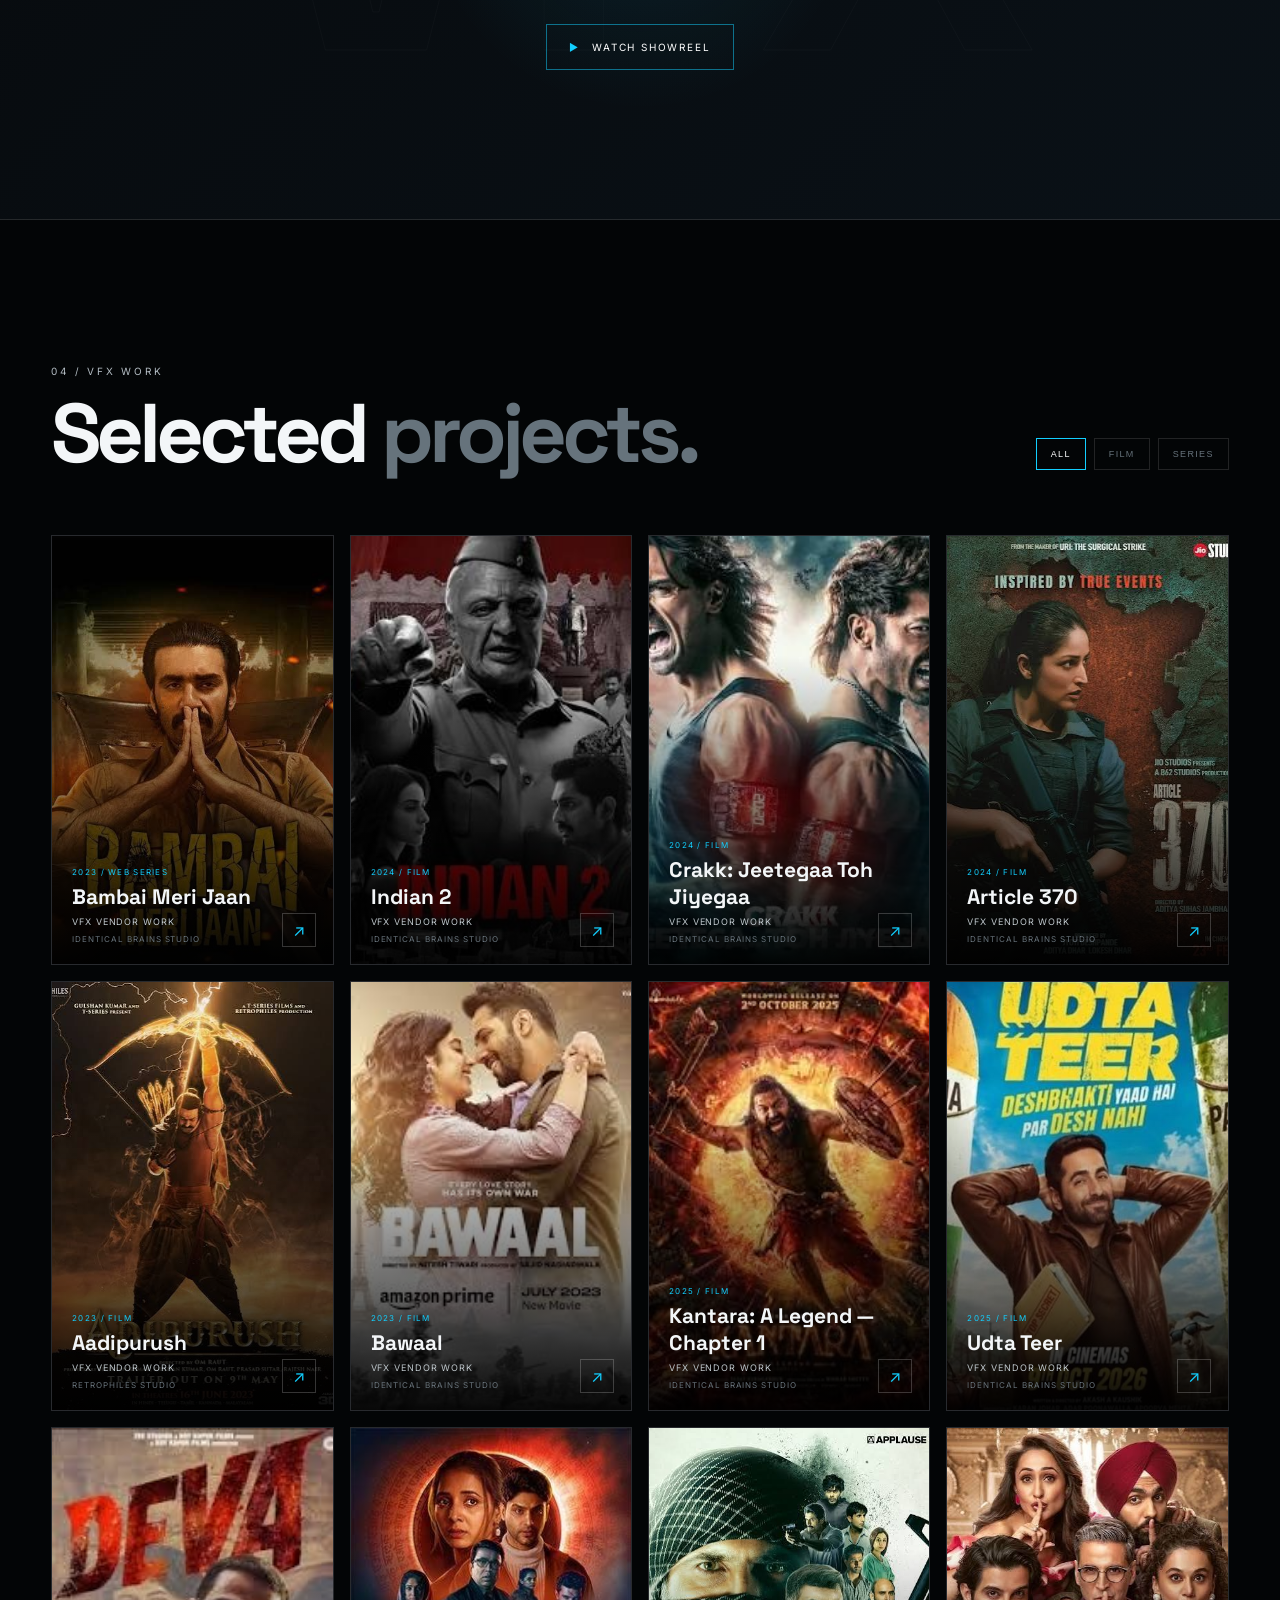
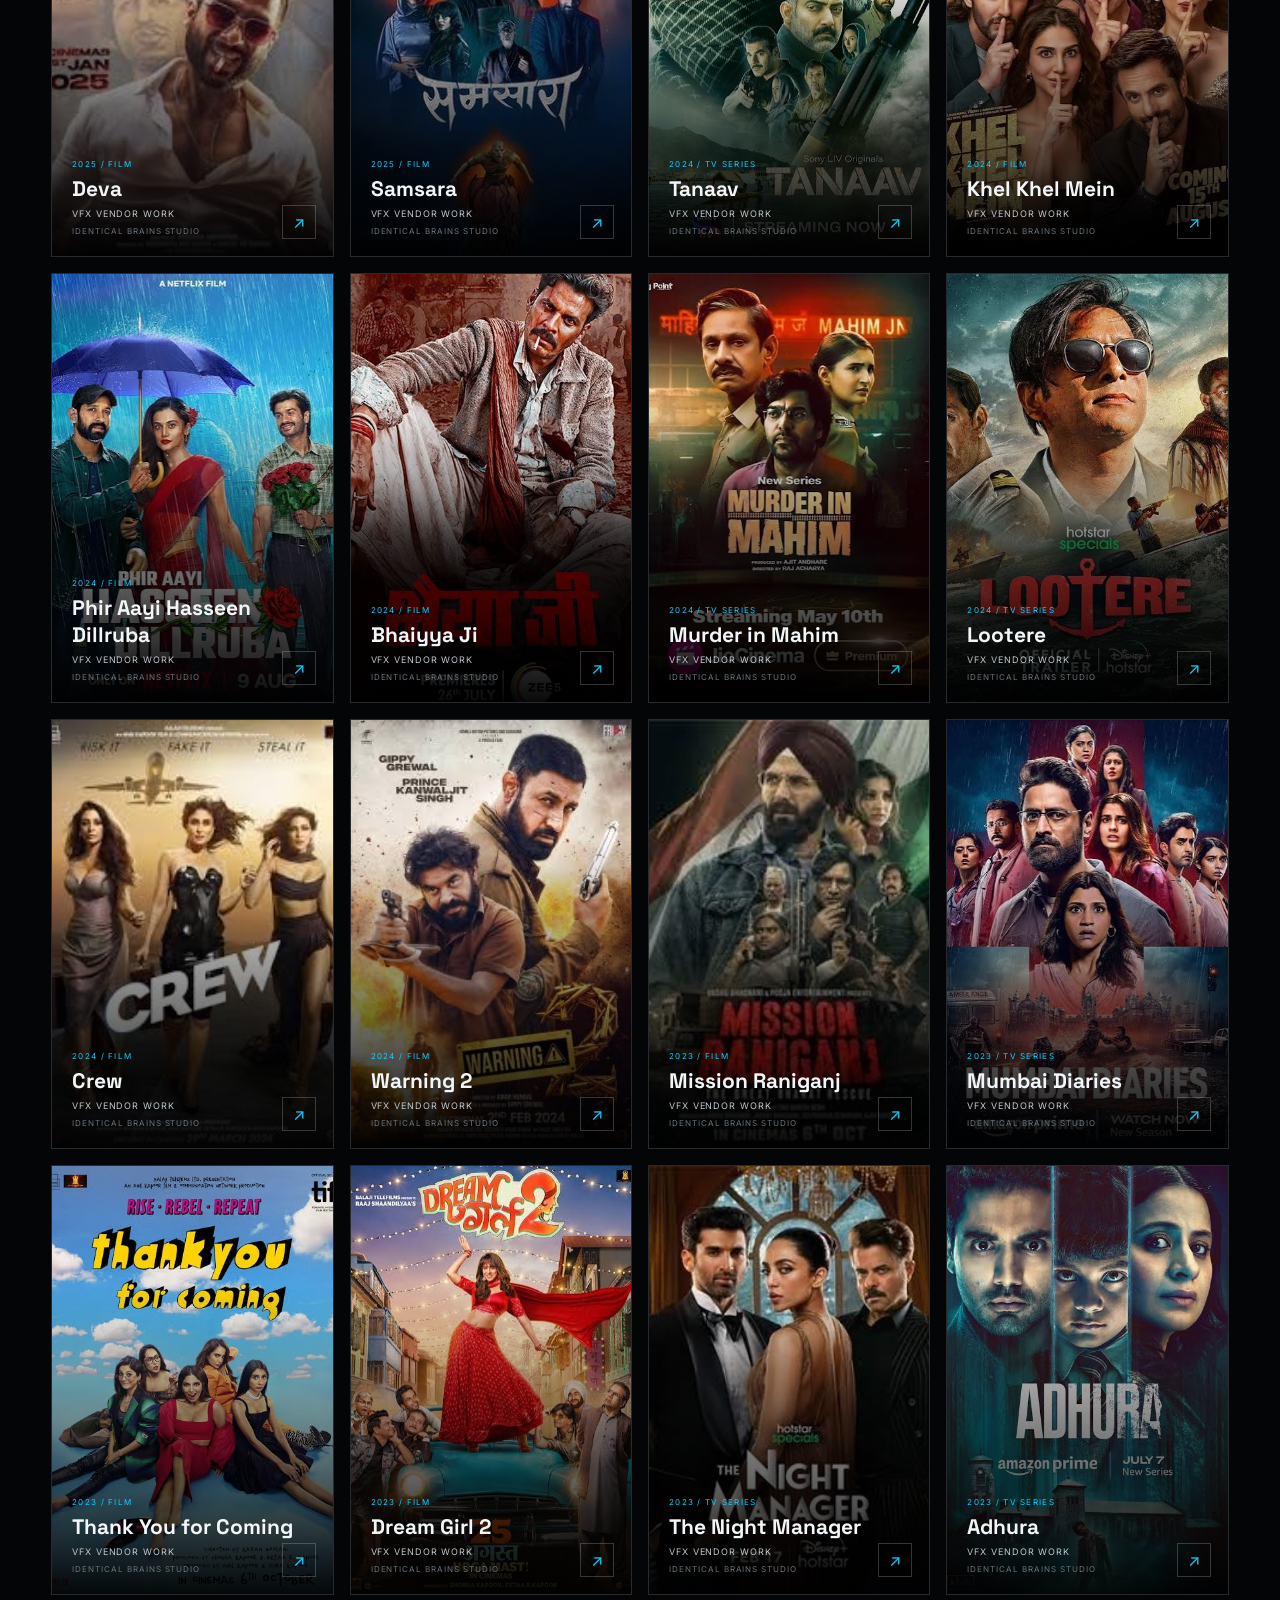
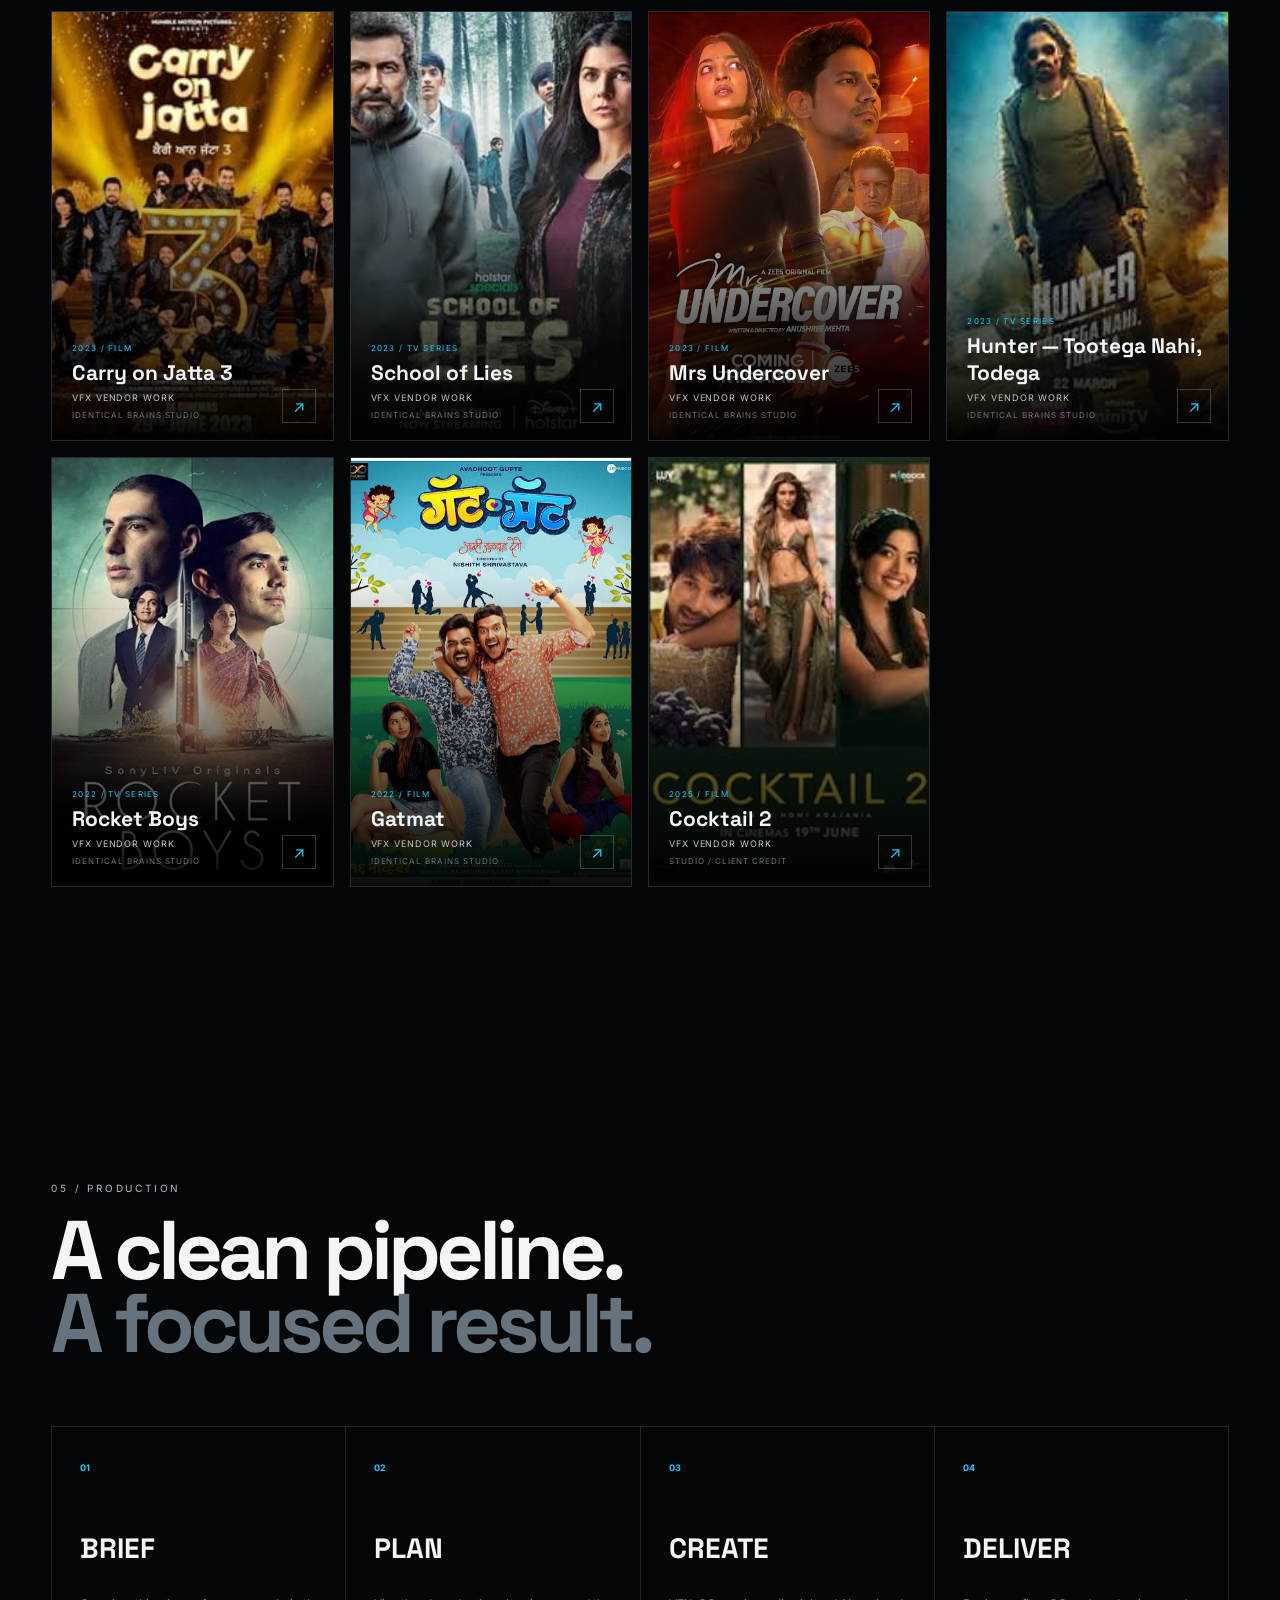
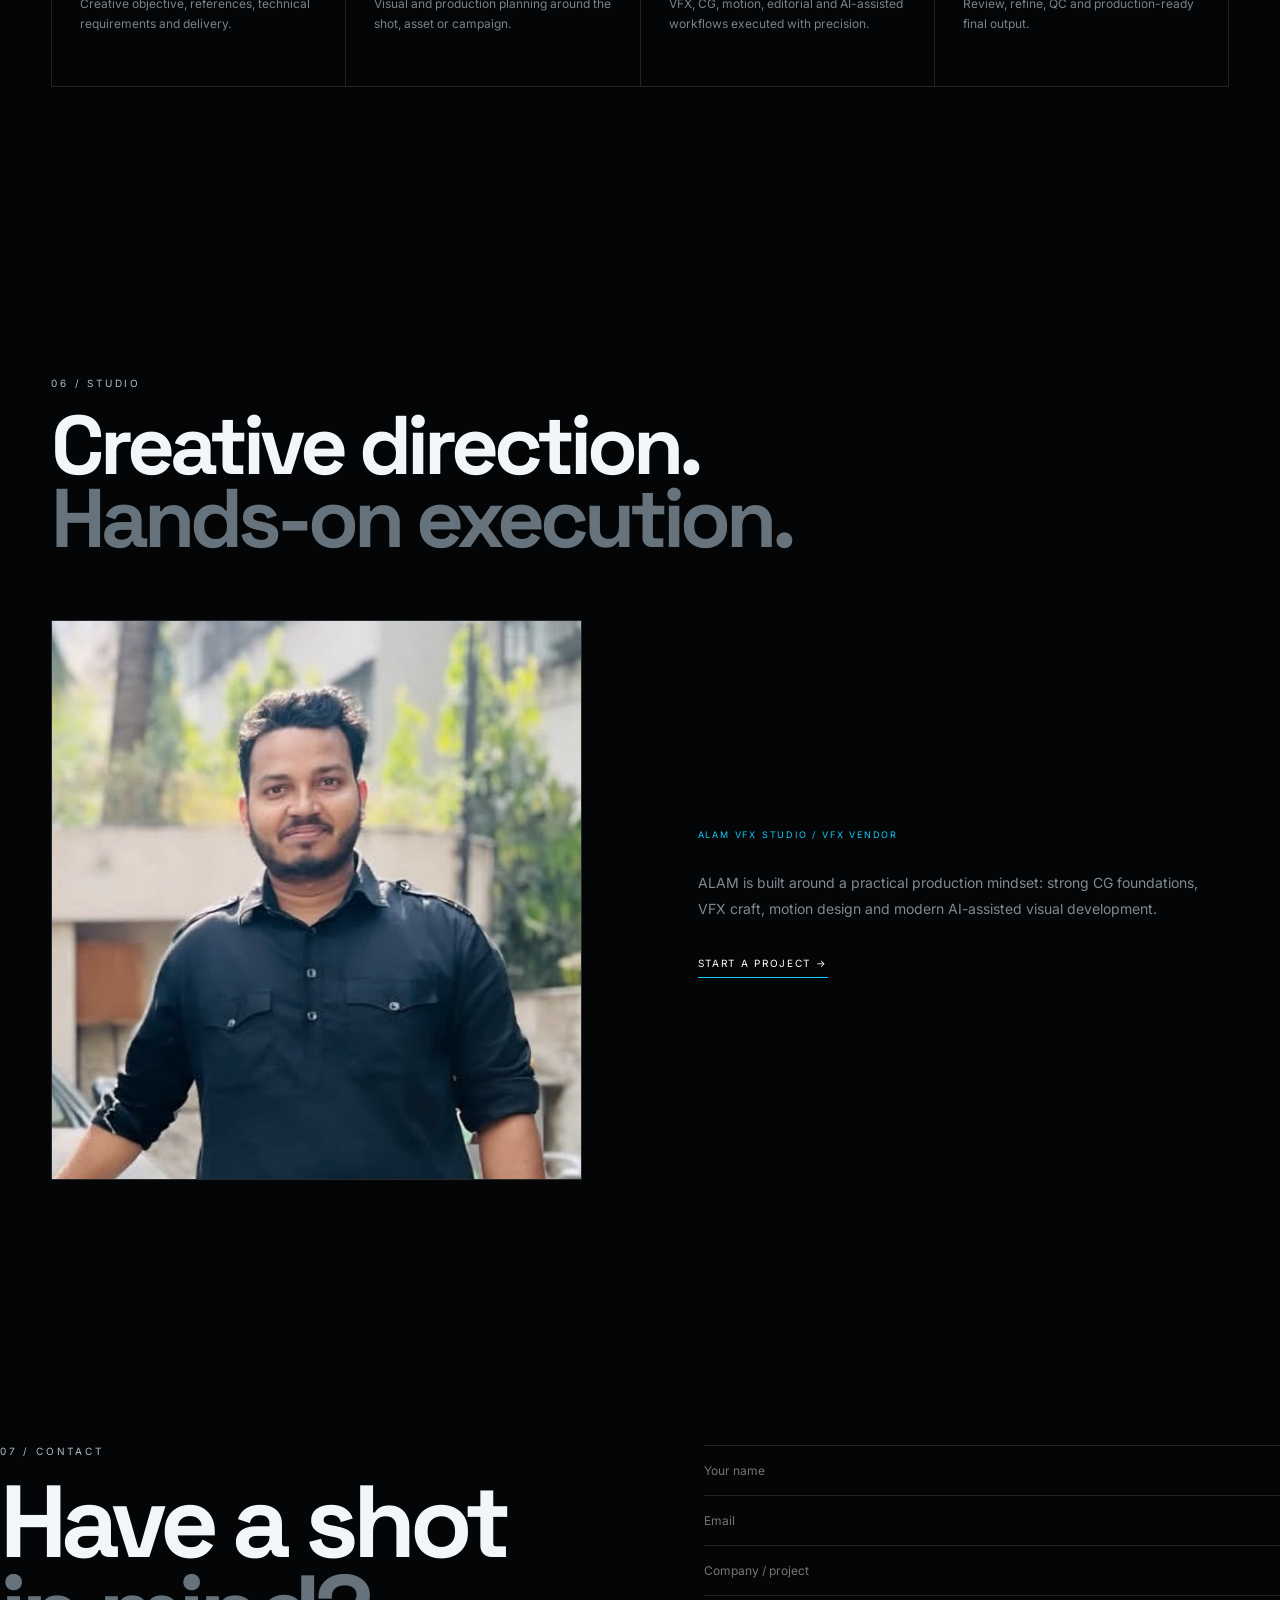
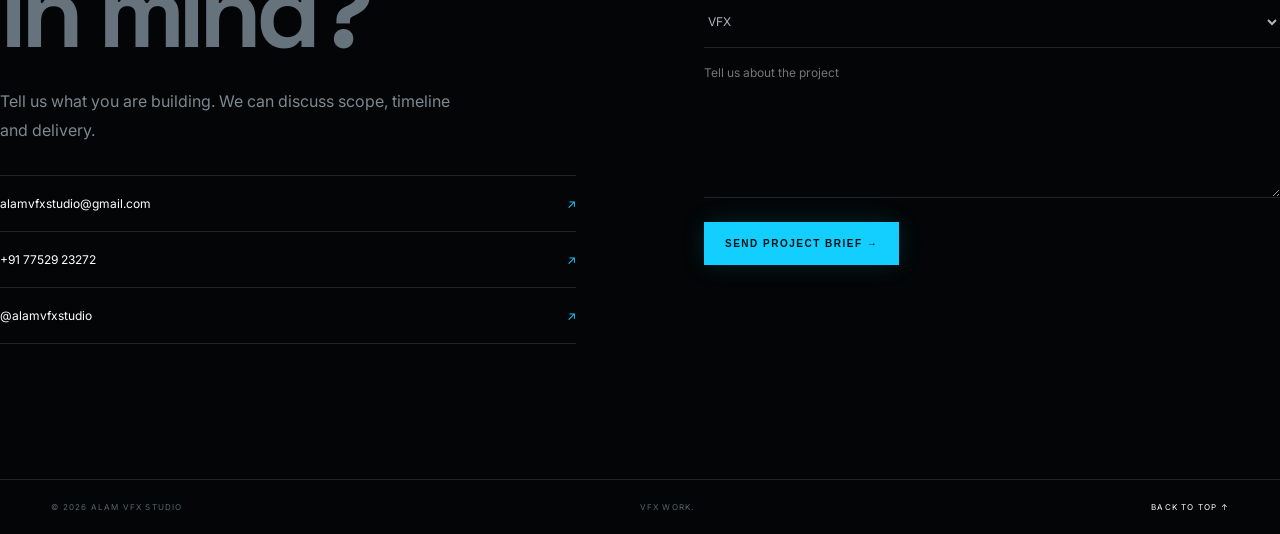
==== commit 59834271: "Add files via upload" ====
--- a/index.html
+++ b/index.html
@@ -6,7 +6,7 @@
 <meta name="description" content="ALAM VFX STUDIO — VFX vendor work, CG, animation, motion graphics, editing and AI-assisted visual development.">
 <meta name="theme-color" content="#05070a">
 <title>ALAM VFX STUDIO — VFX Vendor Work</title>
-<link rel="icon" href="assets/alam-logo-clean.png">
+<link rel="icon" href="alam%20vfx%20logo.png">
 <link rel="preconnect" href="https://fonts.googleapis.com">
 <link rel="preconnect" href="https://fonts.gstatic.com" crossorigin>
 <link href="https://fonts.googleapis.com/css2?family=Inter:wght@400;500;600;700;800&family=Space+Grotesk:wght@400;500;600;700&display=swap" rel="stylesheet">
@@ -17,7 +17,7 @@
 <div class="grain"></div>
 
 <header class="site-header">
-  <a href="#home" class="brand"><img src="assets/alam-logo-clean.png" alt="ALAM VFX STUDIO"></a>
+  <a href="#home" class="brand"><img src="alam%20vfx%20logo.png" alt="ALAM VFX STUDIO"></a>
   <nav class="nav">
     <a class="active" href="#home">HOME</a>
     <a href="#about">ABOUT</a>
@@ -36,7 +36,7 @@
 
   <div class="hero-copy reveal">
     <div class="eyebrow"><span></span> CREATIVE PRODUCTION SERVICES</div>
-    <img class="hero-logo" src="assets/alam-logo-clean.png" alt="ALAM VFX STUDIO">
+    <img class="hero-logo" src="alam%20vfx%20logo.png" alt="ALAM VFX STUDIO">
     <div class="hero-title">VFX <span>WORK</span></div>
     <p class="hero-text">ALAM VFX STUDIO is a creative production studio delivering VFX, CG, animation, editing and AI-assisted visual development for film, advertising, OTT and digital content.</p>
     <div class="hero-actions">
--- a/style.css
+++ b/style.css
@@ -1,55 +1,45 @@
-:root{
-  --bg:#05070a;--panel:#0a0e13;--panel2:#0d1219;--text:#f3f6f8;--muted:#89939e;
-  --line:rgba(255,255,255,.11);--cyan:#18d9ff;--cyan2:#72efff;--max:1240px;
-}
-*{box-sizing:border-box}html{scroll-behavior:smooth}body{margin:0;background:var(--bg);color:var(--text);font-family:Inter,Arial,sans-serif;overflow-x:hidden}
-body:before{content:"";position:fixed;inset:0;pointer-events:none;background:radial-gradient(circle at 80% 15%,rgba(24,217,255,.09),transparent 28%),radial-gradient(circle at 15% 75%,rgba(24,217,255,.045),transparent 25%);z-index:-3}
-.noise{position:fixed;inset:0;pointer-events:none;opacity:.035;z-index:20;background-image:url("data:image/svg+xml,%3Csvg viewBox='0 0 180 180' xmlns='http://www.w3.org/2000/svg'%3E%3Cfilter id='n'%3E%3CfeTurbulence type='fractalNoise' baseFrequency='.9' numOctaves='3' stitchTiles='stitch'/%3E%3C/filter%3E%3Crect width='100%25' height='100%25' filter='url(%23n)' opacity='.6'/%3E%3C/svg%3E")}
-.cursor-glow{position:fixed;width:260px;height:260px;border-radius:50%;pointer-events:none;background:radial-gradient(circle,rgba(24,217,255,.08),transparent 65%);transform:translate(-50%,-50%);z-index:1;mix-blend-mode:screen}
-.site-header{height:78px;position:fixed;top:0;left:0;right:0;z-index:15;display:flex;align-items:center;gap:38px;padding:0 4vw;background:rgba(5,7,10,.72);border-bottom:1px solid var(--line);backdrop-filter:blur(18px)}
-.brand{color:#fff;text-decoration:none;line-height:.8;min-width:150px}.brand-main{display:block;font-family:"Space Grotesk";font-size:27px;font-weight:800;letter-spacing:.08em}.brand-sub{display:block;margin-top:8px;font-size:9px;letter-spacing:.28em;color:#87919c}.brand-sub b{color:var(--cyan)}
-.nav{display:flex;align-items:center;gap:25px;margin:auto}.nav a{color:#8e98a2;text-decoration:none;text-transform:uppercase;font-size:10px;letter-spacing:.16em;transition:.25s}.nav a:hover,.nav a.active{color:#fff}.nav a.active:after{content:"";display:block;height:1px;background:var(--cyan);margin-top:7px}
-.nav-cta{border:1px solid rgba(24,217,255,.45);padding:12px 16px;color:#fff;text-decoration:none;font-size:10px;letter-spacing:.13em;text-transform:uppercase}.nav-cta span{color:var(--cyan);margin-left:7px}
-.menu-toggle{display:none;background:none;border:0}.menu-toggle span{display:block;width:24px;height:1px;background:#fff;margin:6px}
-.hero{min-height:100vh;padding:150px 4vw 0;max-width:1500px;margin:auto;position:relative;display:grid;grid-template-columns:1fr 1fr;gap:5vw;align-items:center}
-.hero-grid{position:absolute;inset:78px 4vw 0;background:linear-gradient(rgba(255,255,255,.035) 1px,transparent 1px),linear-gradient(90deg,rgba(255,255,255,.035) 1px,transparent 1px);background-size:80px 80px;mask-image:linear-gradient(to bottom,#000,transparent 90%);pointer-events:none}
-.hero-copy{position:relative;z-index:2}.eyebrow,.section-no{font-size:10px;letter-spacing:.22em;color:#8c98a2;text-transform:uppercase}.eyebrow span{display:inline-block;width:34px;height:1px;background:var(--cyan);vertical-align:middle;margin-right:10px}
-.hero h1{font-family:"Space Grotesk";font-size:clamp(72px,10vw,150px);line-height:.77;margin:26px 0 28px;letter-spacing:-.07em;font-weight:700}.hero h1 em{font-style:normal;color:transparent;-webkit-text-stroke:1px #b5c0c8}.hero h1 span{color:var(--cyan)}
-.hero-text{max-width:610px;color:#aab4bd;line-height:1.75;font-size:14px}
-.hero-actions{display:flex;gap:12px;margin:34px 0}.btn{display:inline-flex;gap:20px;align-items:center;text-decoration:none;text-transform:uppercase;letter-spacing:.13em;font-size:10px;padding:15px 19px;border:1px solid var(--line);color:#fff}.btn.primary{background:var(--cyan);border-color:var(--cyan);color:#001015;font-weight:700}.btn.ghost:hover{border-color:var(--cyan)}
-.hero-meta{display:flex;gap:28px;margin-top:45px}.hero-meta div{display:flex;flex-direction:column;border-left:1px solid var(--line);padding-left:14px}.hero-meta b{font-family:"Space Grotesk";font-size:18px}.hero-meta span{font-size:8px;color:#69737c;letter-spacing:.13em;margin-top:4px}
-.hero-art{height:min(610px,68vh);position:relative}.art-frame{position:absolute;inset:0;border:1px solid rgba(24,217,255,.26);background:radial-gradient(circle at 50% 45%,rgba(24,217,255,.12),transparent 35%),linear-gradient(135deg,#101820,#040608 55%,#0a1117);overflow:hidden}.art-frame:before,.art-frame:after{content:"";position:absolute;background:var(--cyan);box-shadow:0 0 22px rgba(24,217,255,.7)}.art-frame:before{width:80px;height:1px;top:28px;left:28px}.art-frame:after{width:1px;height:80px;top:28px;left:28px}
-.art-top,.art-bottom{position:absolute;left:25px;right:25px;display:flex;justify-content:space-between;font-size:8px;letter-spacing:.15em;color:#68747e}.art-top{top:22px}.art-bottom{bottom:22px}.art-bottom span:first-child{color:var(--cyan)}
-.art-core{position:absolute;inset:15%;display:grid;place-items:center}.ring{position:absolute;border:1px solid rgba(24,217,255,.2);border-radius:50%;animation:spin 18s linear infinite}.ring-1{width:80%;height:80%;border-style:dashed}.ring-2{width:58%;height:58%;animation-duration:11s;animation-direction:reverse;border-color:rgba(255,255,255,.12)}.ring-3{width:38%;height:38%;border-color:rgba(24,217,255,.55);box-shadow:0 0 55px rgba(24,217,255,.08)}
-.core-a{font-family:"Space Grotesk";font-size:clamp(150px,20vw,310px);font-weight:700;color:transparent;-webkit-text-stroke:1px rgba(255,255,255,.6);line-height:1}.core-label{position:absolute;bottom:10%;font-size:9px;letter-spacing:.35em;color:var(--cyan)}
-.scanline{position:absolute;left:0;right:0;top:50%;height:1px;background:linear-gradient(90deg,transparent,var(--cyan),transparent);opacity:.25;animation:scan 4s ease-in-out infinite}
-.hero-services{grid-column:1/-1;display:grid;grid-template-columns:repeat(5,1fr);border-top:1px solid var(--line);margin-top:-5vh}.hero-services>div{padding:18px 20px;border-right:1px solid var(--line)}.hero-services b{font-size:9px;color:#59646d;display:block}.hero-services strong{display:block;font-family:"Space Grotesk";font-size:20px;margin:6px 0}.hero-services small{color:#68747e;font-size:8px;letter-spacing:.15em}
-.section{max-width:var(--max);margin:auto;padding:150px 4vw}.section-head{display:flex;justify-content:space-between;align-items:end;margin-bottom:70px}.section-head h2,.founder h2,.contact h2{font-family:"Space Grotesk";font-size:clamp(48px,6vw,88px);line-height:.9;letter-spacing:-.055em;margin:20px 0 0}.section-head h2 span,.founder h2 span,.contact h2 span{color:#6c7881}
-.about-grid{display:grid;grid-template-columns:1.5fr 1fr;gap:10vw}.about-lead p:first-child{font-size:clamp(26px,3vw,44px);line-height:1.15;max-width:720px;margin:0 0 30px}.muted{color:#7e8993;line-height:1.8;max-width:650px}.about-facts{border-top:1px solid var(--line)}.about-facts div{display:flex;justify-content:space-between;padding:20px 0;border-bottom:1px solid var(--line);font-size:11px}.about-facts span{color:#65717a;letter-spacing:.16em}.about-facts b{font-size:11px}
-.services{padding-top:80px}.service-grid{display:grid;grid-template-columns:repeat(3,1fr);border-top:1px solid var(--line);border-left:1px solid var(--line)}.service-card{min-height:280px;padding:28px;border-right:1px solid var(--line);border-bottom:1px solid var(--line);position:relative;transition:.35s;background:linear-gradient(145deg,transparent,rgba(24,217,255,.025))}.service-card:hover{background:rgba(24,217,255,.045);transform:translateY(-4px)}.service-card>span{color:var(--cyan);font-size:9px;letter-spacing:.18em}.service-card h3{font-family:"Space Grotesk";font-size:32px;margin:55px 0 14px}.service-card p{color:#79858e;line-height:1.7;font-size:13px;max-width:300px}.service-card i{position:absolute;right:25px;top:25px;color:#56626b;font-style:normal}
-.showreel{min-height:680px;display:grid;place-items:center;text-align:center;background:radial-gradient(circle at center,rgba(24,217,255,.1),transparent 30%),linear-gradient(135deg,#070a0d,#0b1117);border-top:1px solid var(--line);border-bottom:1px solid var(--line);position:relative;overflow:hidden}.showreel:before{content:"SHOWREEL";position:absolute;font-family:"Space Grotesk";font-size:25vw;font-weight:800;color:transparent;-webkit-text-stroke:1px rgba(255,255,255,.025);white-space:nowrap}.showreel-inner{position:relative;z-index:2}.showreel h2{font-family:"Space Grotesk";font-size:clamp(70px,10vw,150px);line-height:.78;letter-spacing:-.07em;margin:30px 0}.showreel h2 span{color:var(--cyan)}.showreel p{color:#7e8993}.play-btn{display:inline-flex;gap:12px;align-items:center;color:#fff;text-decoration:none;border:1px solid rgba(24,217,255,.4);padding:16px 22px;margin-top:20px;font-size:10px;letter-spacing:.18em}.play-btn span{color:var(--cyan)}
-.work{padding-bottom:170px}.work-head{align-items:end}.filters{display:flex;gap:8px}.filter{background:none;color:#66727b;border:1px solid var(--line);padding:10px 14px;font-size:9px;text-transform:uppercase;letter-spacing:.15em;cursor:pointer}.filter.active,.filter:hover{color:#fff;border-color:var(--cyan)}
-.work-grid{display:grid;grid-template-columns:repeat(3,1fr);gap:18px}.work-card{position:relative;min-height:430px;background:#0a0d11;border:1px solid var(--line);overflow:hidden;cursor:pointer;transition:.35s}.work-card:hover{transform:translateY(-7px);border-color:rgba(24,217,255,.4)}.poster{height:100%;min-height:430px;background:linear-gradient(145deg,#101820,#050608);display:grid;place-items:center;position:relative;overflow:hidden}.poster img{width:100%;height:100%;object-fit:cover;position:absolute;inset:0;transition:.5s}.work-card:hover .poster img{transform:scale(1.04)}.poster-fallback{font-family:"Space Grotesk";font-size:28px;letter-spacing:-.03em;color:#dce3e7;text-align:center;padding:30px}.poster-fallback small{display:block;color:var(--cyan);font-size:9px;letter-spacing:.2em;margin-top:10px}.work-overlay{position:absolute;inset:0;background:linear-gradient(transparent 30%,rgba(0,0,0,.95));display:flex;flex-direction:column;justify-content:end;padding:24px}.work-year{font-size:9px;color:var(--cyan);letter-spacing:.16em}.work-overlay h3{font-family:"Space Grotesk";font-size:26px;margin:7px 0}.work-overlay p{font-size:10px;color:#a4adb4;margin:0}.work-overlay .client{margin-top:8px;color:#65717a;font-size:9px;text-transform:uppercase;letter-spacing:.12em}.work-arrow{position:absolute;right:20px;bottom:20px;border:1px solid rgba(255,255,255,.18);width:38px;height:38px;display:grid;place-items:center;color:var(--cyan)}
-.founder{display:grid;grid-template-columns:1fr 1fr;gap:10vw;align-items:center;border-top:1px solid var(--line)}.founder-media{min-height:600px}.founder-placeholder{height:100%;min-height:600px;border:1px solid var(--line);display:grid;place-items:center;position:relative;background:radial-gradient(circle at 50% 45%,rgba(24,217,255,.12),transparent 35%),#090d12}.founder-placeholder strong{font-family:"Space Grotesk";font-size:260px;color:transparent;-webkit-text-stroke:1px rgba(255,255,255,.22)}.founder-placeholder span{position:absolute;top:22px;left:22px;color:var(--cyan);font-size:9px;letter-spacing:.2em}.founder-placeholder small{position:absolute;bottom:20px;left:22px;color:#59656e;font-size:8px;letter-spacing:.15em}.founder-copy>p{color:#7f8a93;line-height:1.85;font-size:14px;max-width:550px;margin-top:35px}.signature{margin-top:70px;font-family:"Space Grotesk";font-size:28px;letter-spacing:.2em}.signature small{font-family:Inter;font-size:8px;color:var(--cyan);letter-spacing:.35em}
-.contact{padding:150px 4vw 25px;max-width:var(--max);margin:auto}.contact-inner{display:grid;grid-template-columns:1fr 1fr;gap:10vw;padding-bottom:120px}.contact h2{font-size:clamp(62px,8vw,110px)}.contact-inner>div>p{color:#7d8891;max-width:480px;line-height:1.8;margin-top:30px}.contact-links{border-top:1px solid var(--line)}.contact-links a,.contact-location{display:grid;grid-template-columns:110px 1fr 30px;gap:10px;align-items:center;padding:22px 0;border-bottom:1px solid var(--line);text-decoration:none;color:#fff}.contact-links span{font-size:8px;color:#66727b;letter-spacing:.17em}.contact-links b{font-size:13px;font-weight:500}.contact-links i{color:var(--cyan);font-style:normal;text-align:right}.contact-location{grid-template-columns:110px 1fr}.contact-location b{font-size:13px;font-weight:500}
-footer{border-top:1px solid var(--line);padding-top:22px;display:flex;justify-content:space-between;color:#56616a;font-size:8px;letter-spacing:.16em}footer a{color:#8c979f;text-decoration:none}
-.modal{position:fixed;inset:0;background:rgba(2,4,6,.93);backdrop-filter:blur(16px);z-index:30;display:none;align-items:center;justify-content:center;padding:6vw}.modal.open{display:flex}.modal-close{position:absolute;top:25px;right:35px;background:none;border:0;color:#fff;font-size:36px;cursor:pointer}.modal-inner{max-width:1000px;width:100%;display:grid;grid-template-columns:1fr 1fr;gap:40px}.modal-inner img{width:100%;max-height:70vh;object-fit:cover;background:#0a0d11}.modal-copy{align-self:center}.modal-copy span{font-size:9px;color:var(--cyan);letter-spacing:.18em}.modal-copy h2{font-family:"Space Grotesk";font-size:clamp(40px,5vw,70px);line-height:.9;margin:20px 0}.modal-copy p{color:#8b969f;line-height:1.8}.modal-client{margin-top:35px;border-top:1px solid var(--line);padding-top:18px;color:#c8d0d5;font-size:10px;letter-spacing:.12em;text-transform:uppercase}
-.reveal{opacity:0;transform:translateY(25px);transition:opacity .8s ease,transform .8s ease}.reveal.visible{opacity:1;transform:none}.delay-1{transition-delay:.12s}.delay-2{transition-delay:.24s}
-@keyframes spin{to{transform:rotate(360deg)}}@keyframes scan{0%,100%{transform:translateY(-180px);opacity:0}50%{transform:translateY(180px);opacity:.4}}
-@media(max-width:950px){
- .site-header{gap:15px}.nav{display:none}.nav.open{display:flex;position:absolute;top:78px;left:0;right:0;background:rgba(5,7,10,.97);flex-direction:column;padding:28px;gap:22px;border-bottom:1px solid var(--line)}.menu-toggle{display:block;margin-left:auto}.nav-cta{display:none}
- .hero{grid-template-columns:1fr;padding-top:125px}.hero-art{height:480px}.hero-services{margin-top:0}.service-grid,.work-grid{grid-template-columns:1fr 1fr}.founder,.contact-inner,.about-grid{grid-template-columns:1fr;gap:55px}.founder-media,.founder-placeholder{min-height:500px}.modal-inner{grid-template-columns:1fr}.modal-inner img{max-height:45vh}
-}
-@media(max-width:620px){
- .site-header{padding:0 20px}.hero,.section,.contact{padding-left:20px;padding-right:20px}.hero h1{font-size:70px}.hero-meta{gap:13px}.hero-meta b{font-size:15px}.hero-services{grid-template-columns:1fr 1fr}.hero-services>div:nth-child(5){grid-column:1/-1}.section{padding-top:100px;padding-bottom:100px}.section-head{display:block;margin-bottom:45px}.filters{margin-top:30px}.service-grid,.work-grid{grid-template-columns:1fr}.service-card{min-height:240px}.showreel{min-height:550px}.founder-media,.founder-placeholder{min-height:420px}.founder-placeholder strong{font-size:180px}.contact-links a,.contact-location{grid-template-columns:80px 1fr 20px}.contact-links b{font-size:11px}.contact{padding-top:100px}footer{flex-wrap:wrap;gap:14px}
-}
+:root{--bg:#030506;--panel:#080c10;--text:#f3f6f8;--muted:#7d8992;--line:rgba(255,255,255,.12);--cyan:#12cfff;--max:1500px}
+*{box-sizing:border-box}html{scroll-behavior:smooth}body{margin:0;background:var(--bg);color:var(--text);font-family:Inter,Arial,sans-serif;overflow-x:hidden}.grain{position:fixed;inset:0;z-index:50;pointer-events:none;opacity:.025;background-image:url("data:image/svg+xml,%3Csvg viewBox='0 0 180 180' xmlns='http://www.w3.org/2000/svg'%3E%3Cfilter id='n'%3E%3CfeTurbulence type='fractalNoise' baseFrequency='.8' numOctaves='3' stitchTiles='stitch'/%3E%3C/filter%3E%3Crect width='100%25' height='100%25' filter='url(%23n)' opacity='.6'/%3E%3C/svg%3E")}.cursor-glow{position:fixed;width:260px;height:260px;border-radius:50%;pointer-events:none;background:radial-gradient(circle,rgba(18,207,255,.09),transparent 65%);transform:translate(-50%,-50%);z-index:1;mix-blend-mode:screen}
+.site-header{height:82px;position:fixed;top:0;left:0;right:0;z-index:20;display:flex;align-items:center;gap:40px;padding:0 4vw;background:linear-gradient(180deg,rgba(2,4,5,.94),rgba(2,4,5,.65));border-bottom:1px solid var(--line);backdrop-filter:blur(16px)}.brand{width:210px;height:64px;display:flex;align-items:center}.brand img{width:180px;height:auto;display:block}.nav{display:flex;align-items:center;justify-content:center;gap:34px;margin:auto}.nav a,.nav-cta{text-decoration:none;text-transform:uppercase;letter-spacing:.16em;font-size:10px;color:#b2bac0;transition:.25s}.nav a:hover,.nav a.active{color:#fff}.nav a.active:after{content:"";display:block;height:2px;background:var(--cyan);box-shadow:0 0 12px rgba(18,207,255,.7);margin-top:11px}.nav-cta{border:1px solid var(--cyan);border-radius:24px;padding:13px 22px;color:#fff;box-shadow:0 0 18px rgba(18,207,255,.05)}.nav-cta span{color:var(--cyan);font-size:17px;margin-left:10px}.menu-toggle{display:none;background:none;border:0}.menu-toggle span{display:block;width:24px;height:1px;background:#fff;margin:6px}
+.hero{max-width:var(--max);min-height:100vh;margin:auto;padding:120px 4vw 0;position:relative;display:grid;grid-template-columns:minmax(0,.88fr) minmax(0,1.12fr);gap:5vw;align-items:center}.hero-grid{position:absolute;inset:82px 4vw 0;background:linear-gradient(rgba(255,255,255,.025) 1px,transparent 1px),linear-gradient(90deg,rgba(255,255,255,.025) 1px,transparent 1px);background-size:80px 80px;mask-image:linear-gradient(to bottom,#000,transparent 88%);pointer-events:none}.hero-copy,.hero-screen{position:relative;z-index:2}.eyebrow,.section-no{font-size:10px;letter-spacing:.28em;color:#b4bdc4;text-transform:uppercase}.eyebrow span{display:inline-block;width:36px;height:1px;background:var(--cyan);vertical-align:middle;margin-right:12px;box-shadow:0 0 12px var(--cyan)}.hero-logo{width:min(520px,92%);display:block;margin:24px 0 20px}.hero-title{font-family:"Space Grotesk";font-size:clamp(34px,4.3vw,68px);font-weight:700;letter-spacing:.02em;line-height:.95;margin-bottom:20px}.hero-title span{color:var(--cyan);text-shadow:0 0 24px rgba(18,207,255,.25)}.hero-text{max-width:620px;color:#aeb8bf;line-height:1.75;font-size:13px}.hero-actions{display:flex;gap:14px;margin:30px 0}.btn{display:inline-flex;gap:18px;align-items:center;justify-content:center;text-decoration:none;text-transform:uppercase;letter-spacing:.15em;font-size:10px;padding:15px 20px;border:1px solid rgba(255,255,255,.2);color:#fff;cursor:pointer;background:transparent}.btn.primary{background:var(--cyan);border-color:var(--cyan);color:#001116;font-weight:700;box-shadow:0 0 24px rgba(18,207,255,.15)}.btn.ghost:hover{border-color:var(--cyan);box-shadow:0 0 18px rgba(18,207,255,.12)}.play{font-size:12px}.hero-meta{display:flex;gap:24px;margin-top:38px}.hero-meta div{display:flex;flex-direction:column;border-left:1px solid var(--line);padding-left:14px}.hero-meta b{font-family:"Space Grotesk";font-size:14px}.hero-meta span{font-size:8px;color:#69747d;letter-spacing:.13em;margin-top:5px}
+.hero-screen{height:min(600px,68vh);min-height:440px}.screen-shell{height:100%;border:1px solid rgba(18,207,255,.34);background:#05080a;box-shadow:0 0 50px rgba(18,207,255,.06),inset 0 0 50px rgba(18,207,255,.04);padding:12px;position:relative;transform:perspective(1200px) rotateY(-2deg)}.screen-shell:before,.screen-shell:after{content:"";position:absolute;background:var(--cyan);box-shadow:0 0 18px var(--cyan);z-index:5}.screen-shell:before{width:90px;height:1px;left:-1px;top:-1px}.screen-shell:after{height:90px;width:1px;left:-1px;top:-1px}.screen-top,.screen-bottom{height:30px;display:flex;align-items:center;justify-content:space-between;color:#68747c;font-size:8px;letter-spacing:.17em}.live{color:#aab4ba}.live i{display:inline-block;width:6px;height:6px;border-radius:50%;background:var(--cyan);margin-right:6px;box-shadow:0 0 10px var(--cyan)}.poster-stage{position:relative;height:calc(100% - 60px);overflow:hidden;background:#0a0d10}.poster-stage img{position:absolute;inset:0;width:100%;height:100%;object-fit:cover;transition:opacity .5s,transform 1s}.poster-stage img.fade{opacity:0}.poster-stage:after{content:"";position:absolute;inset:0;background:linear-gradient(180deg,rgba(0,0,0,.08),transparent 42%,rgba(0,0,0,.85)),linear-gradient(90deg,rgba(0,0,0,.22),transparent 45%,rgba(0,0,0,.25))}.screen-vignette{position:absolute;inset:0;z-index:2;box-shadow:inset 0 0 90px rgba(0,0,0,.8);pointer-events:none}.scan{position:absolute;left:0;right:0;top:45%;height:1px;background:linear-gradient(90deg,transparent,var(--cyan),transparent);opacity:.3;z-index:4;animation:scan 4s ease-in-out infinite}.poster-caption{position:absolute;left:26px;bottom:25px;z-index:5;display:flex;flex-direction:column;gap:7px;text-shadow:0 2px 12px #000}.poster-caption span{font-size:8px;letter-spacing:.2em;color:var(--cyan)}.poster-caption b{font-family:"Space Grotesk";font-size:25px}.screen-dots{display:flex;gap:5px}.screen-dots i{width:16px;height:2px;background:#27323a}.screen-dots i.active{background:var(--cyan);box-shadow:0 0 8px rgba(18,207,255,.6)}
+.hero-services{grid-column:1/-1;display:grid;grid-template-columns:repeat(7,1fr);border-top:1px solid var(--line);margin-top:-2vh}.hero-services>div{padding:18px 12px;border-right:1px solid var(--line);text-align:center}.hero-services strong{display:block;font-family:"Space Grotesk";font-size:12px;letter-spacing:.1em}.hero-services small{color:#68737c;font-size:7px;letter-spacing:.14em;display:block;margin-top:7px}
+.section{max-width:var(--max);margin:auto;padding:145px 4vw}.section-head{display:flex;justify-content:space-between;align-items:end;margin-bottom:65px}.section-head h2,.contact h2{font-family:"Space Grotesk";font-size:clamp(52px,6.5vw,92px);line-height:.88;letter-spacing:-.06em;margin:20px 0 0}.section-head h2 span,.contact h2 span,.showreel h2 span{color:#66737c}.section-note{font-size:9px;color:#59656d;letter-spacing:.16em}.about-grid{display:grid;grid-template-columns:1.5fr 1fr;gap:10vw}.about-lead p:first-child{font-size:clamp(28px,3vw,46px);line-height:1.12;max-width:760px;margin:0 0 30px}.muted{color:#7e8992;line-height:1.8;max-width:700px;font-size:14px}.about-facts{border-top:1px solid var(--line)}.about-facts div{display:flex;justify-content:space-between;padding:21px 0;border-bottom:1px solid var(--line);font-size:10px}.about-facts span{color:#65717a;letter-spacing:.16em}.about-facts b{font-size:10px}
+.services{padding-top:50px}.service-grid{display:grid;grid-template-columns:repeat(3,1fr);border-top:1px solid var(--line);border-left:1px solid var(--line)}.service-card{min-height:265px;padding:28px;border-right:1px solid var(--line);border-bottom:1px solid var(--line);position:relative;transition:.35s;background:linear-gradient(145deg,transparent,rgba(18,207,255,.025))}.service-card:hover{background:rgba(18,207,255,.05);transform:translateY(-4px);border-color:rgba(18,207,255,.35)}.service-card>span{color:var(--cyan);font-size:9px;letter-spacing:.18em}.service-card h3{font-family:"Space Grotesk";font-size:30px;margin:55px 0 14px}.service-card p{color:#79858e;line-height:1.7;font-size:13px;max-width:310px}.service-card i{position:absolute;right:25px;top:25px;color:#56626b;font-style:normal}
+.showreel{min-height:650px;display:grid;place-items:center;text-align:center;background:radial-gradient(circle at center,rgba(18,207,255,.1),transparent 30%),linear-gradient(135deg,#070a0d,#0a1117);border-top:1px solid var(--line);border-bottom:1px solid var(--line);position:relative;overflow:hidden}.showreel:before{content:"VFX";position:absolute;font-family:"Space Grotesk";font-size:35vw;font-weight:800;color:transparent;-webkit-text-stroke:1px rgba(255,255,255,.025);white-space:nowrap}.showreel-inner{position:relative;z-index:2}.showreel h2{font-family:"Space Grotesk";font-size:clamp(70px,9vw,145px);line-height:.78;letter-spacing:-.07em;margin:28px 0}.showreel p{color:#7e8993}.play-btn{display:inline-flex;gap:12px;align-items:center;color:#fff;text-decoration:none;border:1px solid rgba(18,207,255,.5);padding:16px 22px;margin-top:20px;font-size:10px;letter-spacing:.18em}.play-btn span{color:var(--cyan)}
+.work{padding-bottom:150px}.filters{display:flex;gap:8px}.filter{background:none;color:#66727b;border:1px solid var(--line);padding:10px 14px;font-size:9px;text-transform:uppercase;letter-spacing:.15em;cursor:pointer}.filter.active,.filter:hover{color:#fff;border-color:var(--cyan)}.work-grid{display:grid;grid-template-columns:repeat(4,1fr);gap:16px}.work-card{position:relative;height:430px;background:#0a0d11;border:1px solid var(--line);overflow:hidden;cursor:pointer;transition:.35s}.work-card:hover{transform:translateY(-6px);border-color:rgba(18,207,255,.4)}.poster{height:100%;position:relative;overflow:hidden}.poster img{width:100%;height:100%;object-fit:cover;transition:.6s}.work-card:hover .poster img{transform:scale(1.06)}.work-overlay{position:absolute;inset:0;background:linear-gradient(transparent 28%,rgba(0,0,0,.96));display:flex;flex-direction:column;justify-content:end;padding:20px}.work-year{font-size:8px;color:var(--cyan);letter-spacing:.16em}.work-overlay h3{font-family:"Space Grotesk";font-size:21px;margin:6px 0}.work-overlay p{font-size:9px;color:#c0c8cd;margin:0;text-transform:uppercase;letter-spacing:.1em}.work-overlay .client{margin-top:7px;color:#68737b;font-size:8px;text-transform:uppercase;letter-spacing:.12em}.work-arrow{position:absolute;right:17px;bottom:17px;border:1px solid rgba(255,255,255,.2);width:34px;height:34px;display:grid;place-items:center;color:var(--cyan)}.poster-fallback{height:100%;display:grid;place-items:center;color:#ddd;text-align:center;padding:20px}
+.process-grid{display:grid;grid-template-columns:repeat(4,1fr);border-top:1px solid var(--line);border-left:1px solid var(--line)}.process-grid>div{min-height:260px;padding:28px;border-right:1px solid var(--line);border-bottom:1px solid var(--line)}.process-grid b{font-size:9px;color:var(--cyan)}.process-grid h3{font-family:"Space Grotesk";font-size:28px;margin-top:55px}.process-grid p{color:#78838c;line-height:1.7;font-size:12px}
+.founder-grid{display:grid;grid-template-columns:1fr 1fr;gap:9vw;align-items:center}.founder-media{height:560px;overflow:hidden;border:1px solid var(--line);background:#090c0f}.founder-media img{width:100%;height:100%;object-fit:cover;object-position:center 20%;filter:saturate(.75) contrast(1.05)}.role{font-size:9px;color:var(--cyan);letter-spacing:.2em}.founder-copy p{color:#7f8a93;line-height:1.85;font-size:14px;max-width:550px;margin:30px 0}.text-link{color:#fff;text-decoration:none;font-size:10px;letter-spacing:.17em;border-bottom:1px solid var(--cyan);padding-bottom:8px}
+.contact{padding-top:120px;padding-bottom:35px}.contact-inner{display:grid;grid-template-columns:1fr 1fr;gap:10vw;padding-bottom:100px}.contact h2{font-size:clamp(62px,8vw,115px)}.contact-inner>div>p{color:#7d8891;max-width:480px;line-height:1.8;margin:30px 0}.contact-links{border-top:1px solid var(--line)}.contact-links a{display:flex;justify-content:space-between;padding:20px 0;border-bottom:1px solid var(--line);color:#fff;text-decoration:none;font-size:12px}.contact-links a span{color:var(--cyan)}form{border-top:1px solid var(--line)}form input,form select,form textarea{width:100%;background:transparent;border:0;border-bottom:1px solid var(--line);color:#fff;padding:17px 0;font:12px Inter;outline:none}form input:focus,form select:focus,form textarea:focus{border-color:var(--cyan)}form select{color:#aeb7bd}form select option{background:#080c10;color:#fff}form textarea{min-height:150px;resize:vertical}form .btn{margin-top:20px}
+footer{max-width:var(--max);margin:auto;padding:22px 4vw;border-top:1px solid var(--line);display:flex;justify-content:space-between;color:#59656d;font-size:8px;letter-spacing:.15em}footer a{color:#fff;text-decoration:none}
+.modal{position:fixed;inset:0;background:rgba(0,0,0,.86);backdrop-filter:blur(12px);display:none;place-items:center;padding:30px;z-index:100}.modal.open{display:grid}.modal-box{width:min(1050px,95vw);max-height:90vh;overflow:auto;background:#080c10;border:1px solid rgba(18,207,255,.35);display:grid;grid-template-columns:1fr 1fr;position:relative}.modal-box>img{width:100%;height:620px;object-fit:cover}.modal-copy{padding:55px 40px}.modal-copy>span{font-size:9px;color:var(--cyan);letter-spacing:.15em}.modal-copy h2{font-family:"Space Grotesk";font-size:48px;line-height:.95}.modal-copy p{color:#7d8891;line-height:1.8}.modal-copy b{font-size:9px;color:#68747c;text-transform:uppercase;letter-spacing:.12em}.modal-close{position:absolute;right:14px;top:10px;background:none;border:0;color:#fff;font-size:30px;z-index:3;cursor:pointer}
+.reveal{opacity:0;transform:translateY(18px);transition:.7s ease}.reveal.visible{opacity:1;transform:none}@keyframes scan{0%,100%{transform:translateY(-150px);opacity:0}45%,55%{opacity:.35}50%{transform:translateY(150px)}}@media(max-width:1050px){.nav{gap:18px}.hero{grid-template-columns:1fr}.hero-screen{height:520px}.hero-services{grid-template-columns:repeat(4,1fr)}.work-grid{grid-template-columns:repeat(3,1fr)}.service-grid{grid-template-columns:repeat(2,1fr)}.founder-grid,.contact-inner{grid-template-columns:1fr}.founder-media{height:500px}.process-grid{grid-template-columns:repeat(2,1fr)}}@media(max-width:760px){.site-header{height:70px;padding:0 5vw}.brand{width:145px}.brand img{width:140px}.nav{position:absolute;top:70px;left:0;right:0;display:none;flex-direction:column;align-items:flex-start;padding:25px 5vw;background:rgba(3,5,6,.97);border-bottom:1px solid var(--line)}.nav.open{display:flex}.nav-cta{display:none}.menu-toggle{display:block;margin-left:auto}.hero{padding:105px 5vw 0;gap:30px}.hero-logo{width:90%;margin-top:20px}.hero-title{font-size:42px}.hero-actions{flex-direction:column}.hero-actions .btn{width:100%}.hero-meta{gap:12px;flex-wrap:wrap}.hero-screen{height:58vh;min-height:360px}.screen-shell{transform:none}.hero-services{grid-template-columns:repeat(2,1fr);margin-top:25px}.hero-services>div{padding:15px 8px}.section{padding:95px 5vw}.section-head{display:block;margin-bottom:45px}.section-note{margin-top:20px}.about-grid{grid-template-columns:1fr;gap:45px}.service-grid{grid-template-columns:1fr}.work-grid{grid-template-columns:repeat(2,1fr);gap:10px}.work-card{height:330px}.process-grid{grid-template-columns:1fr}.contact{padding-left:5vw;padding-right:5vw}.contact-inner{gap:55px}.modal-box{grid-template-columns:1fr}.modal-box>img{height:420px}.modal-copy{padding:35px 25px}footer{padding:20px 5vw;gap:15px;flex-wrap:wrap}}@media(max-width:480px){.work-grid{grid-template-columns:1fr}.work-card{height:450px}.hero-screen{height:420px}.hero-services{grid-template-columns:1fr 1fr}.section-head h2,.contact h2{font-size:54px}}
 
-.process-grid{display:grid;grid-template-columns:repeat(4,1fr);border-top:1px solid var(--line);border-left:1px solid var(--line)}
-.process-step{min-height:300px;padding:28px;border-right:1px solid var(--line);border-bottom:1px solid var(--line);background:linear-gradient(145deg,transparent,rgba(24,217,255,.025))}
-.process-step>b{font-size:9px;color:var(--cyan);letter-spacing:.18em}.process-step h3{font-family:"Space Grotesk";font-size:30px;margin:75px 0 15px}.process-step p{font-size:12px;color:#7e8992;line-height:1.75}
-.capability-layout{display:grid;grid-template-columns:1.2fr .8fr;gap:7vw}.capability-list{border-top:1px solid var(--line)}.capability-list>div{display:grid;grid-template-columns:45px 1fr;gap:5px;padding:24px 0;border-bottom:1px solid var(--line)}.capability-list span{color:var(--cyan);font-size:9px}.capability-list b{font-family:"Space Grotesk";font-size:20px}.capability-list small{grid-column:2;color:#626e77;font-size:8px;letter-spacing:.14em;margin-top:3px}.capability-card{border:1px solid var(--line);padding:30px;align-self:start;background:radial-gradient(circle at 80% 20%,rgba(24,217,255,.08),transparent 35%),#090d12}.stack-tags{display:flex;flex-wrap:wrap;gap:8px;margin:30px 0}.stack-tags span{border:1px solid var(--line);padding:10px 11px;color:#bac3c9;font-size:8px;letter-spacing:.14em}.capability-card p{font-size:12px;color:#7b8790;line-height:1.8}
-.faq-list{border-top:1px solid var(--line);max-width:900px}.faq-list details{border-bottom:1px solid var(--line);padding:0}.faq-list summary{cursor:pointer;list-style:none;padding:25px 0;font-family:"Space Grotesk";font-size:20px;display:flex;justify-content:space-between}.faq-list summary::-webkit-details-marker{display:none}.faq-list summary:after{content:"+";color:var(--cyan)}.faq-list details[open] summary:after{content:"−"}.faq-list p{color:#7d8992;line-height:1.8;font-size:13px;max-width:700px;padding:0 0 25px;margin:0}
-.contact-panel{display:grid;gap:35px}.brief-form{border-top:1px solid var(--line);padding-top:20px}.form-row{display:grid;grid-template-columns:1fr 1fr;gap:12px}input,select,textarea{width:100%;margin-bottom:12px;background:#090d12;border:1px solid var(--line);color:#fff;padding:15px;font:inherit;font-size:11px;outline:none}input:focus,select:focus,textarea:focus{border-color:rgba(24,217,255,.55)}textarea{resize:vertical}.brief-form .btn{cursor:pointer}
-.founder-placeholder>img{width:100%;height:100%;min-height:600px;object-fit:cover;position:absolute;inset:0;filter:grayscale(.15) contrast(1.05)}.founder-fallback{position:absolute;inset:0;display:grid;place-items:center}.founder-placeholder img:not([style*="display: none"]) + .founder-fallback{display:none}
-@media(max-width:950px){.process-grid{grid-template-columns:1fr 1fr}.capability-layout{grid-template-columns:1fr}.contact-panel{gap:20px}}
-@media(max-width:620px){.process-grid{grid-template-columns:1fr}.form-row{grid-template-columns:1fr}}
+/* VFX workstation monitor */
+.workstation{padding:10px!important;background:#050709;box-shadow:0 0 55px rgba(18,207,255,.08),inset 0 0 45px rgba(255,255,255,.02)}
+.workstation .screen-top{height:28px;padding:0 8px}
+.studio-dot{display:inline-block;width:6px;height:6px;border-radius:50%;background:var(--cyan);box-shadow:0 0 10px var(--cyan);margin-right:7px}
+.monitor-ui{height:calc(100% - 56px);display:grid;grid-template-columns:42px 1fr 118px;border:1px solid rgba(255,255,255,.08);background:#080b0e}
+.monitor-rail{border-right:1px solid rgba(255,255,255,.08);display:flex;align-items:center;flex-direction:column;gap:15px;padding-top:15px;color:#4e5a63;font:9px "Space Grotesk";letter-spacing:.1em}
+.monitor-rail .rail-active{color:var(--cyan);border-left:2px solid var(--cyan);padding-left:8px}
+.monitor-rail .rail-spacer{flex:1}
+.monitor-main{min-width:0;padding:8px}
+.monitor-toolbar{height:22px;display:flex;justify-content:space-between;align-items:center;color:#59656e;font-size:7px;letter-spacing:.13em}
+.monitor-main .poster-stage{height:calc(100% - 52px)}
+.monitor-data{border-left:1px solid rgba(255,255,255,.08);padding:14px 10px;display:flex;flex-direction:column;gap:7px;color:#56626b;font-size:7px;letter-spacing:.12em}
+.monitor-data b{color:#c7d0d5;font:600 9px "Space Grotesk";letter-spacing:.05em;word-break:break-word}
+.monitor-data small{font-size:7px;color:#77838b}
+.monitor-data hr{width:100%;border:0;border-top:1px solid rgba(255,255,255,.08);margin:7px 0}
+.status-ok{color:var(--cyan)!important}
+.timeline{height:30px;display:flex;gap:8px;align-items:center;color:#505b64;font-size:7px}
+.timeline-line{height:3px;flex:1;background:#182127;position:relative}
+.timeline-line:before{content:"";position:absolute;left:15%;right:12%;top:0;height:100%;background:linear-gradient(90deg,#23404a,var(--cyan),#23404a)}
+.timeline-line i{position:absolute;left:58%;top:-4px;width:1px;height:11px;background:#fff;box-shadow:0 0 8px var(--cyan)}
+.frame-tag{position:absolute;right:12px;top:12px;z-index:6;padding:5px 7px;background:rgba(0,0,0,.55);border:1px solid rgba(18,207,255,.25);color:#9da8ae;font-size:7px;letter-spacing:.1em}
+.reticle{position:absolute;width:26px;height:26px;z-index:5;opacity:.65}
+.reticle:before,.reticle:after{content:"";position:absolute;background:var(--cyan)}
+.reticle:before{width:100%;height:1px;top:50%;left:0}.reticle:after{height:100%;width:1px;left:50%;top:0}
+.r1{left:24%;top:27%}.r2{right:25%;bottom:28%}
+.workstation .poster-caption{left:20px;bottom:18px}
+.workstation .poster-caption b{font-size:20px}
+@media(max-width:760px){.monitor-ui{grid-template-columns:30px 1fr}.monitor-data{display:none}.monitor-rail{gap:11px}.monitor-main{padding:5px}.workstation .poster-caption b{font-size:17px}}
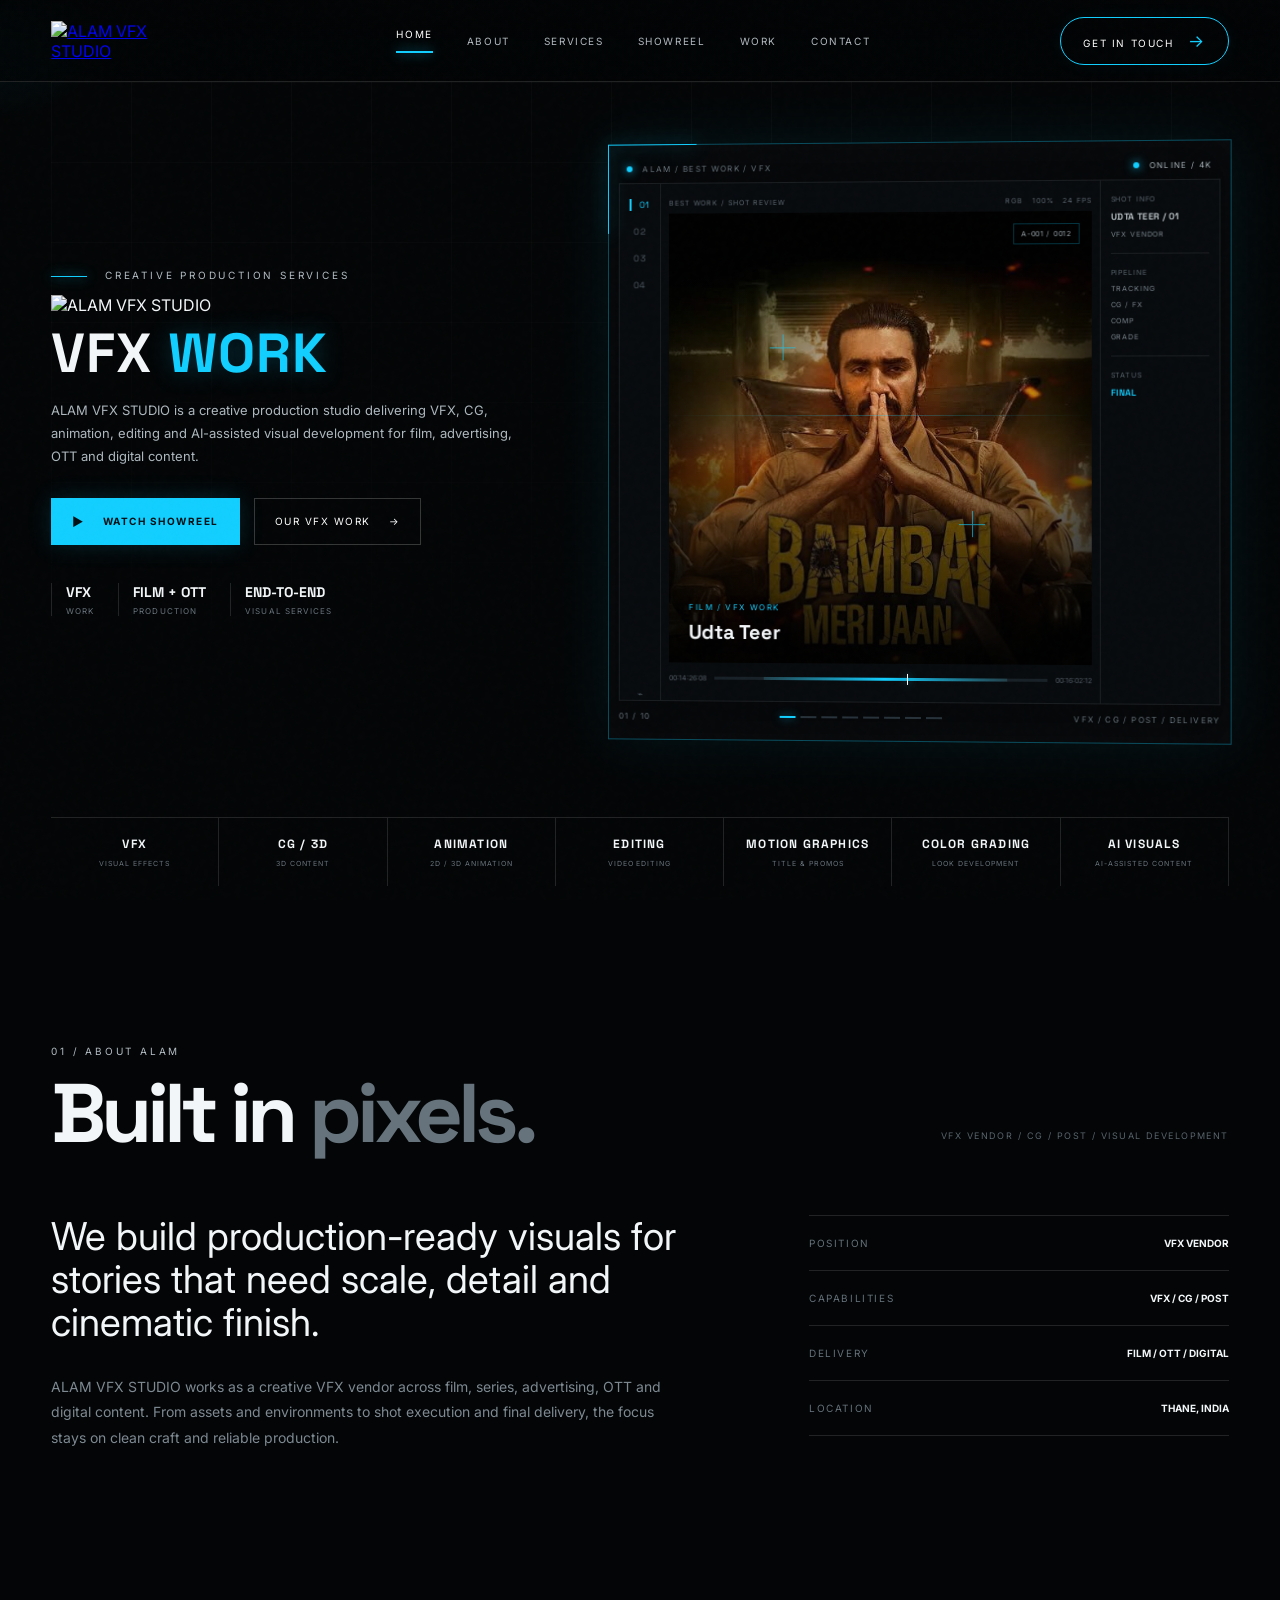
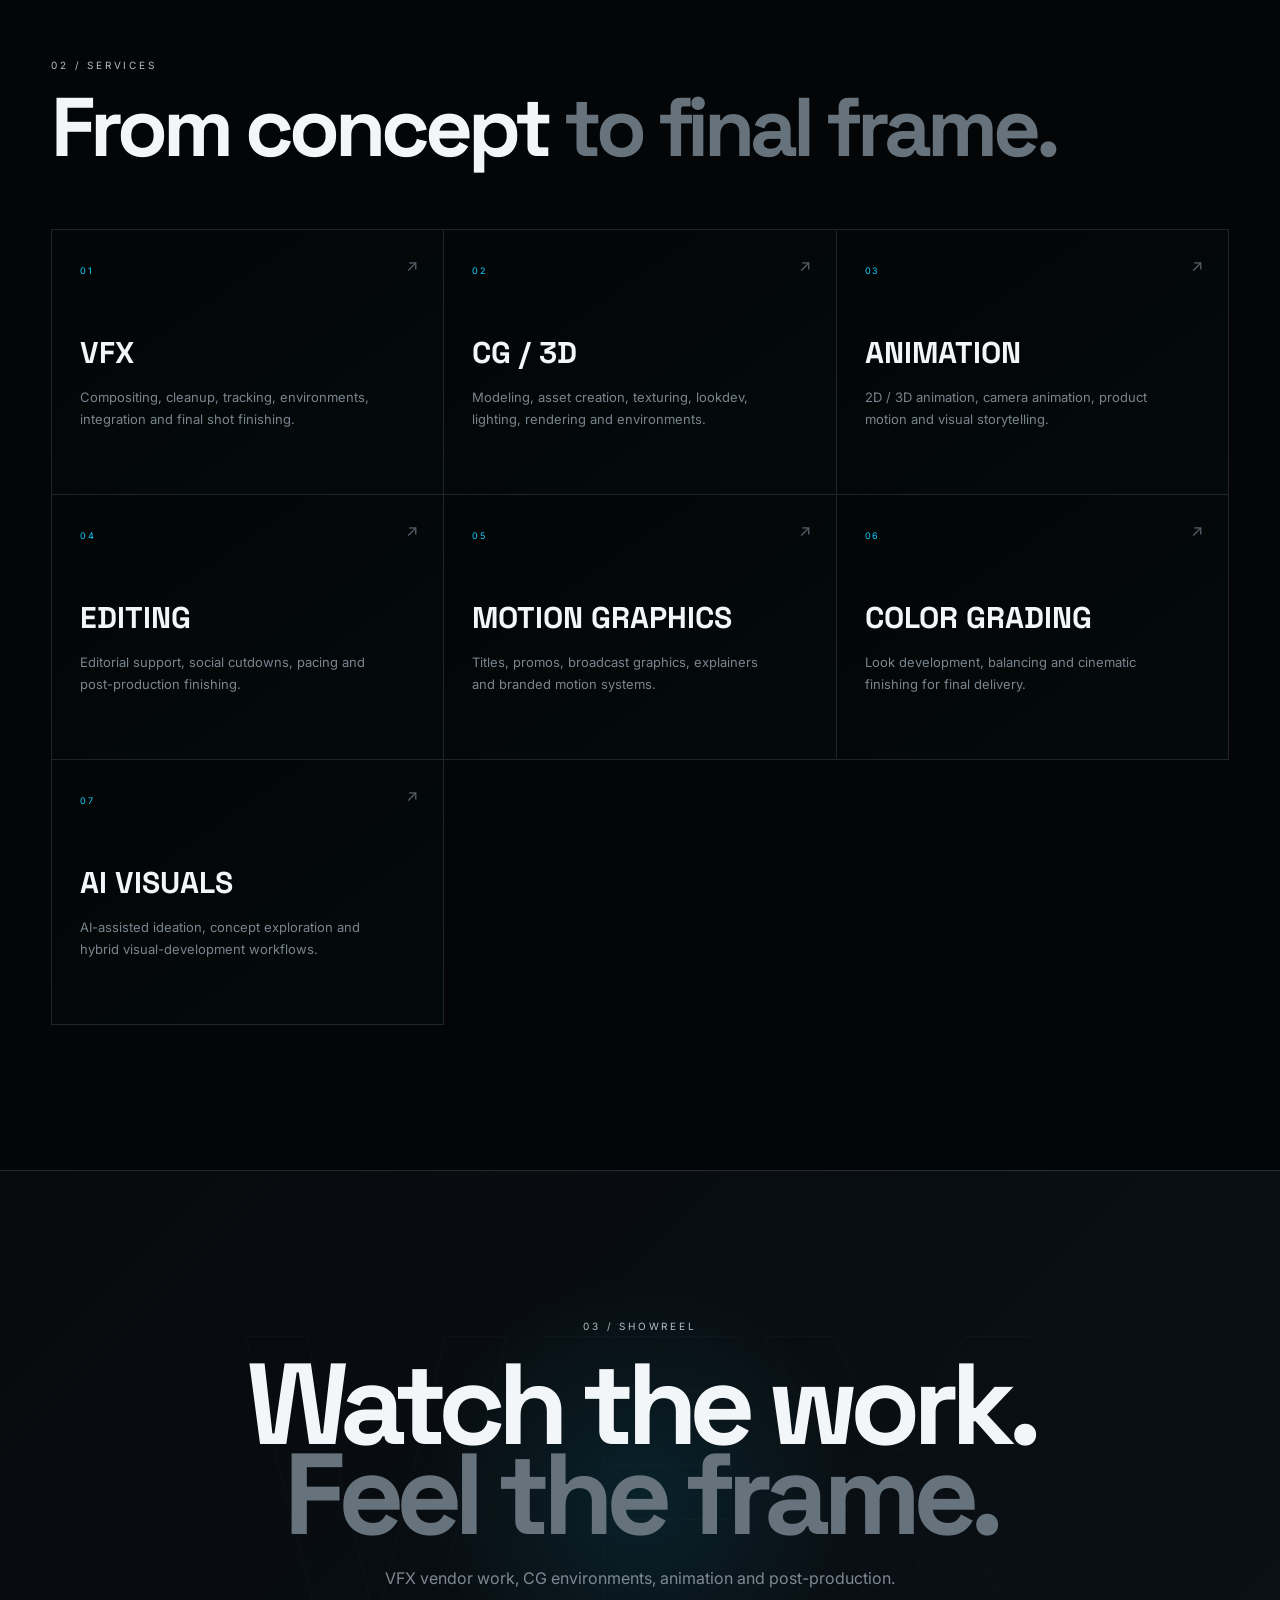
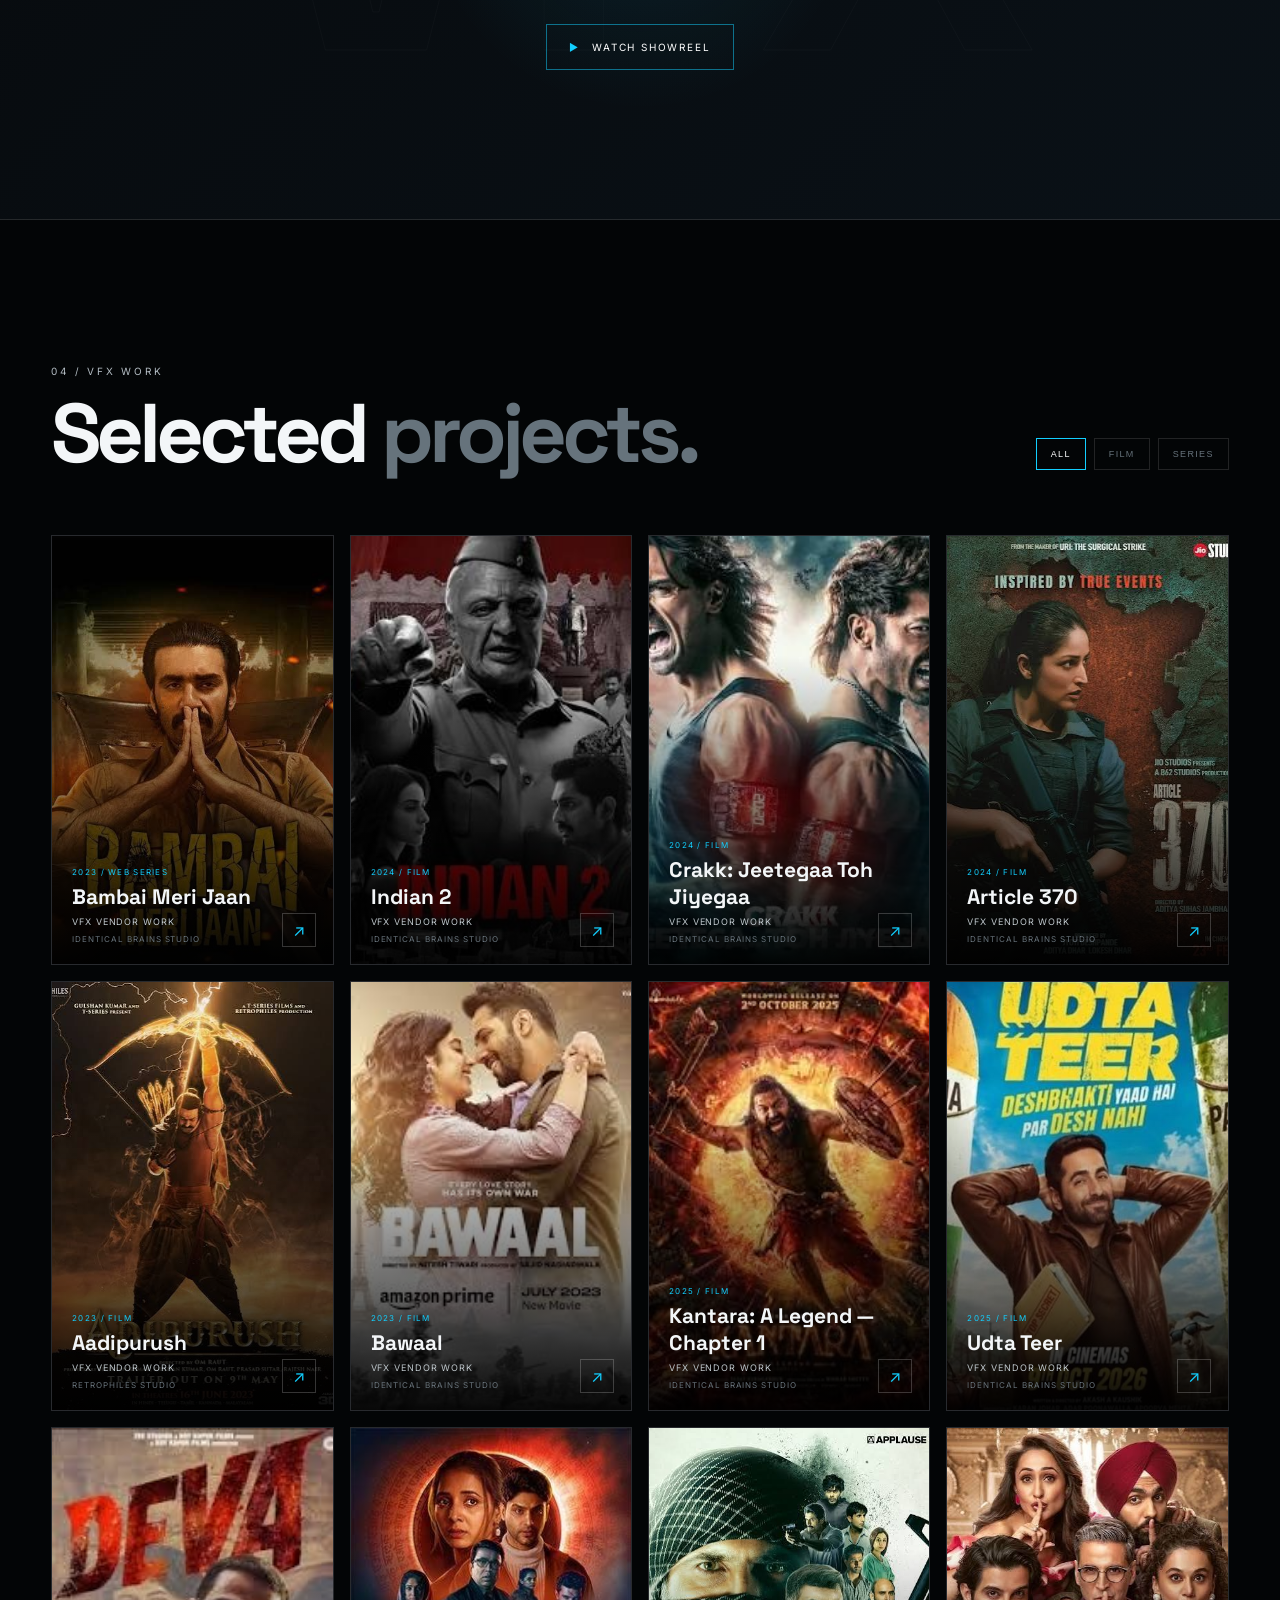
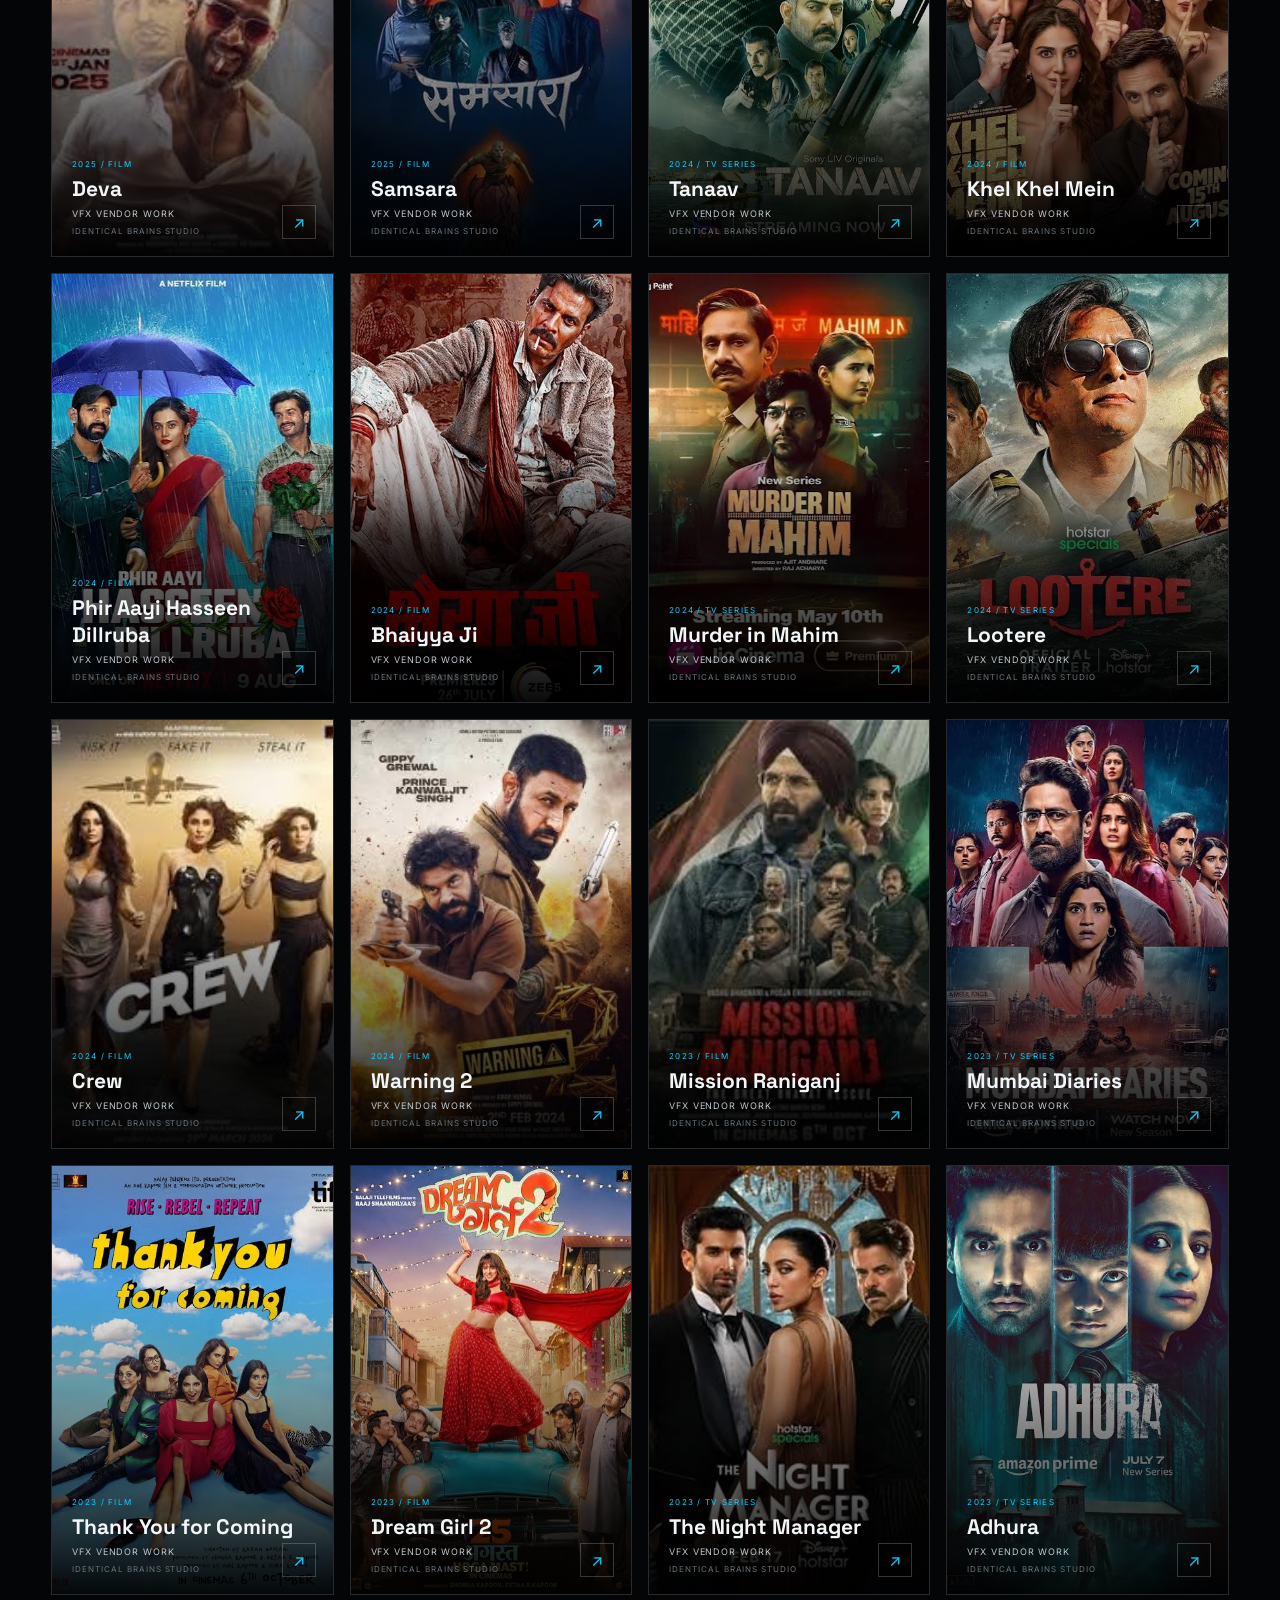
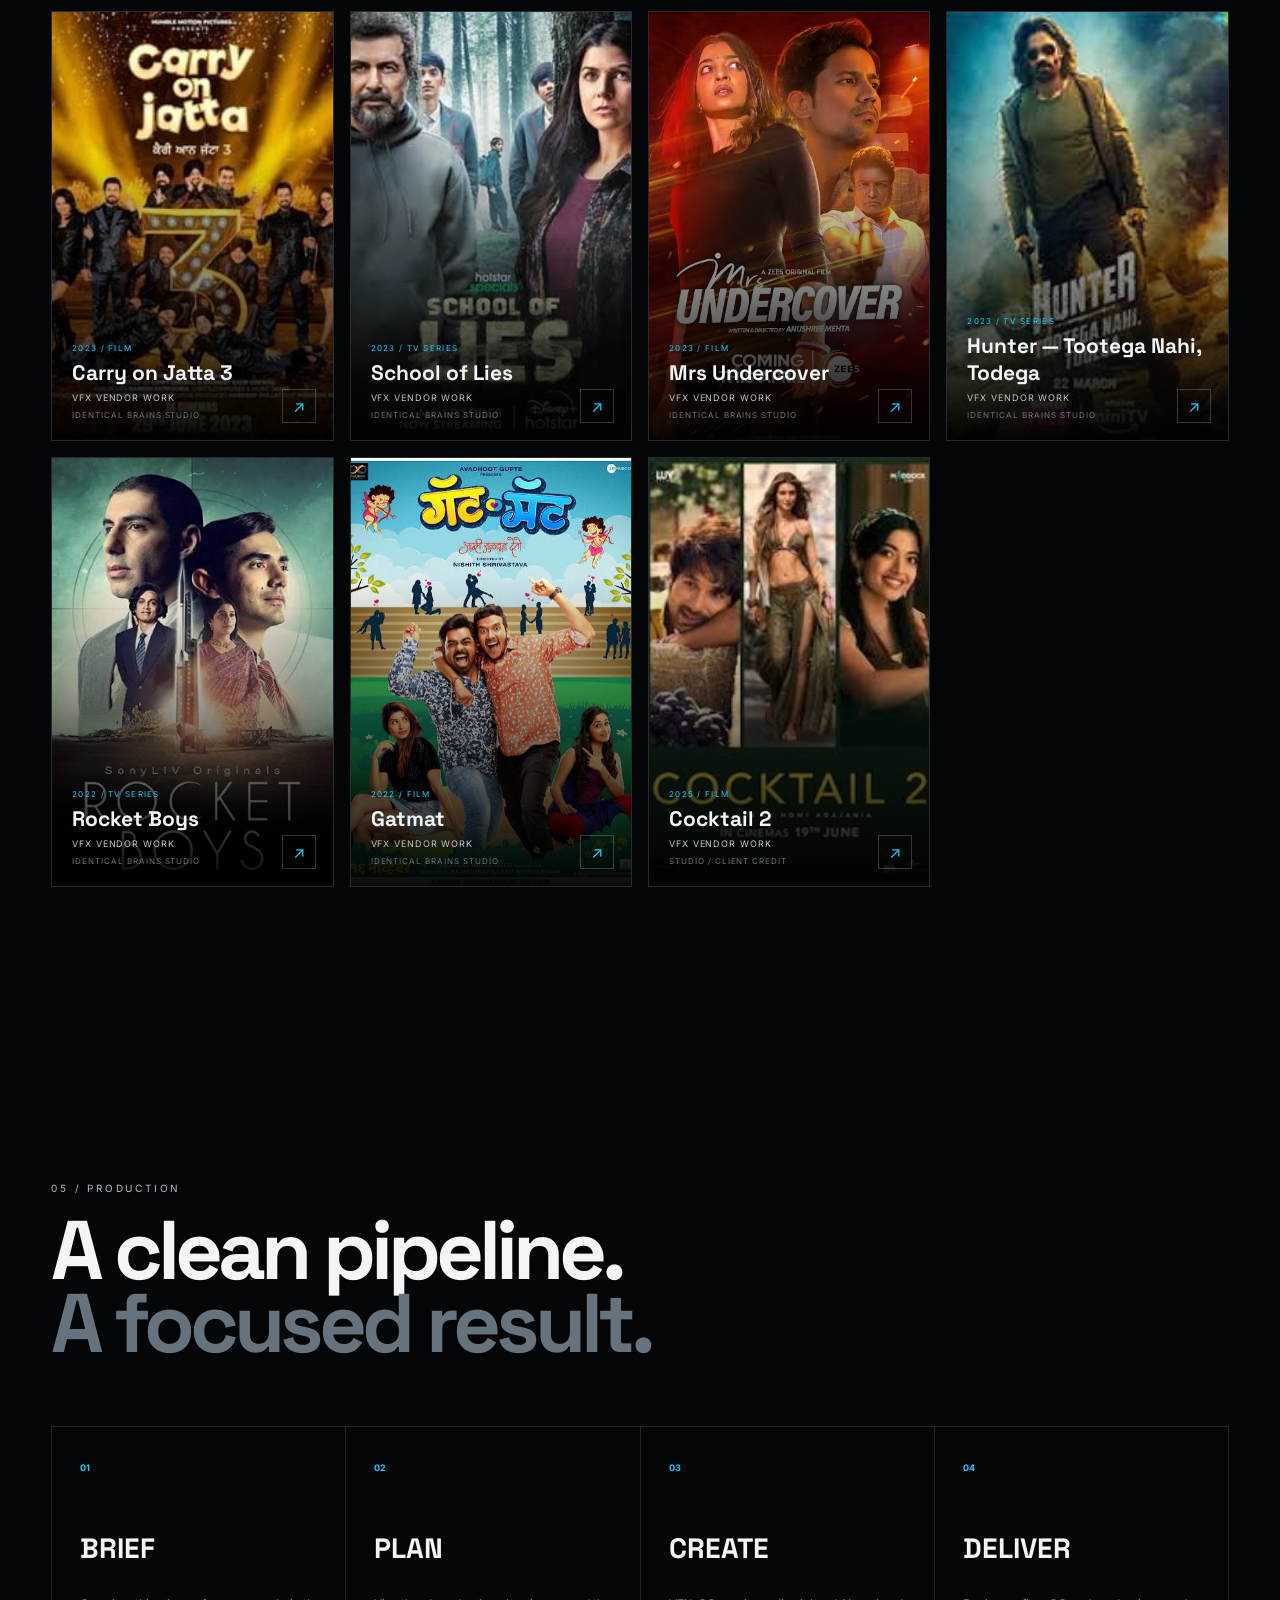
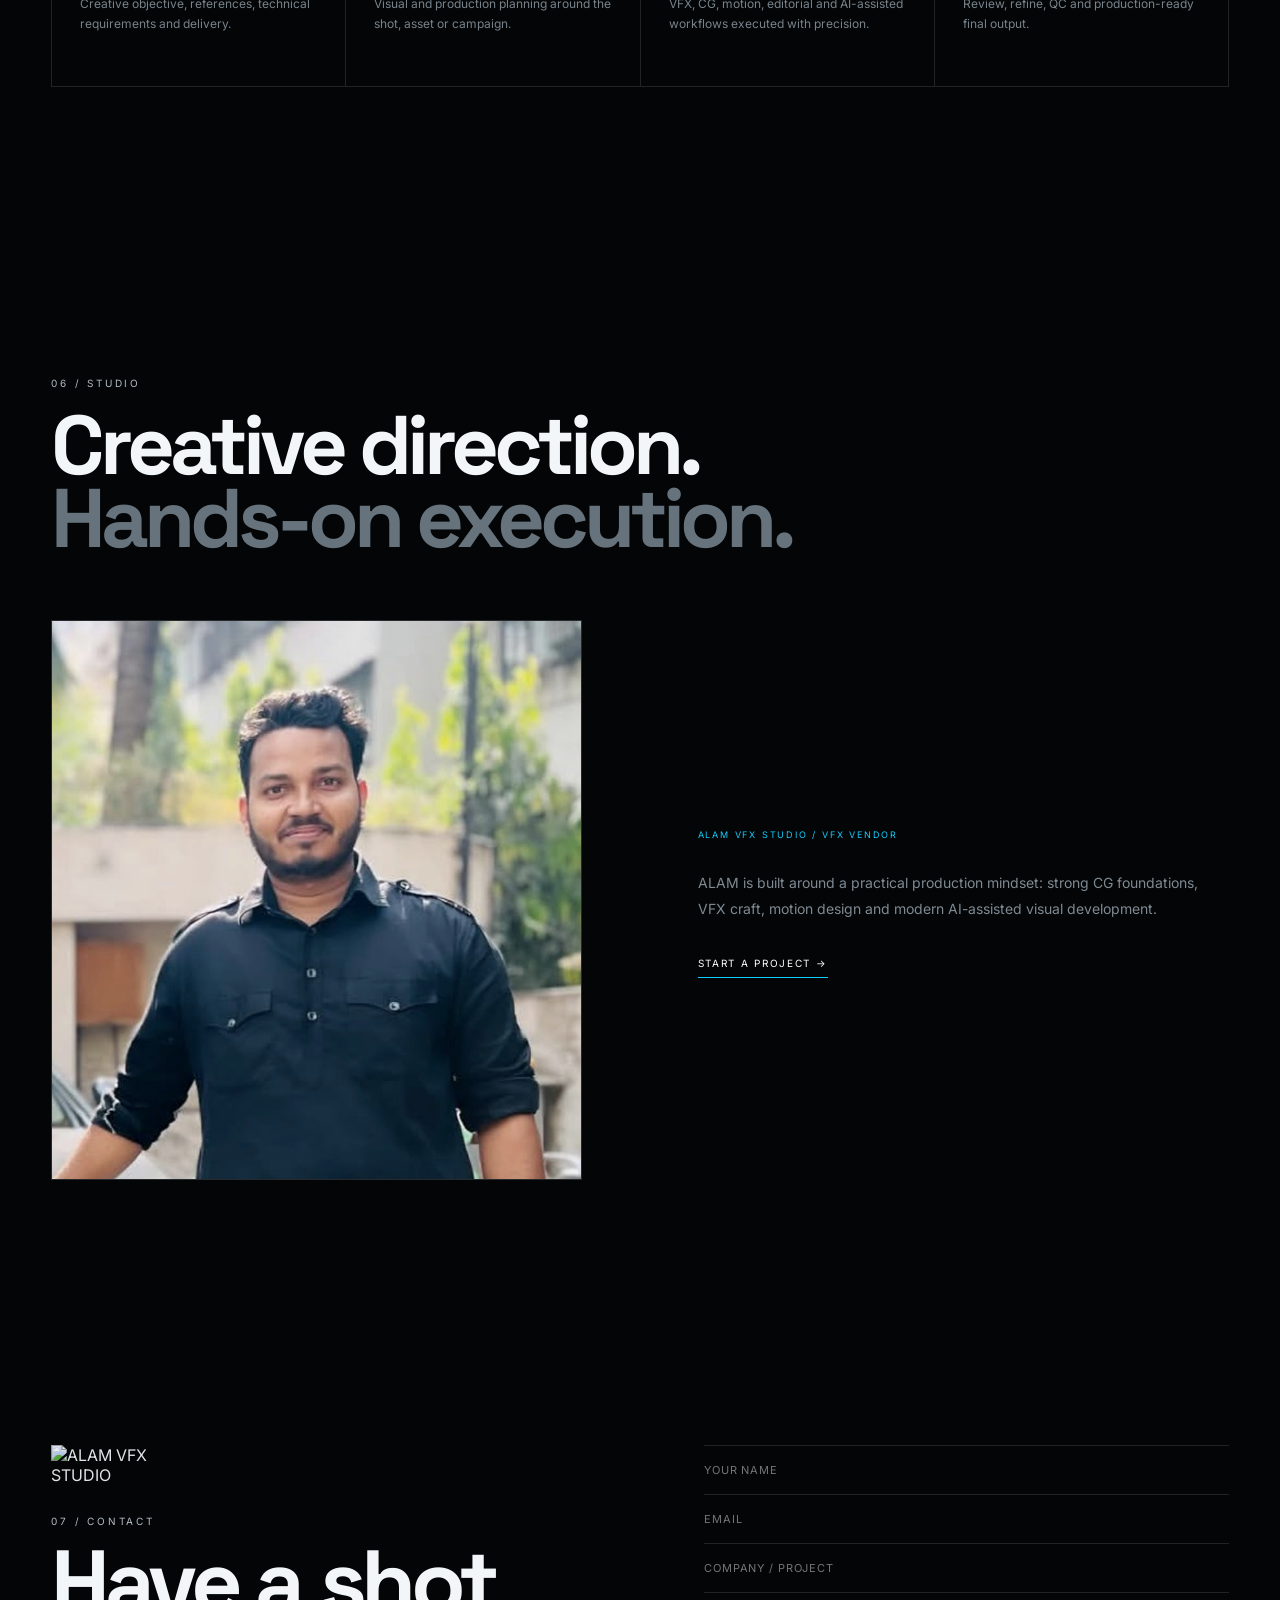
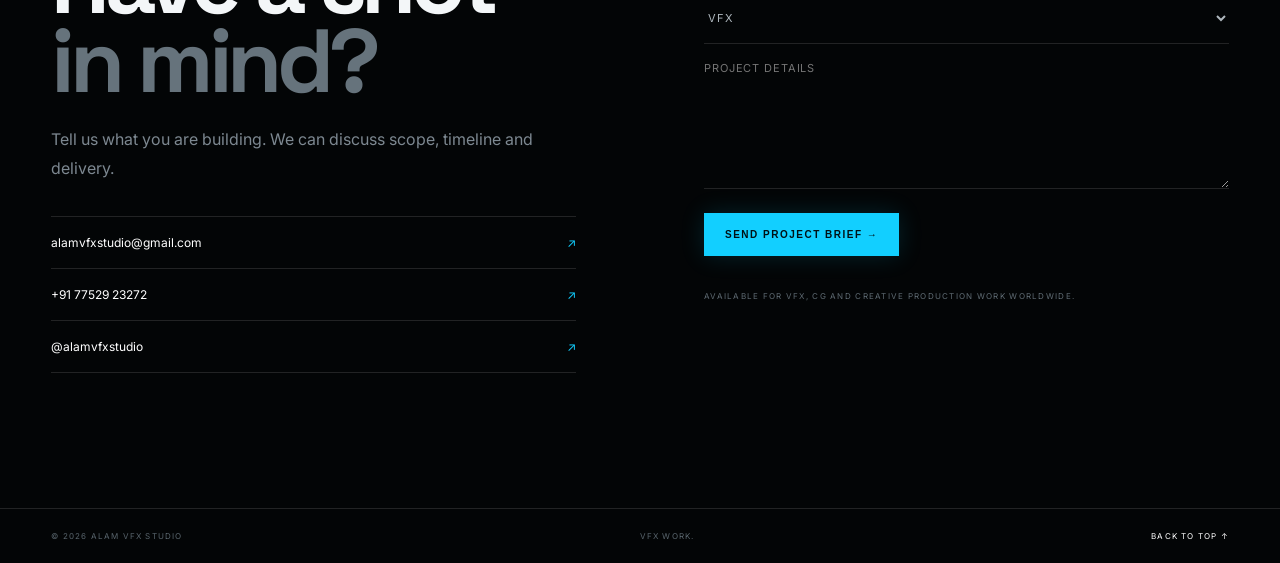
==== commit 89f224ba: "Add files via upload" ====
--- a/index.html
+++ b/index.html
@@ -6,7 +6,7 @@
 <meta name="description" content="ALAM VFX STUDIO — VFX vendor work, CG, animation, motion graphics, editing and AI-assisted visual development.">
 <meta name="theme-color" content="#05070a">
 <title>ALAM VFX STUDIO — VFX Vendor Work</title>
-<link rel="icon" href="alam%20vfx%20logo.png">
+<link rel="icon" href="assets/alam-logo-clean.png">
 <link rel="preconnect" href="https://fonts.googleapis.com">
 <link rel="preconnect" href="https://fonts.gstatic.com" crossorigin>
 <link href="https://fonts.googleapis.com/css2?family=Inter:wght@400;500;600;700;800&family=Space+Grotesk:wght@400;500;600;700&display=swap" rel="stylesheet">
@@ -17,7 +17,7 @@
 <div class="grain"></div>
 
 <header class="site-header">
-  <a href="#home" class="brand"><img src="alam%20vfx%20logo.png" alt="ALAM VFX STUDIO"></a>
+  <a href="#home" class="brand"><img src="assets/alam-logo-clean.png" alt="ALAM VFX STUDIO"></a>
   <nav class="nav">
     <a class="active" href="#home">HOME</a>
     <a href="#about">ABOUT</a>
@@ -36,7 +36,7 @@
 
   <div class="hero-copy reveal">
     <div class="eyebrow"><span></span> CREATIVE PRODUCTION SERVICES</div>
-    <img class="hero-logo" src="alam%20vfx%20logo.png" alt="ALAM VFX STUDIO">
+    <img class="hero-logo" src="assets/alam-logo-clean.png" alt="ALAM VFX STUDIO">
     <div class="hero-title">VFX <span>WORK</span></div>
     <p class="hero-text">ALAM VFX STUDIO is a creative production studio delivering VFX, CG, animation, editing and AI-assisted visual development for film, advertising, OTT and digital content.</p>
     <div class="hero-actions">
@@ -187,7 +187,8 @@
 
 <section id="contact" class="contact">
   <div class="contact-inner">
-    <div>
+    <div class="contact-copy">
+      <img class="contact-logo" src="assets/alam-logo-clean.png" alt="ALAM VFX STUDIO">
       <div class="section-no">07 / CONTACT</div>
       <h2>Have a shot<br><span>in mind?</span></h2>
       <p>Tell us what you are building. We can discuss scope, timeline and delivery.</p>
@@ -198,12 +199,15 @@
       </div>
     </div>
     <form id="briefForm">
-      <input name="name" placeholder="Your name" required>
-      <input name="email" type="email" placeholder="Email" required>
-      <input name="company" placeholder="Company / project">
-      <select name="service"><option>VFX</option><option>CG / 3D</option><option>Animation</option><option>Editing</option><option>Motion Graphics</option><option>Color Grading</option><option>AI Visuals</option></select>
-      <textarea name="brief" placeholder="Tell us about the project" required></textarea>
+      <input name="name" placeholder="YOUR NAME" required>
+      <input name="email" type="email" placeholder="EMAIL" required>
+      <input name="company" placeholder="COMPANY / PROJECT">
+      <select name="service" aria-label="Service">
+        <option>VFX</option><option>CG / 3D</option><option>Animation</option><option>Editing</option><option>Motion Graphics</option><option>Color Grading</option><option>AI Visuals</option><option>Other</option>
+      </select>
+      <textarea name="brief" placeholder="PROJECT DETAILS" required></textarea>
       <button class="btn primary" type="submit">SEND PROJECT BRIEF →</button>
+      <div class="contact-availability">AVAILABLE FOR VFX, CG AND CREATIVE PRODUCTION WORK WORLDWIDE.</div>
     </form>
   </div>
 </section>
--- a/style.css
+++ b/style.css
@@ -43,3 +43,33 @@
 .workstation .poster-caption{left:20px;bottom:18px}
 .workstation .poster-caption b{font-size:20px}
 @media(max-width:760px){.monitor-ui{grid-template-columns:30px 1fr}.monitor-data{display:none}.monitor-rail{gap:11px}.monitor-main{padding:5px}.workstation .poster-caption b{font-size:17px}}
+
+
+/* FINAL ALAM VFX HERO CLEANUP */
+.site-header .brand{width:150px;height:54px;flex:0 0 150px}
+.site-header .brand img{width:138px;max-height:50px;object-fit:contain;object-position:left center;mix-blend-mode:screen}
+.hero-copy{padding-top:8px}
+.hero-logo{width:min(390px,72%);max-height:220px;object-fit:contain;object-position:left center;margin:18px 0 16px;mix-blend-mode:screen}
+.hero-title{margin-top:4px}
+.hero-text{max-width:570px}
+.hero-screen{margin-top:8px}
+@media(max-width:1050px){.site-header .brand{width:145px;flex-basis:145px}.site-header .brand img{width:132px}.hero-logo{width:min(420px,78%)}}
+@media(max-width:760px){.site-header .brand{width:145px;flex-basis:145px}.site-header .brand img{width:132px}.hero-logo{width:min(360px,88%);max-height:190px;margin:16px 0 14px}}
+
+
+/* Final ALAM VFX contact + branding refinement */
+.site-header .brand{width:155px;height:58px;flex:0 0 155px}
+.site-header .brand img{width:132px;max-height:52px;object-fit:contain}
+.hero-logo{width:min(360px,68%);max-height:170px;object-fit:contain;object-position:left center;margin:14px 0 12px;mix-blend-mode:screen}
+.contact{max-width:var(--max);margin:0 auto;padding:120px 4vw 35px;box-sizing:border-box}
+.contact-inner{align-items:start;max-width:100%;margin:0 auto}
+.contact-copy{position:relative}
+.contact-logo{width:125px;height:auto;max-height:58px;object-fit:contain;object-position:left center;display:block;margin:0 0 30px;mix-blend-mode:screen;opacity:.92}
+.contact h2{font-size:clamp(58px,7vw,98px);margin-top:16px}
+.contact-inner>div>p{max-width:520px;margin:24px 0 34px}
+.contact-links a{padding:18px 0}
+form input,form select,form textarea{font-size:11px;letter-spacing:.08em}
+form textarea{min-height:145px}
+.contact-availability{margin-top:34px;color:#5f6b73;font-size:8px;letter-spacing:.16em;line-height:1.7}
+@media(max-width:1050px){.site-header .brand{width:140px;flex-basis:140px}.site-header .brand img{width:120px}.hero-logo{width:min(360px,76%)}}
+@media(max-width:760px){.contact{padding-left:5vw;padding-right:5vw}.site-header .brand{width:130px;flex-basis:130px}.site-header .brand img{width:112px}.hero-logo{width:min(330px,84%);max-height:155px}.contact-logo{width:110px;margin-bottom:24px}.contact{padding-top:80px}}
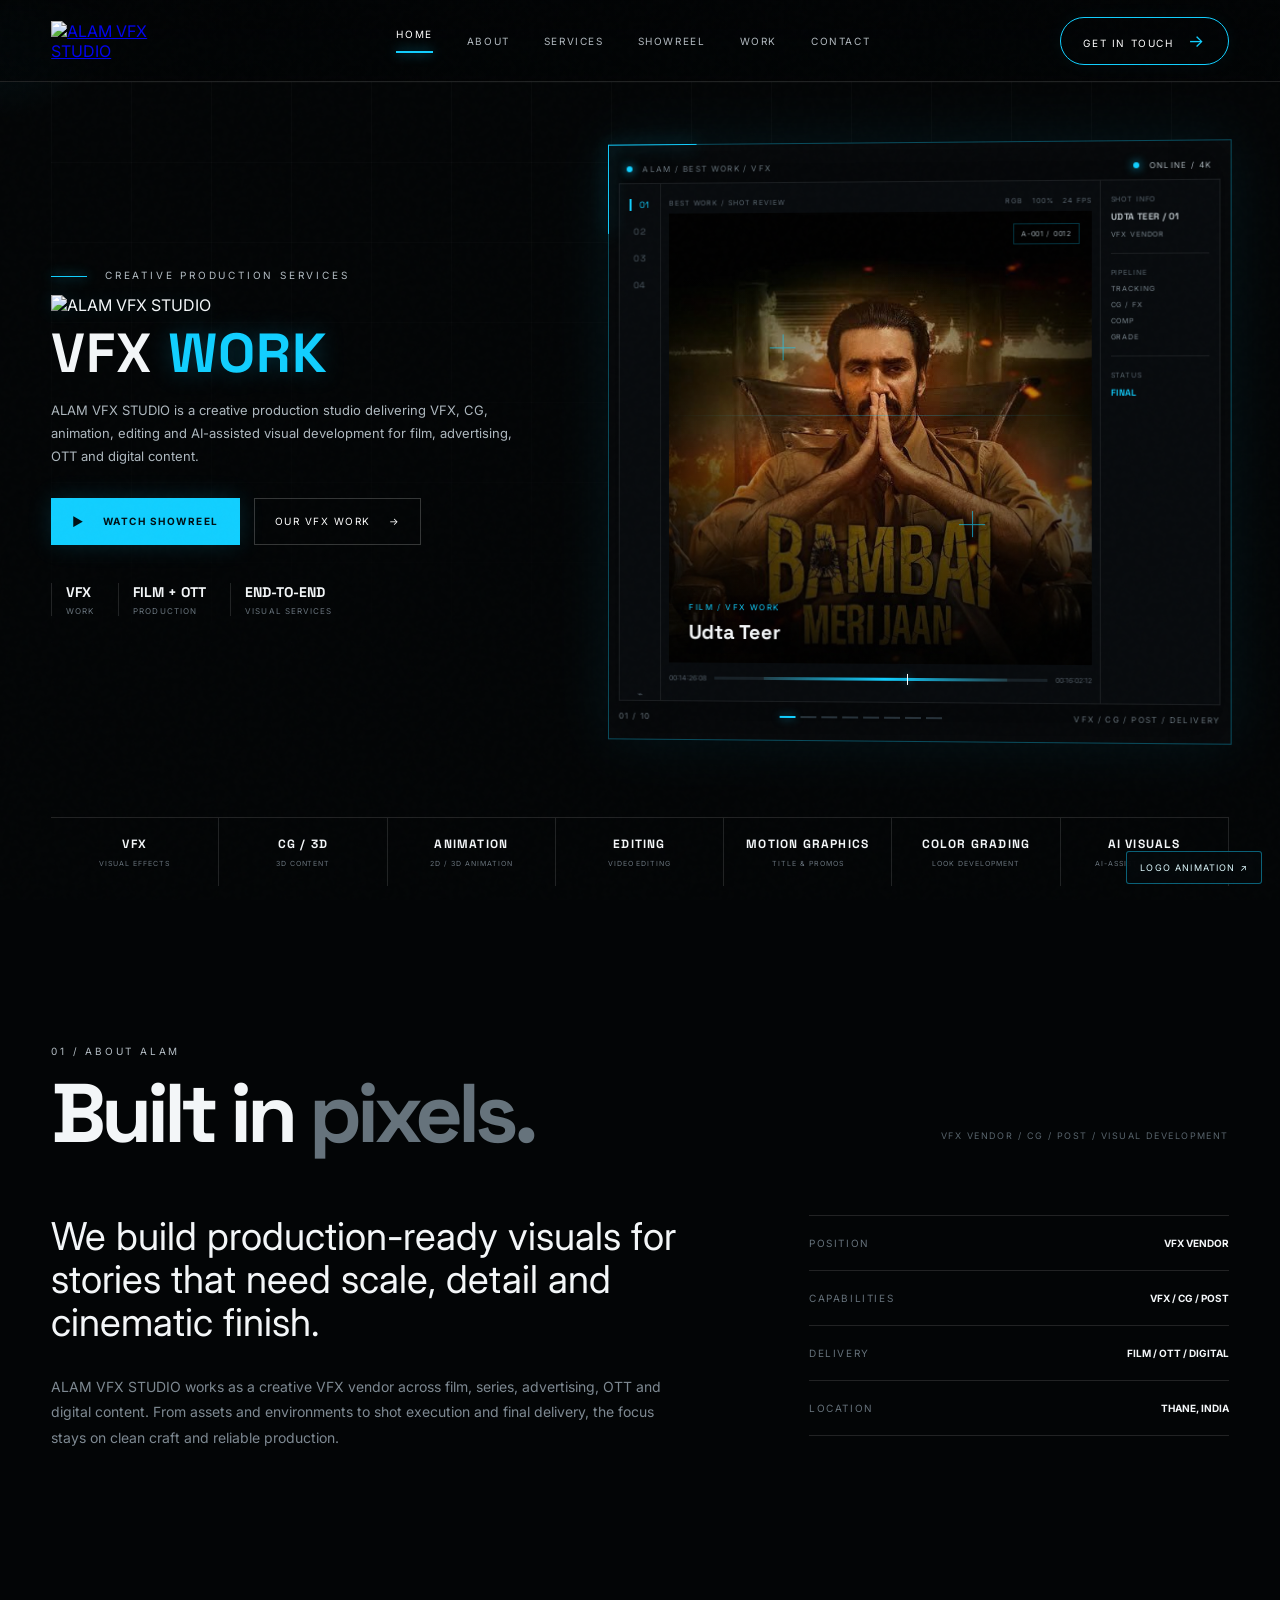
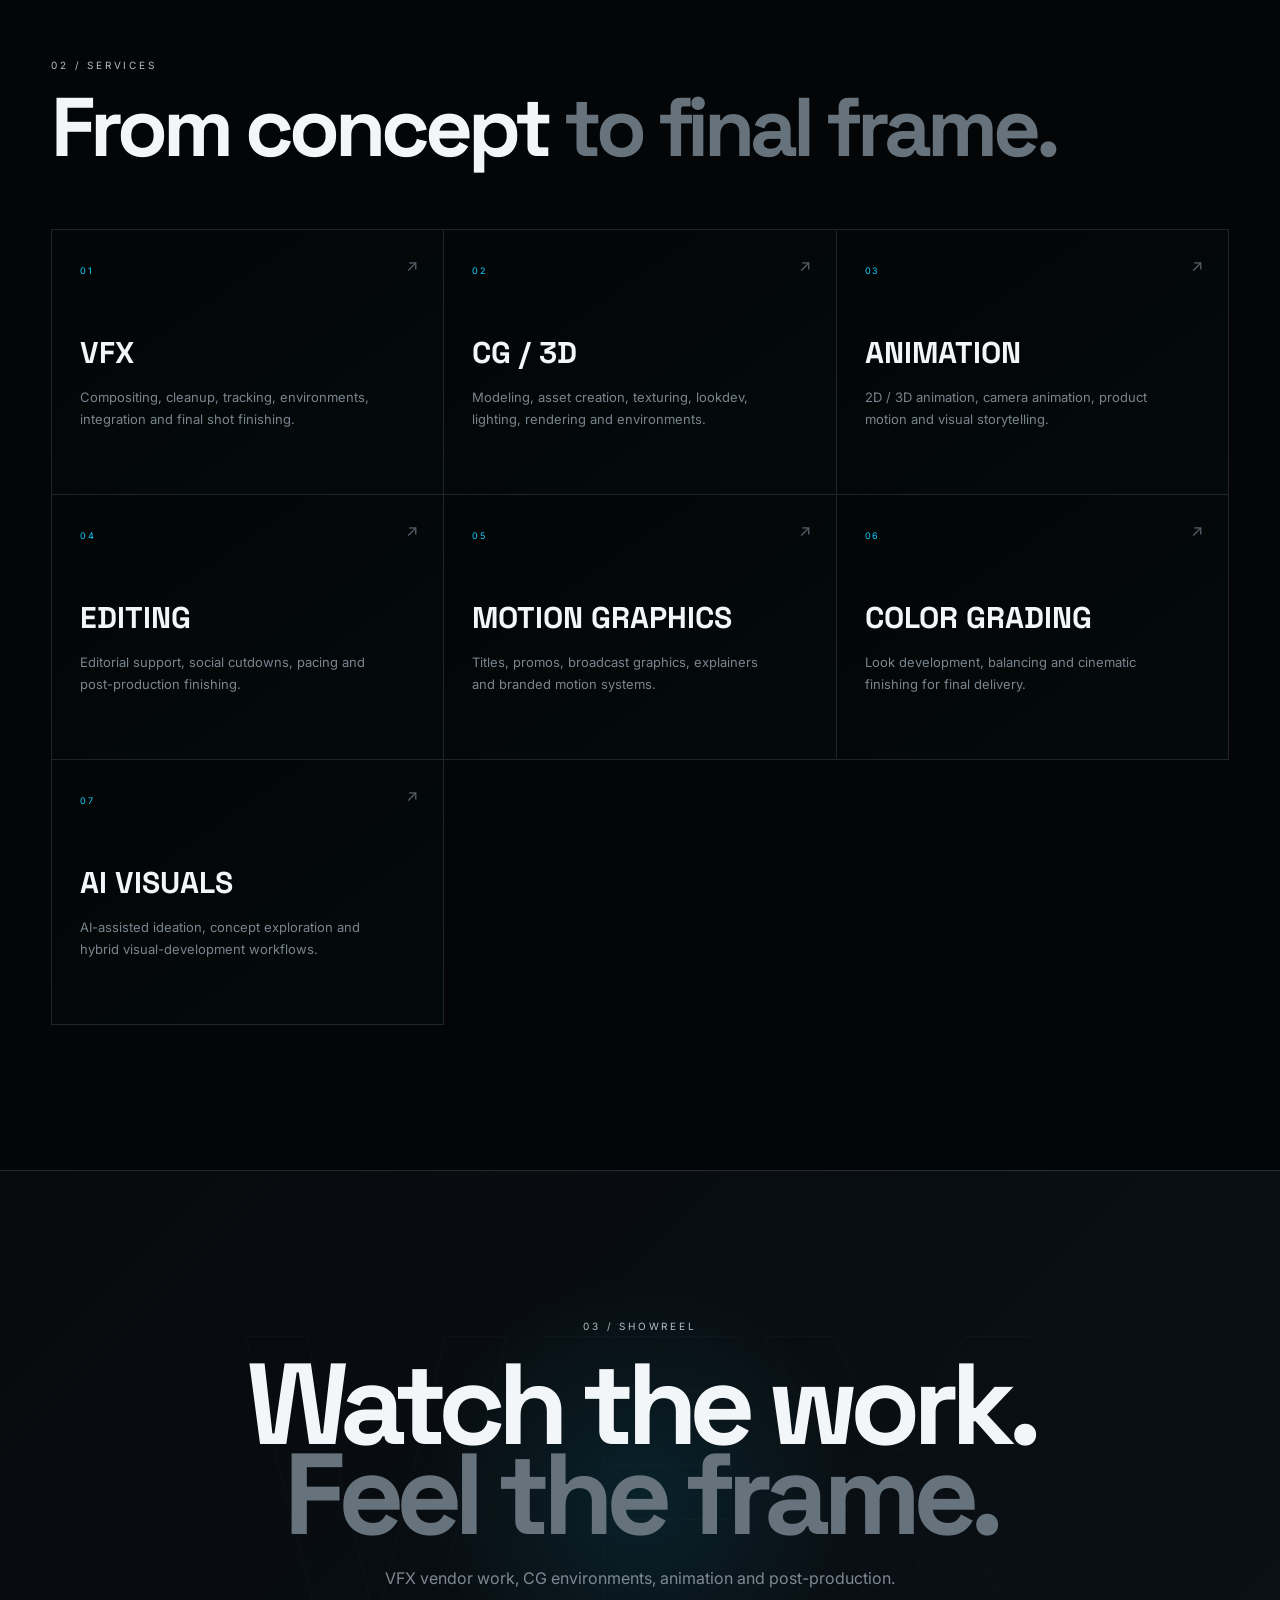
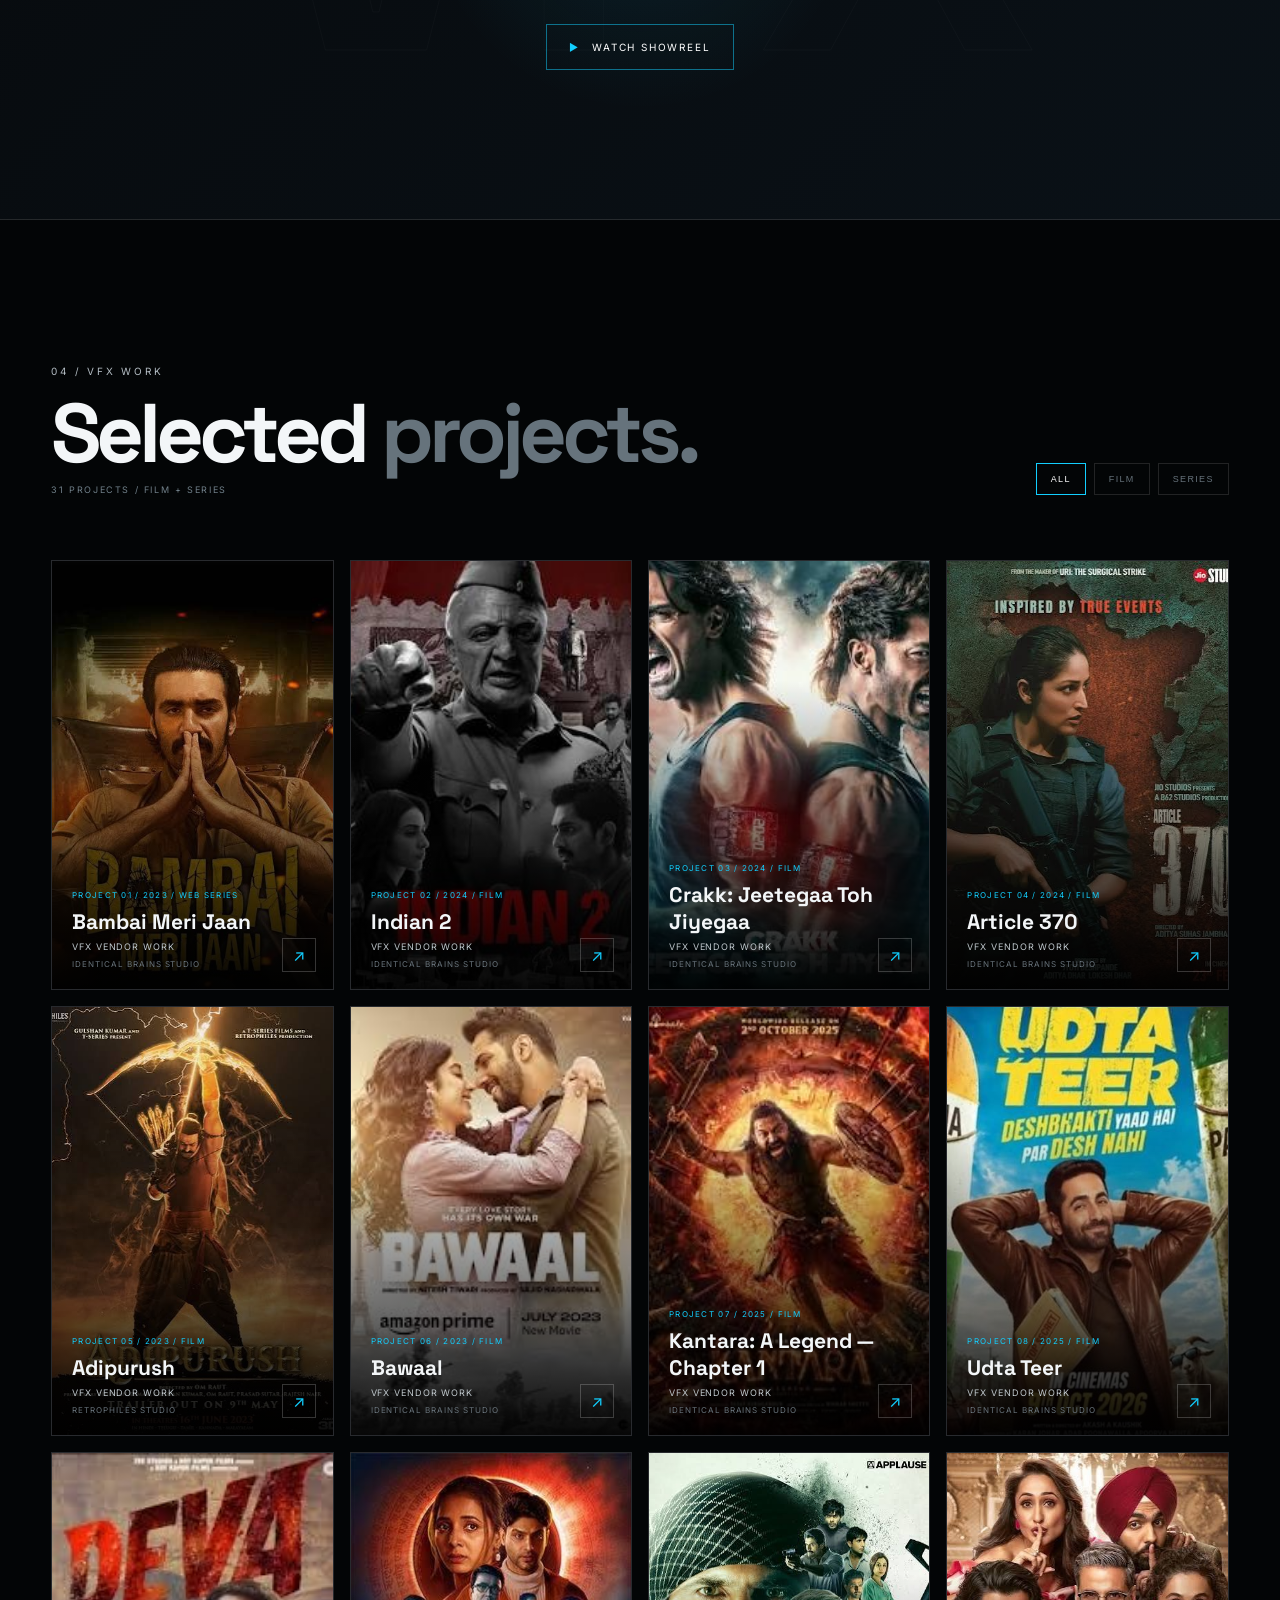
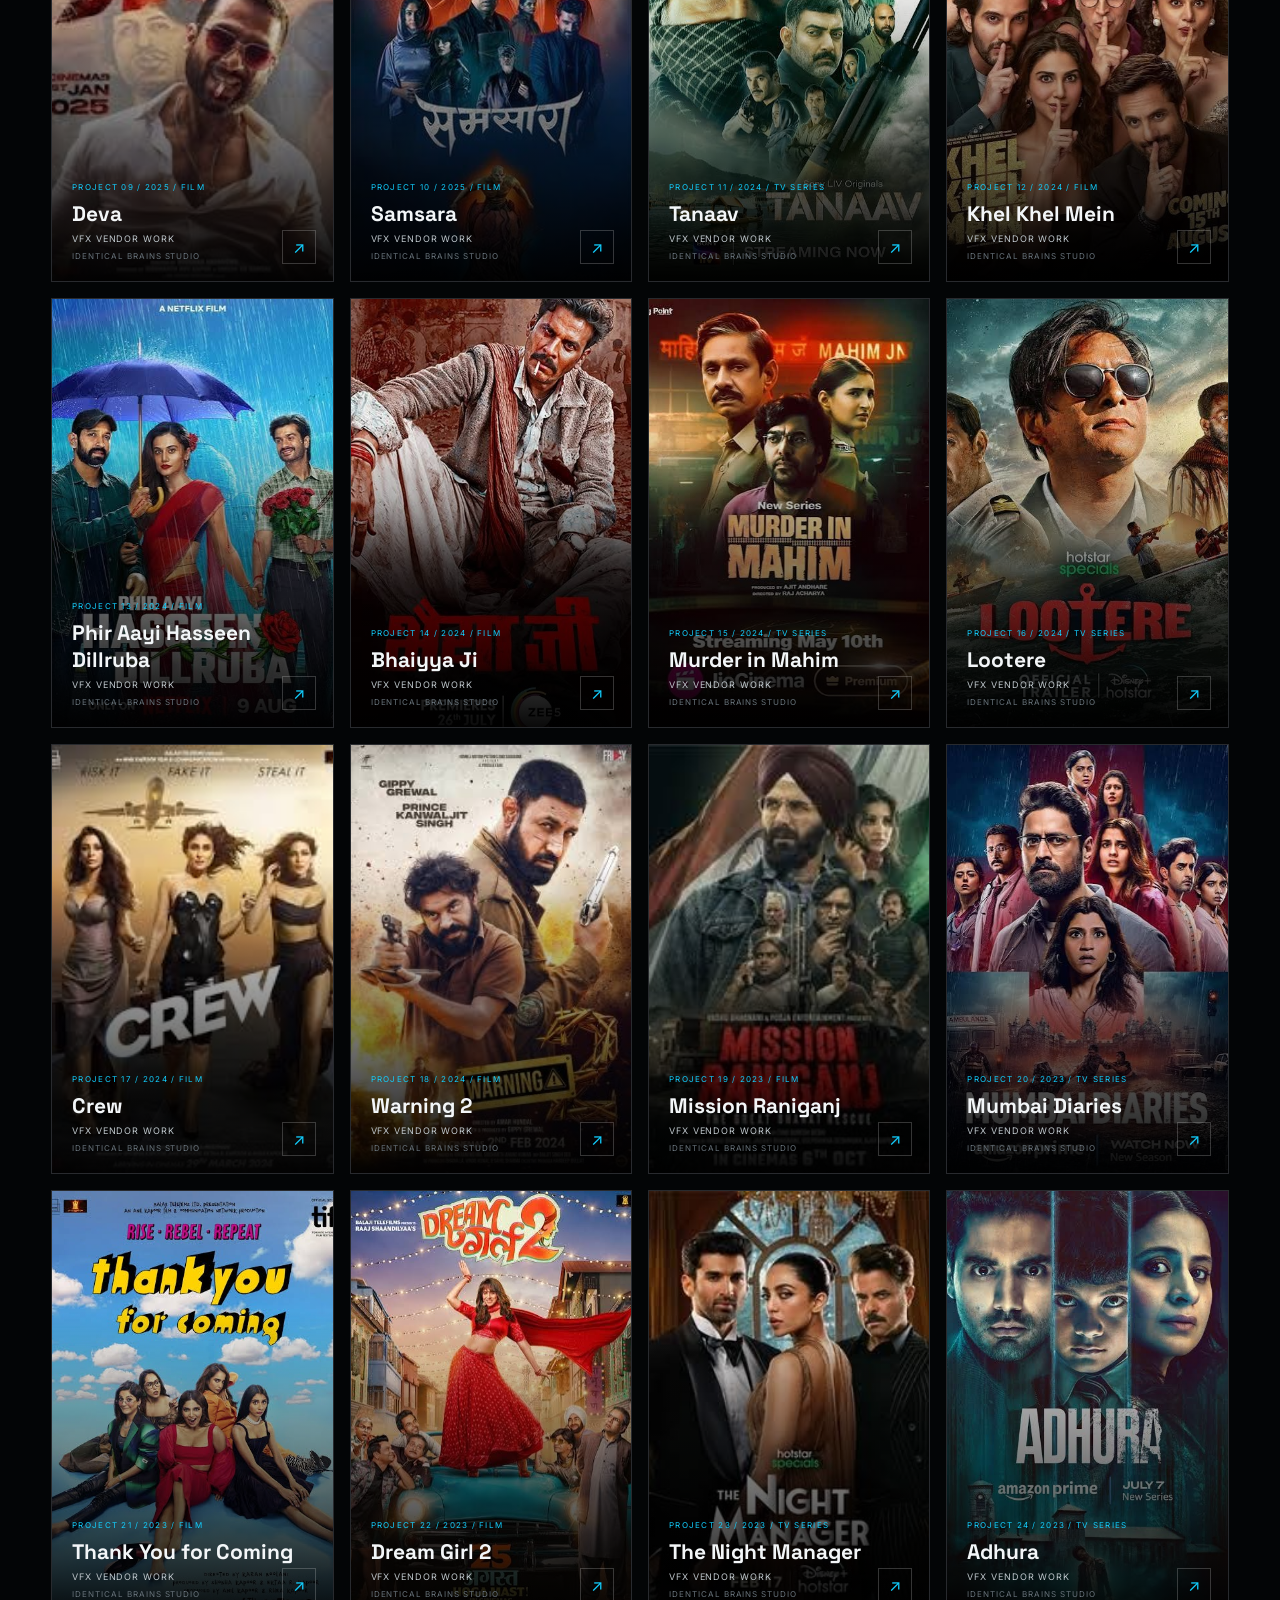
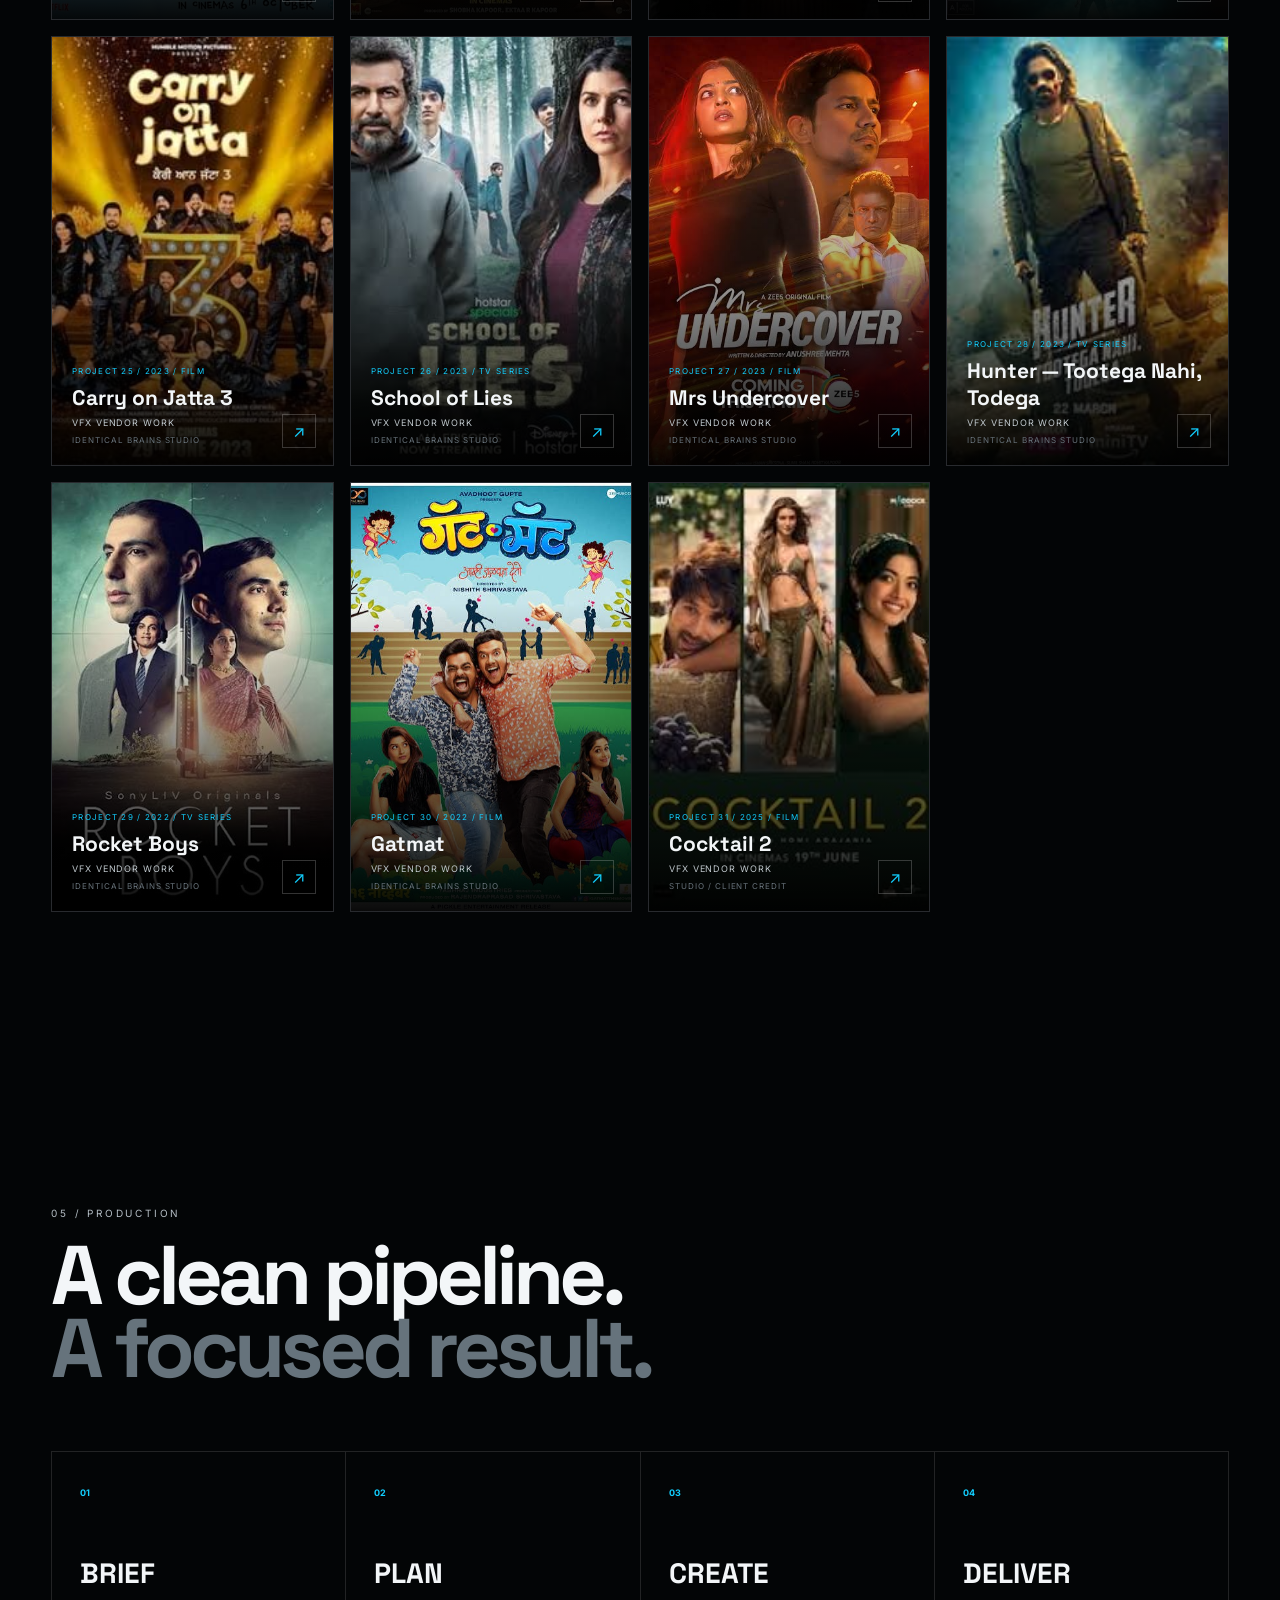
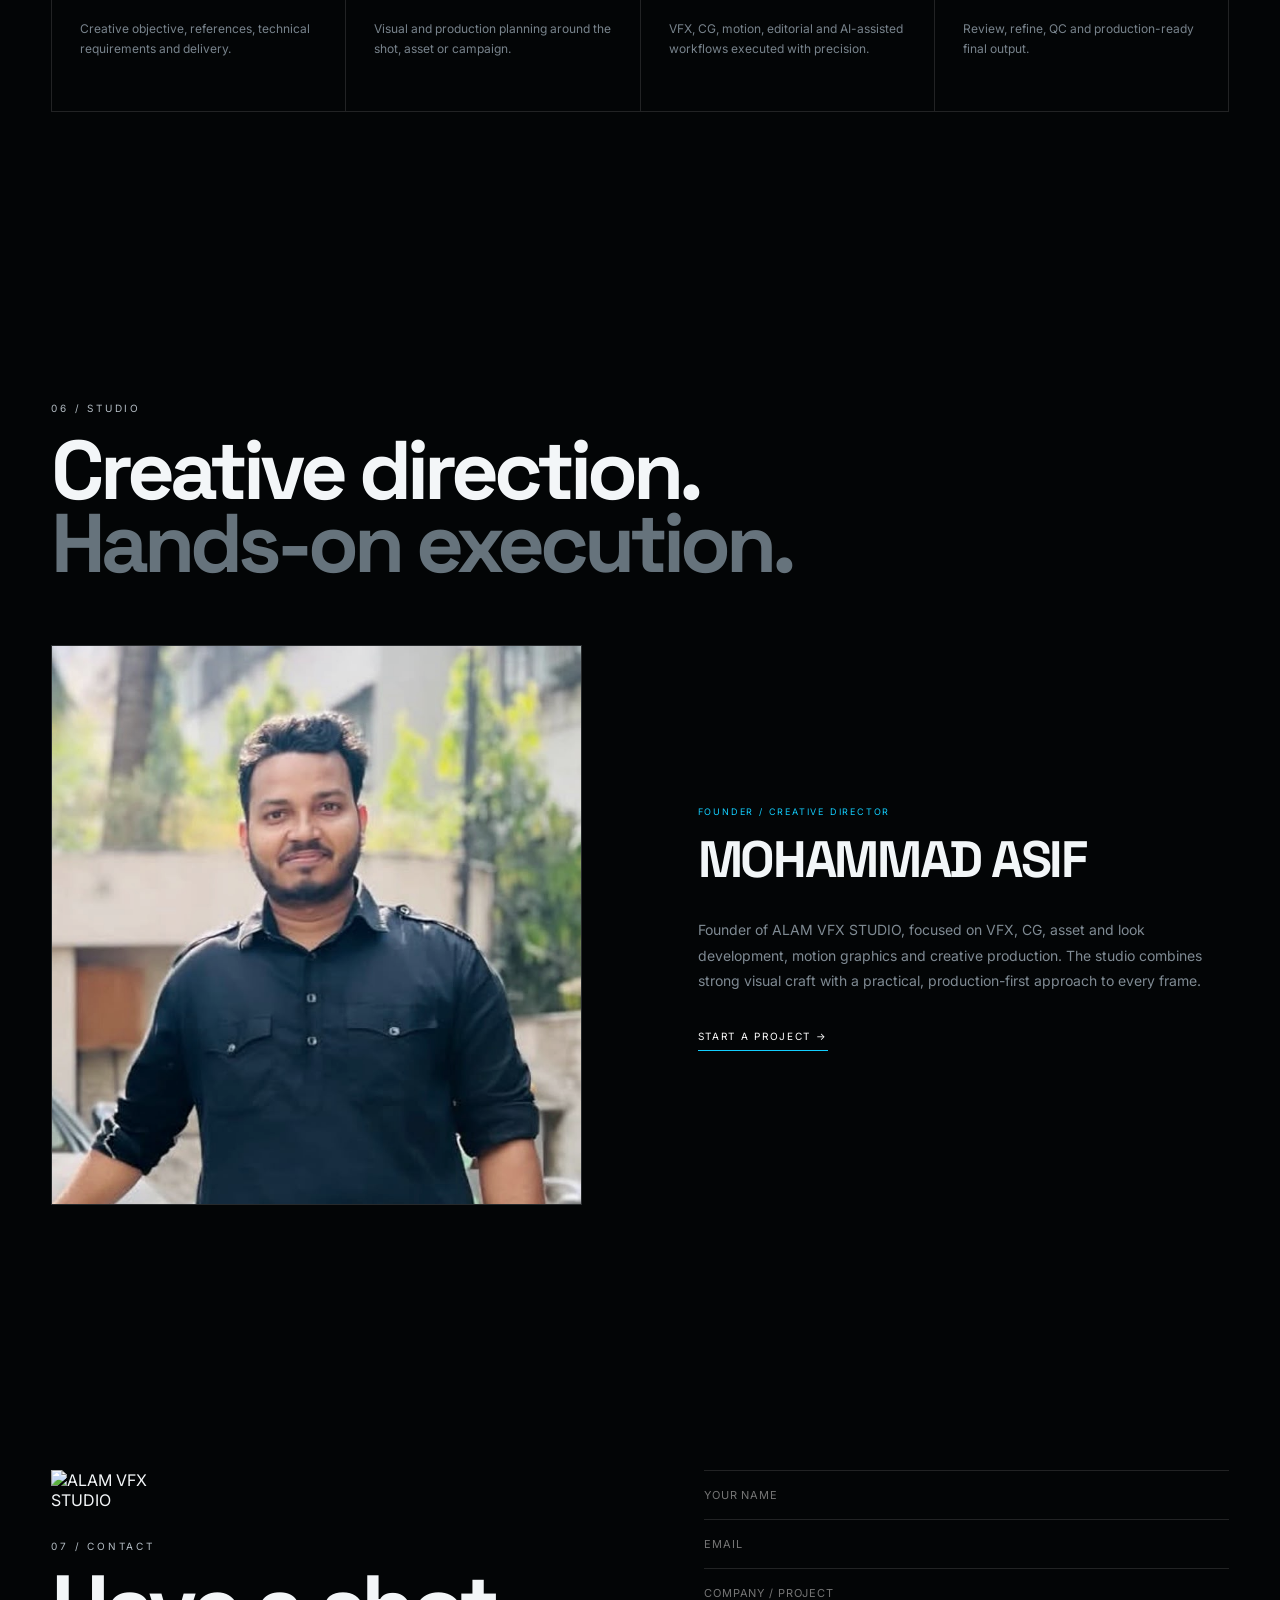
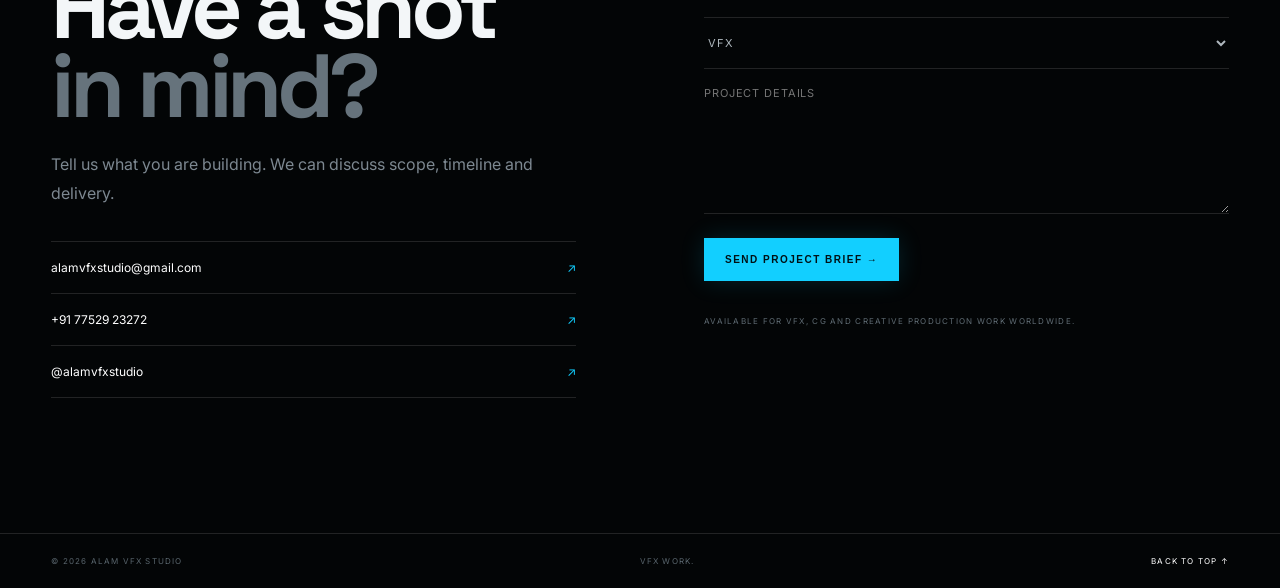
==== commit 2a455045: "Add files via upload" ====
--- a/index.html
+++ b/index.html
@@ -6,7 +6,7 @@
 <meta name="description" content="ALAM VFX STUDIO — VFX vendor work, CG, animation, motion graphics, editing and AI-assisted visual development.">
 <meta name="theme-color" content="#05070a">
 <title>ALAM VFX STUDIO — VFX Vendor Work</title>
-<link rel="icon" href="assets/alam-logo-clean.png">
+<link rel="icon" href="assets/alam-vfx-studio-logo.png">
 <link rel="preconnect" href="https://fonts.googleapis.com">
 <link rel="preconnect" href="https://fonts.gstatic.com" crossorigin>
 <link href="https://fonts.googleapis.com/css2?family=Inter:wght@400;500;600;700;800&family=Space+Grotesk:wght@400;500;600;700&display=swap" rel="stylesheet">
@@ -17,7 +17,7 @@
 <div class="grain"></div>
 
 <header class="site-header">
-  <a href="#home" class="brand"><img src="assets/alam-logo-clean.png" alt="ALAM VFX STUDIO"></a>
+  <a href="#home" class="brand"><img src="assets/alam-vfx-studio-logo.png" alt="ALAM VFX STUDIO"></a>
   <nav class="nav">
     <a class="active" href="#home">HOME</a>
     <a href="#about">ABOUT</a>
@@ -36,7 +36,7 @@
 
   <div class="hero-copy reveal">
     <div class="eyebrow"><span></span> CREATIVE PRODUCTION SERVICES</div>
-    <img class="hero-logo" src="assets/alam-logo-clean.png" alt="ALAM VFX STUDIO">
+    <img class="hero-logo" src="assets/alam-vfx-studio-logo.png" alt="ALAM VFX STUDIO">
     <div class="hero-title">VFX <span>WORK</span></div>
     <p class="hero-text">ALAM VFX STUDIO is a creative production studio delivering VFX, CG, animation, editing and AI-assisted visual development for film, advertising, OTT and digital content.</p>
     <div class="hero-actions">
@@ -153,7 +153,7 @@
 
 <section id="work" class="section work">
   <div class="section-head work-head">
-    <div><div class="section-no">04 / VFX WORK</div><h2>Selected <span>projects.</span></h2></div>
+    <div><div class="section-no">04 / VFX WORK</div><h2>Selected <span>projects.</span></h2><p class="project-count">31 PROJECTS / FILM + SERIES</p></div>
     <div class="filters">
       <button class="filter active" data-filter="all">ALL</button>
       <button class="filter" data-filter="film">FILM</button>
@@ -178,8 +178,9 @@
   <div class="founder-grid">
     <div class="founder-media"><img src="assets/founder.png" alt="ALAM VFX Studio founder"></div>
     <div class="founder-copy">
-      <div class="role">ALAM VFX STUDIO / VFX VENDOR</div>
-      <p>ALAM is built around a practical production mindset: strong CG foundations, VFX craft, motion design and modern AI-assisted visual development.</p>
+      <div class="role">FOUNDER / CREATIVE DIRECTOR</div>
+      <h3 class="founder-name">MOHAMMAD ASIF</h3>
+      <p>Founder of ALAM VFX STUDIO, focused on VFX, CG, asset and look development, motion graphics and creative production. The studio combines strong visual craft with a practical, production-first approach to every frame.</p>
       <a class="text-link" href="#contact">START A PROJECT →</a>
     </div>
   </div>
@@ -188,7 +189,7 @@
 <section id="contact" class="contact">
   <div class="contact-inner">
     <div class="contact-copy">
-      <img class="contact-logo" src="assets/alam-logo-clean.png" alt="ALAM VFX STUDIO">
+      <img class="contact-logo" src="assets/alam-vfx-studio-logo.png" alt="ALAM VFX STUDIO">
       <div class="section-no">07 / CONTACT</div>
       <h2>Have a shot<br><span>in mind?</span></h2>
       <p>Tell us what you are building. We can discuss scope, timeline and delivery.</p>
@@ -224,5 +225,7 @@
 </div>
 
 <script src="script.js"></script>
+
+<a class="logo-animation-link" href="logo-animation.html" aria-label="View ALAM VFX logo animation">LOGO ANIMATION ↗</a>
 </body>
 </html>
--- a/style.css
+++ b/style.css
@@ -73,3 +73,19 @@
 .contact-availability{margin-top:34px;color:#5f6b73;font-size:8px;letter-spacing:.16em;line-height:1.7}
 @media(max-width:1050px){.site-header .brand{width:140px;flex-basis:140px}.site-header .brand img{width:120px}.hero-logo{width:min(360px,76%)}}
 @media(max-width:760px){.contact{padding-left:5vw;padding-right:5vw}.site-header .brand{width:130px;flex-basis:130px}.site-header .brand img{width:112px}.hero-logo{width:min(330px,84%);max-height:155px}.contact-logo{width:110px;margin-bottom:24px}.contact{padding-top:80px}}
+
+/* Founder and portfolio refinements */
+.founder-name{font-family:"Space Grotesk",sans-serif;font-size:clamp(34px,4vw,56px);line-height:1.05;letter-spacing:-.045em;margin:16px 0 0;color:#f2f6f8}
+.project-count{margin:14px 0 0;color:#71808a;font-size:9px;letter-spacing:.18em}
+.work-year{line-height:1.6}
+@media(max-width:600px){.founder-name{font-size:34px}.project-count{font-size:8px}}
+
+
+/* ALAM logo reveal animation */
+.site-header .brand img,.contact-logo{animation:alamLogoSettle 1.1s cubic-bezier(.2,.8,.2,1) both}
+.hero-logo{transform-origin:left center;animation:alamLogoReveal 1.7s cubic-bezier(.16,1,.3,1) .15s both;filter:drop-shadow(0 0 0 rgba(18,207,255,0))}
+@keyframes alamLogoReveal{0%{opacity:0;transform:translateY(18px) scale(.96);filter:brightness(.45) drop-shadow(0 0 0 rgba(18,207,255,0))}55%{opacity:1;filter:brightness(1.2) drop-shadow(0 0 22px rgba(18,207,255,.35))}100%{opacity:1;transform:translateY(0) scale(1);filter:brightness(1) drop-shadow(0 0 8px rgba(18,207,255,.12))}}
+@keyframes alamLogoSettle{0%{opacity:0;transform:translateY(-5px);filter:brightness(.6)}100%{opacity:1;transform:translateY(0);filter:brightness(1)}}
+.logo-animation-link{position:fixed;right:18px;bottom:16px;z-index:19;padding:10px 13px;border:1px solid rgba(18,207,255,.45);border-radius:3px;background:rgba(4,8,11,.88);color:#dffaff;text-decoration:none;font:9px Inter,sans-serif;letter-spacing:.13em;backdrop-filter:blur(8px)}
+.logo-animation-link:hover{border-color:#12cfff;box-shadow:0 0 20px rgba(18,207,255,.2)}
+@media(prefers-reduced-motion:reduce){.hero-logo,.site-header .brand img,.contact-logo{animation:none!important}.logo-animation-link{display:none}}
